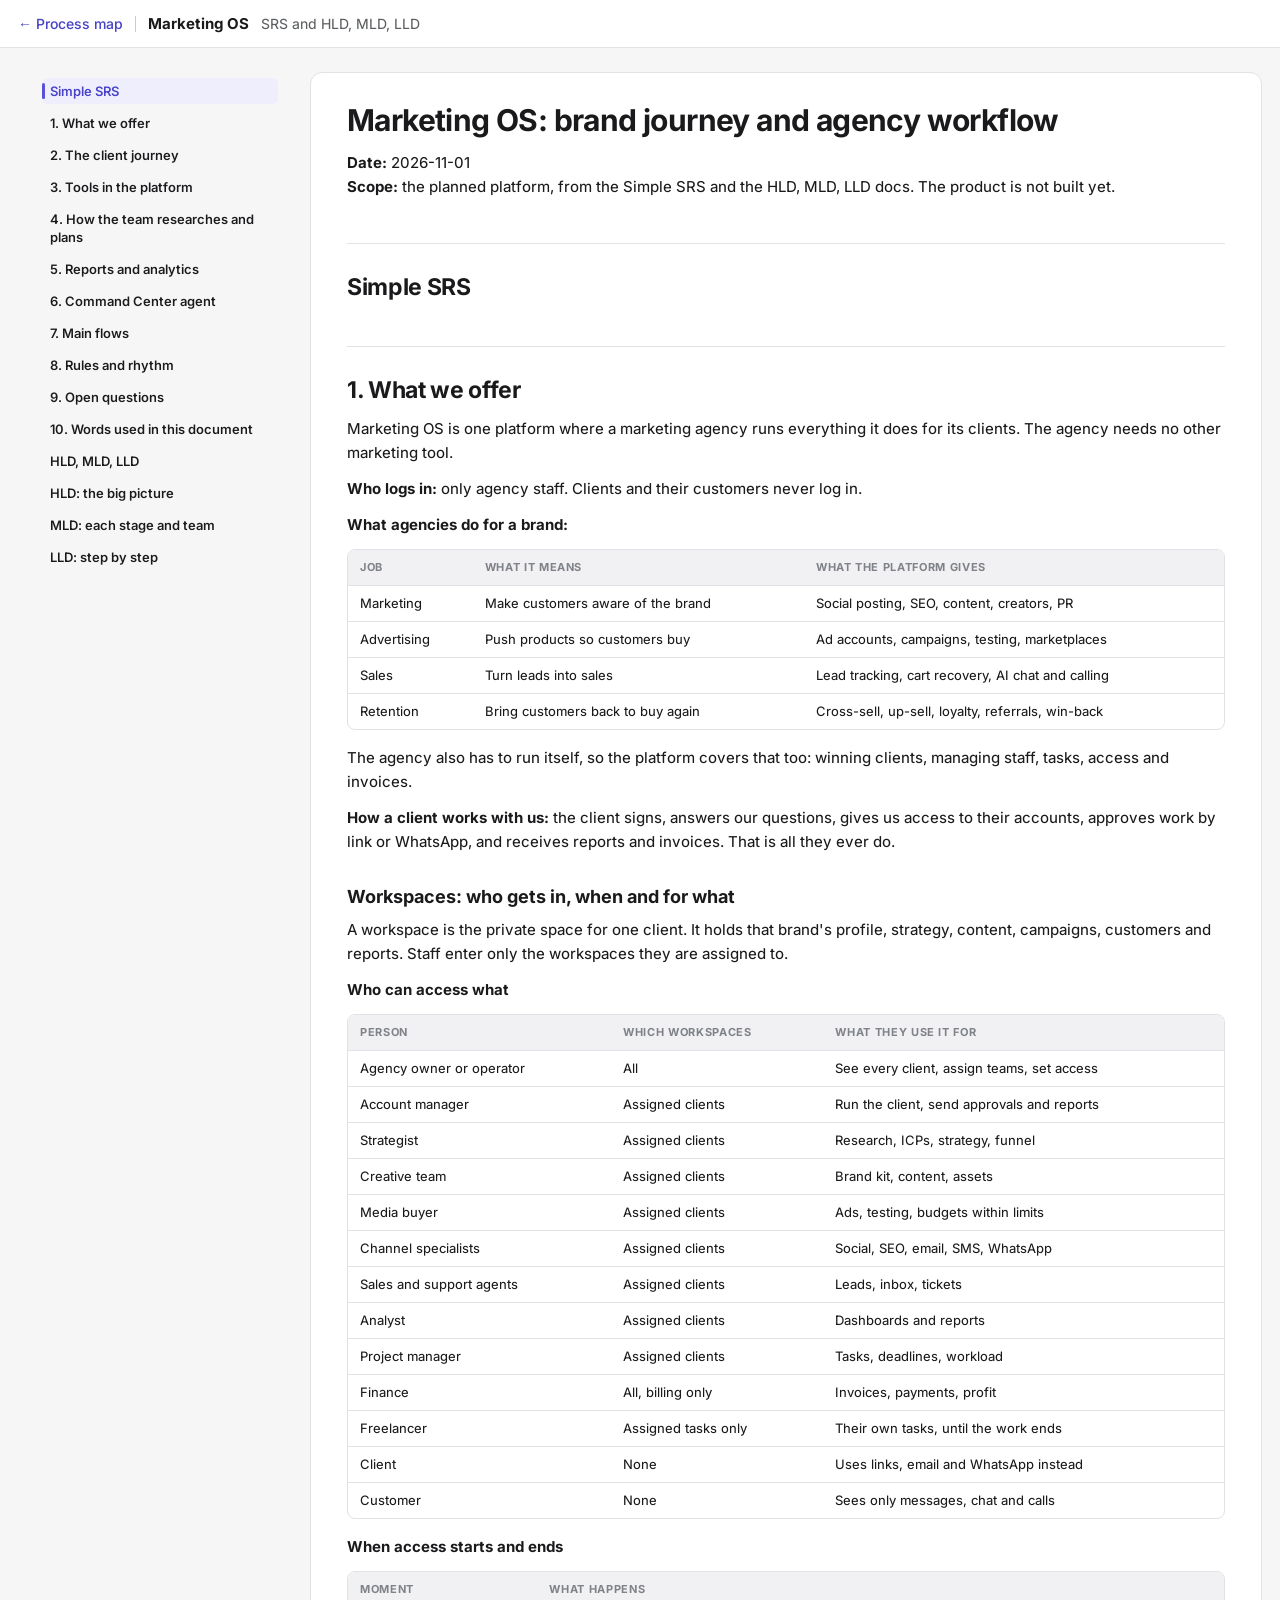
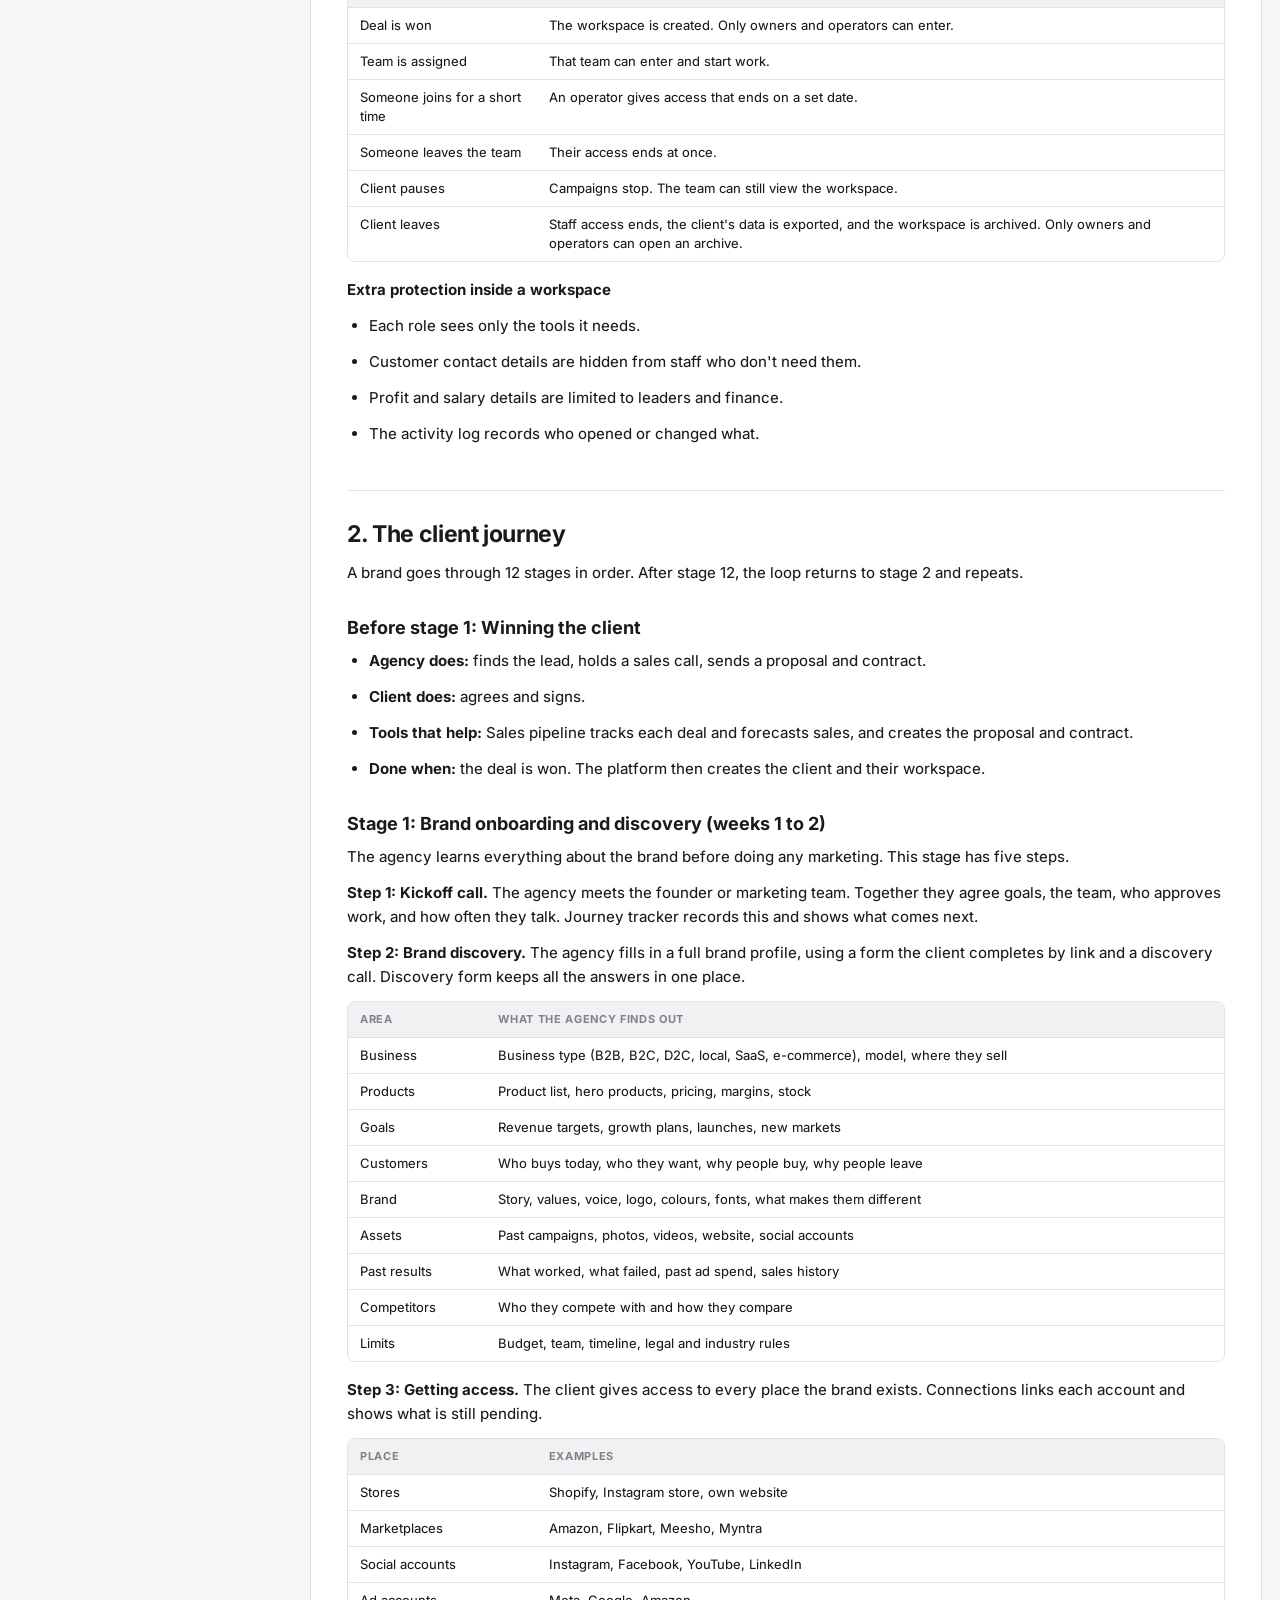
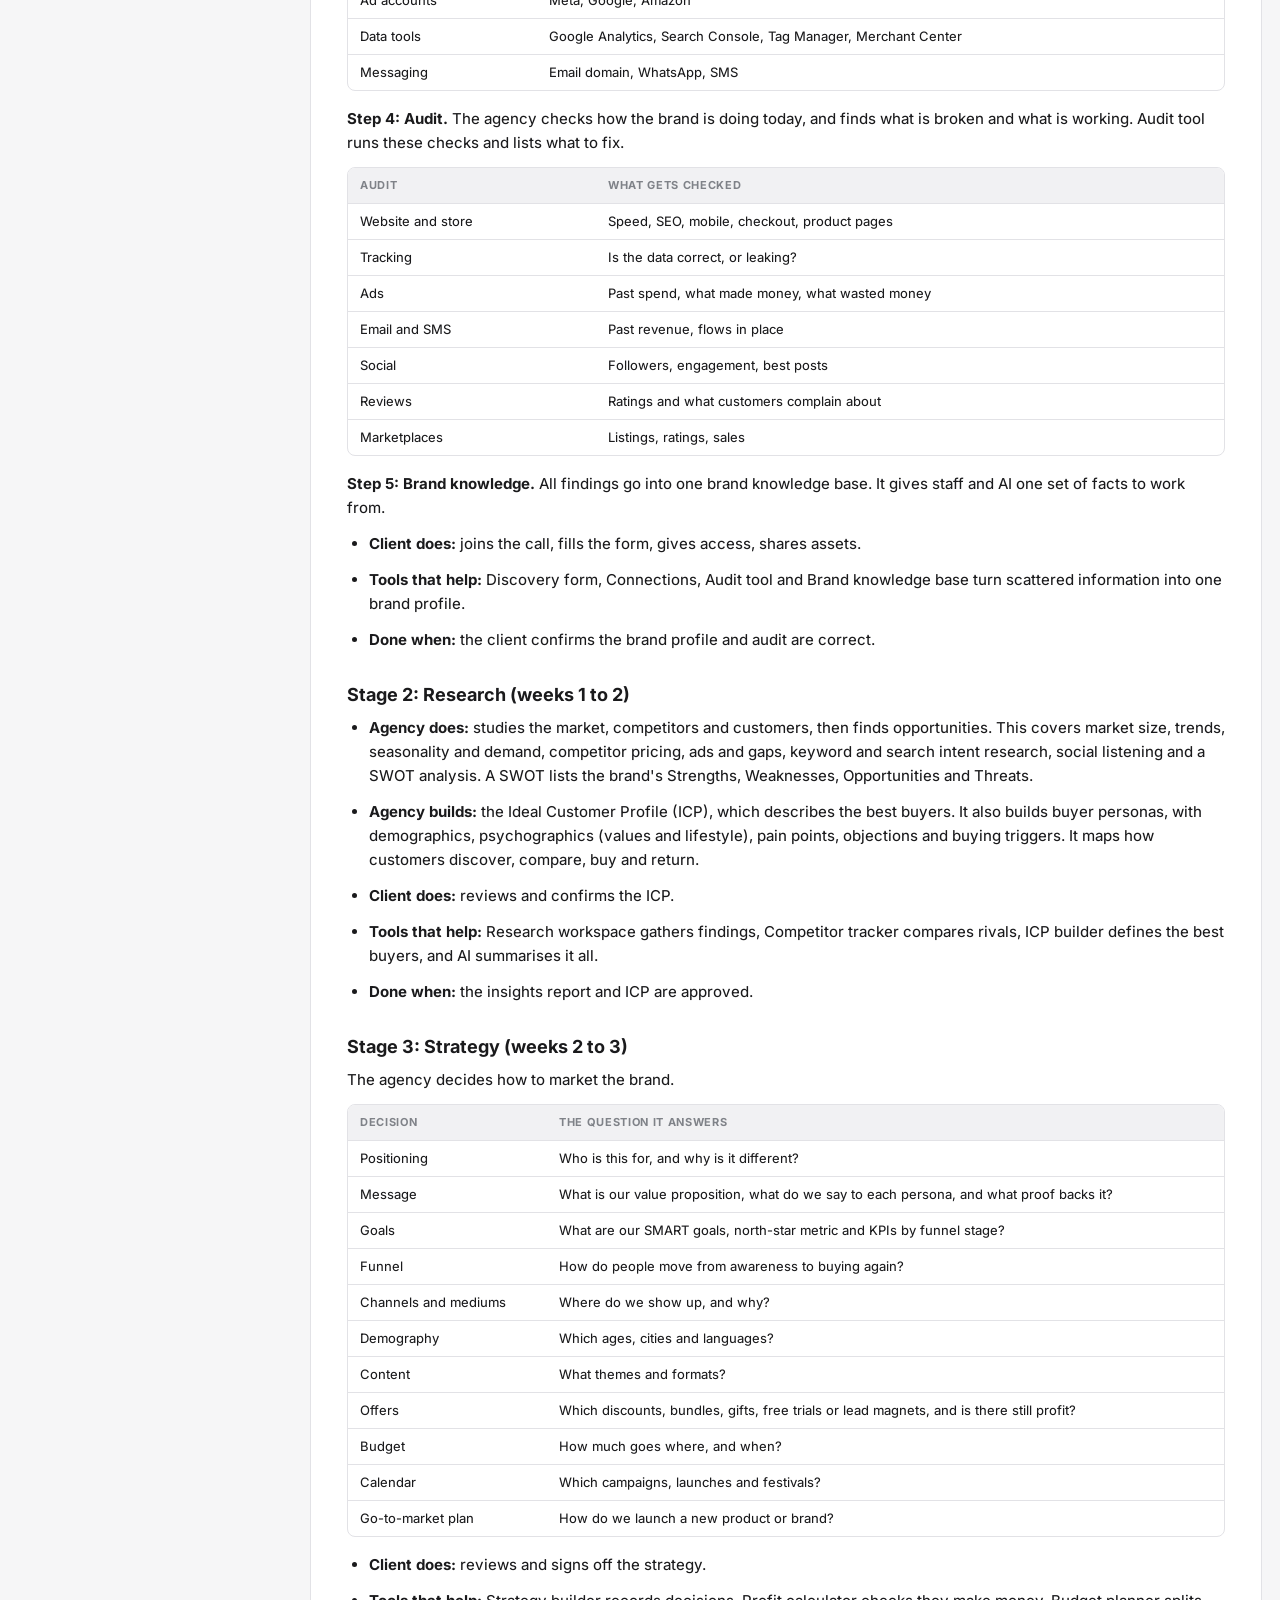
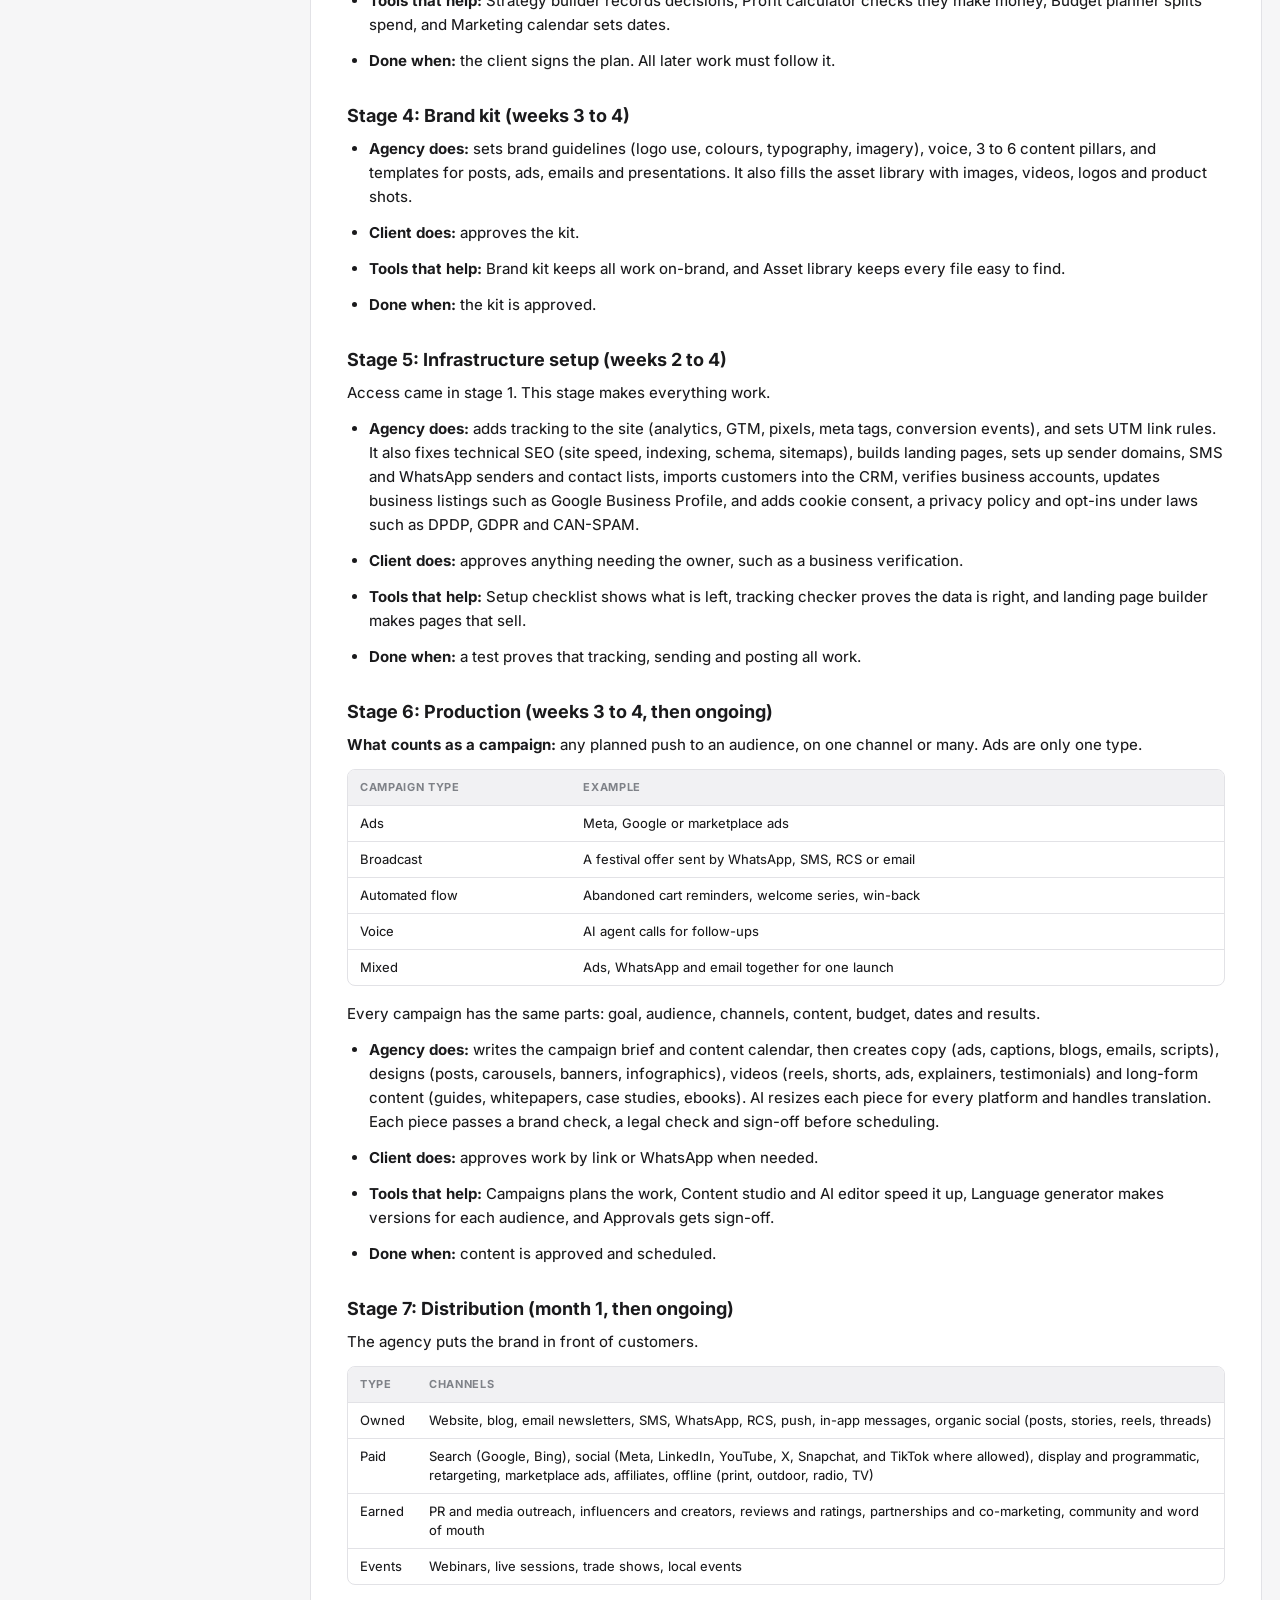
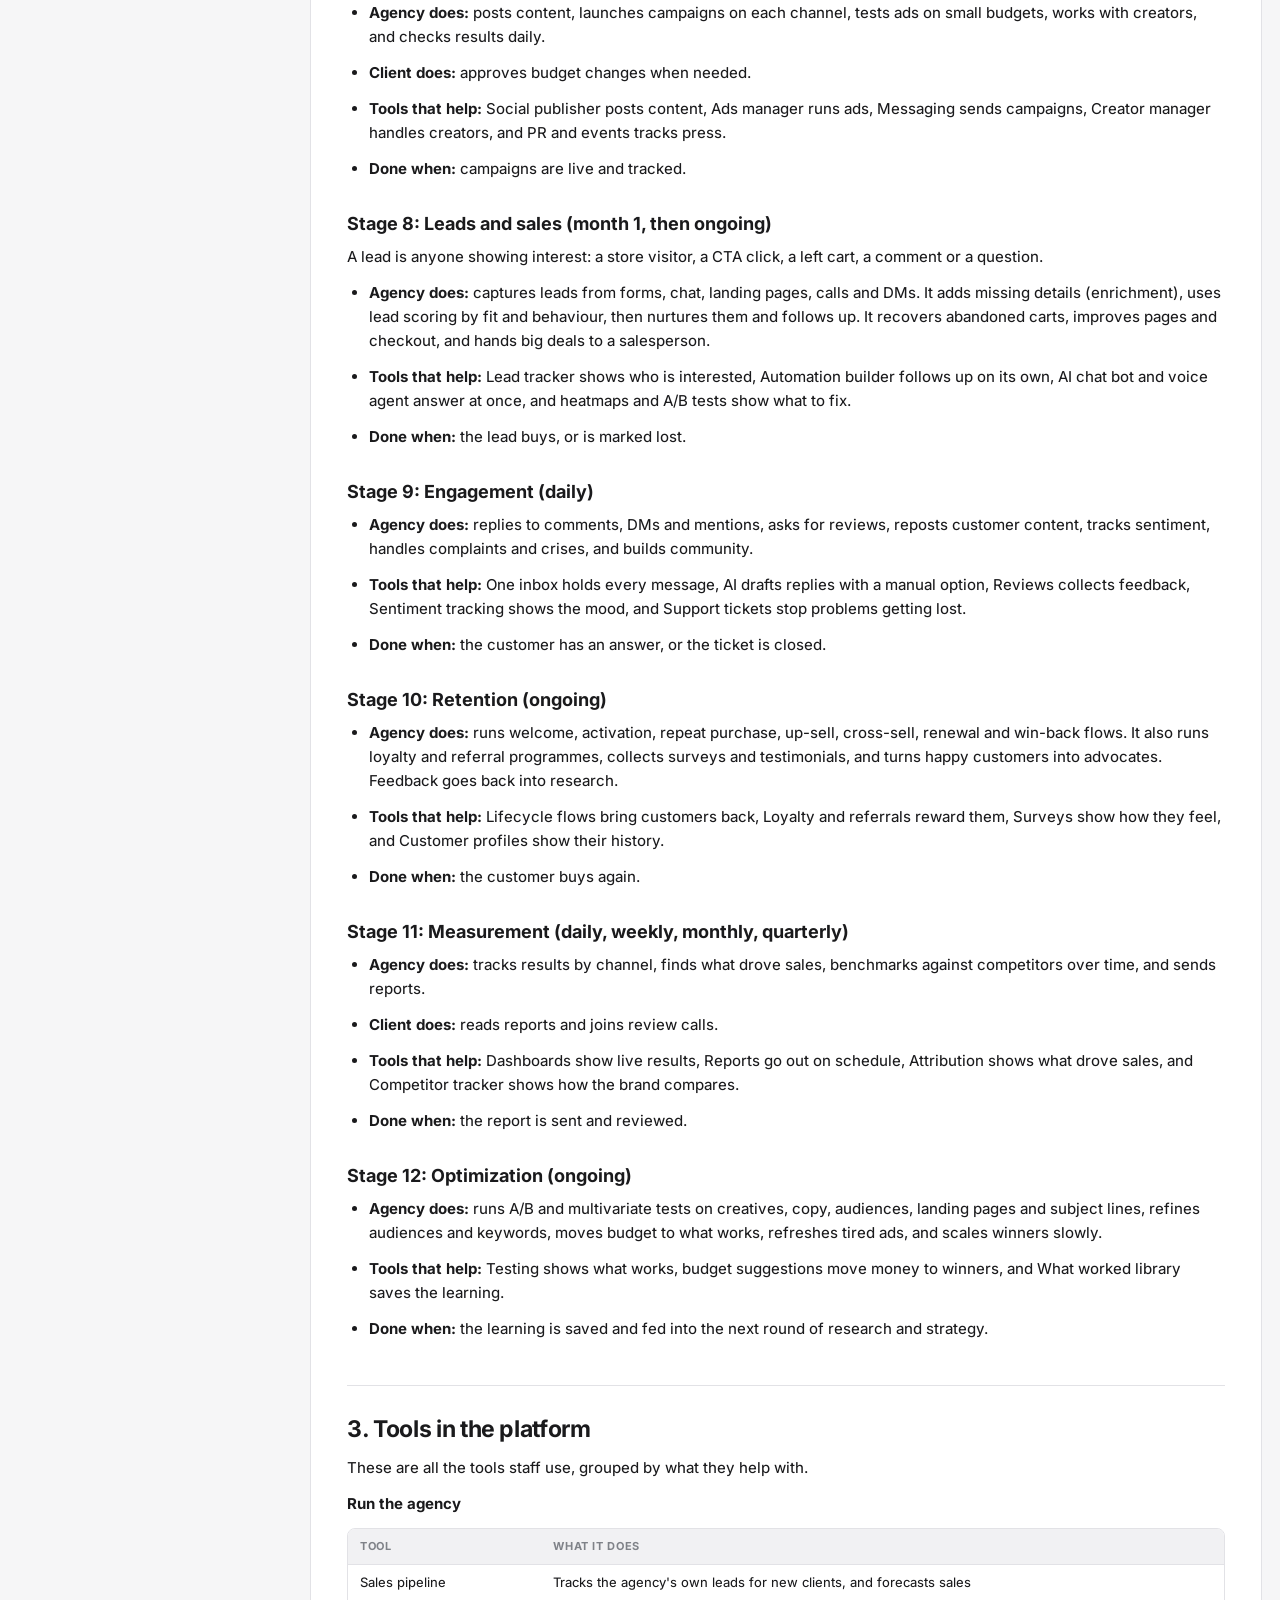
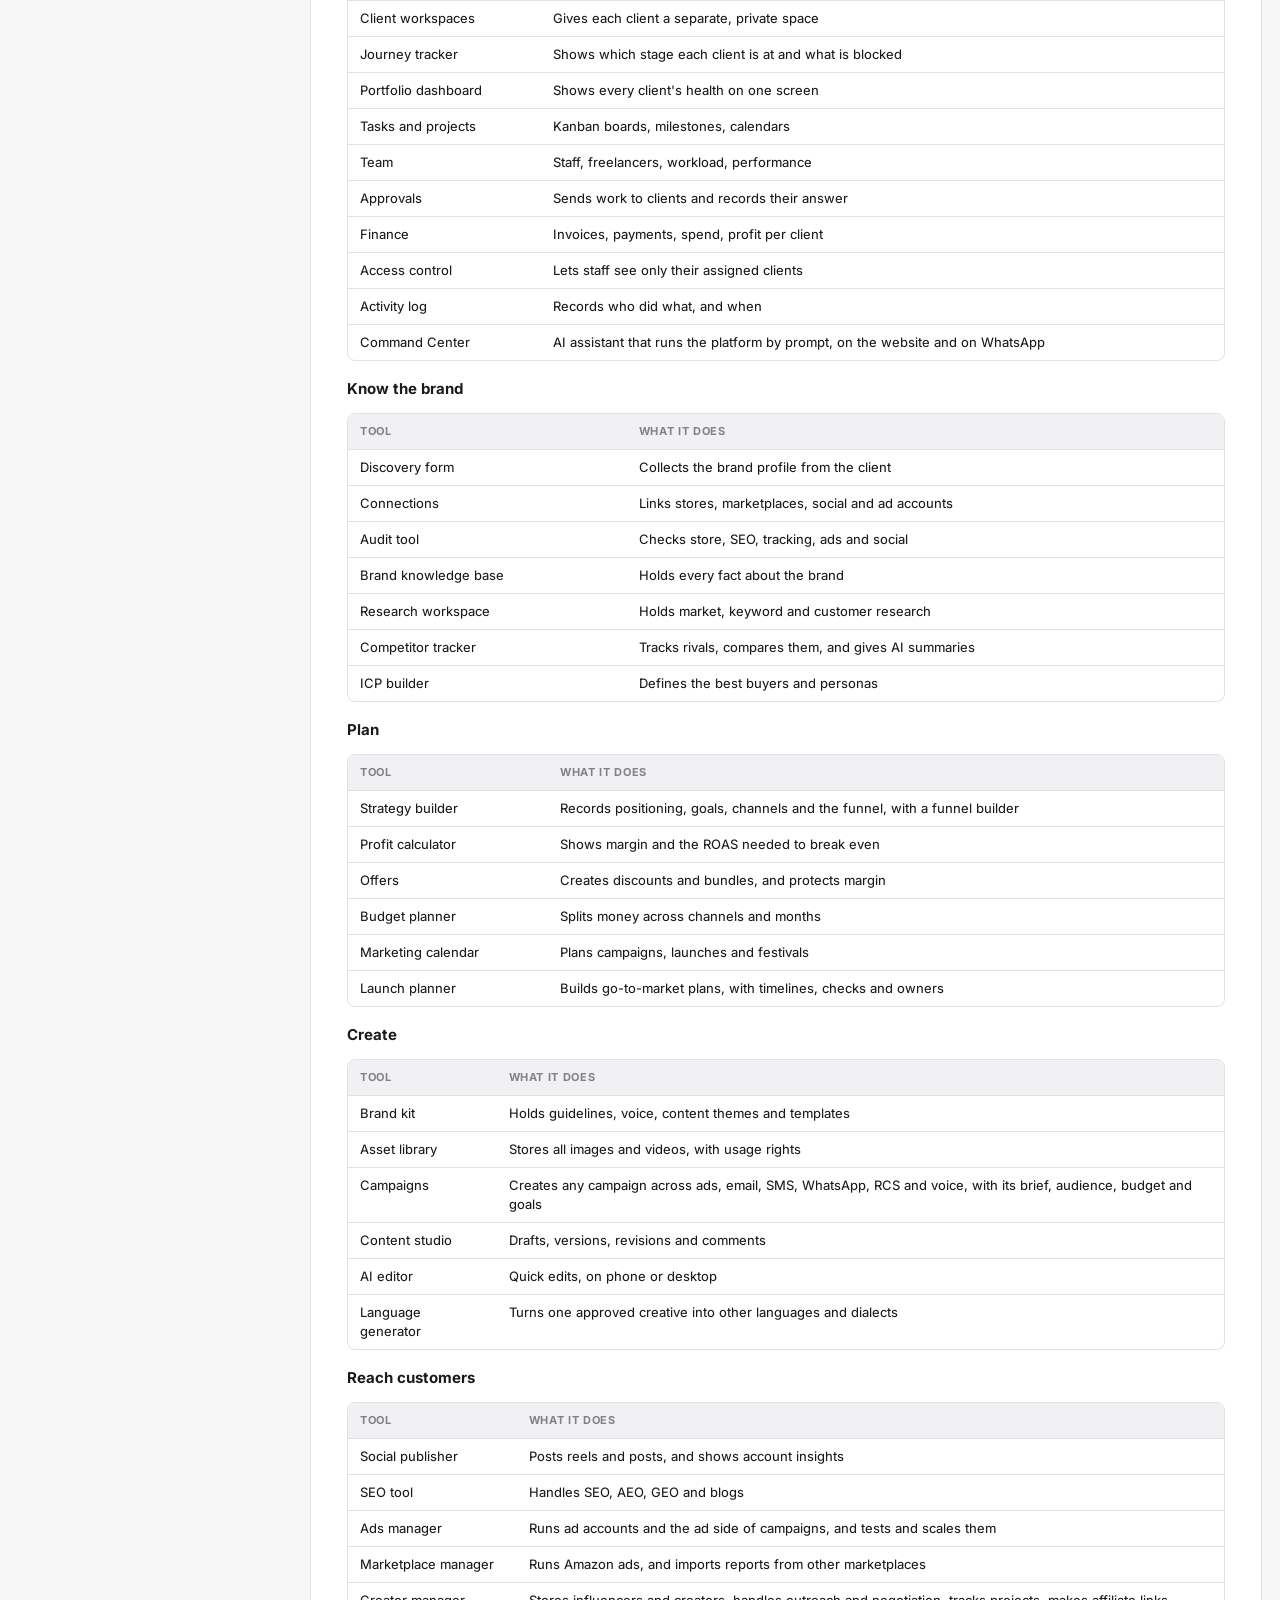
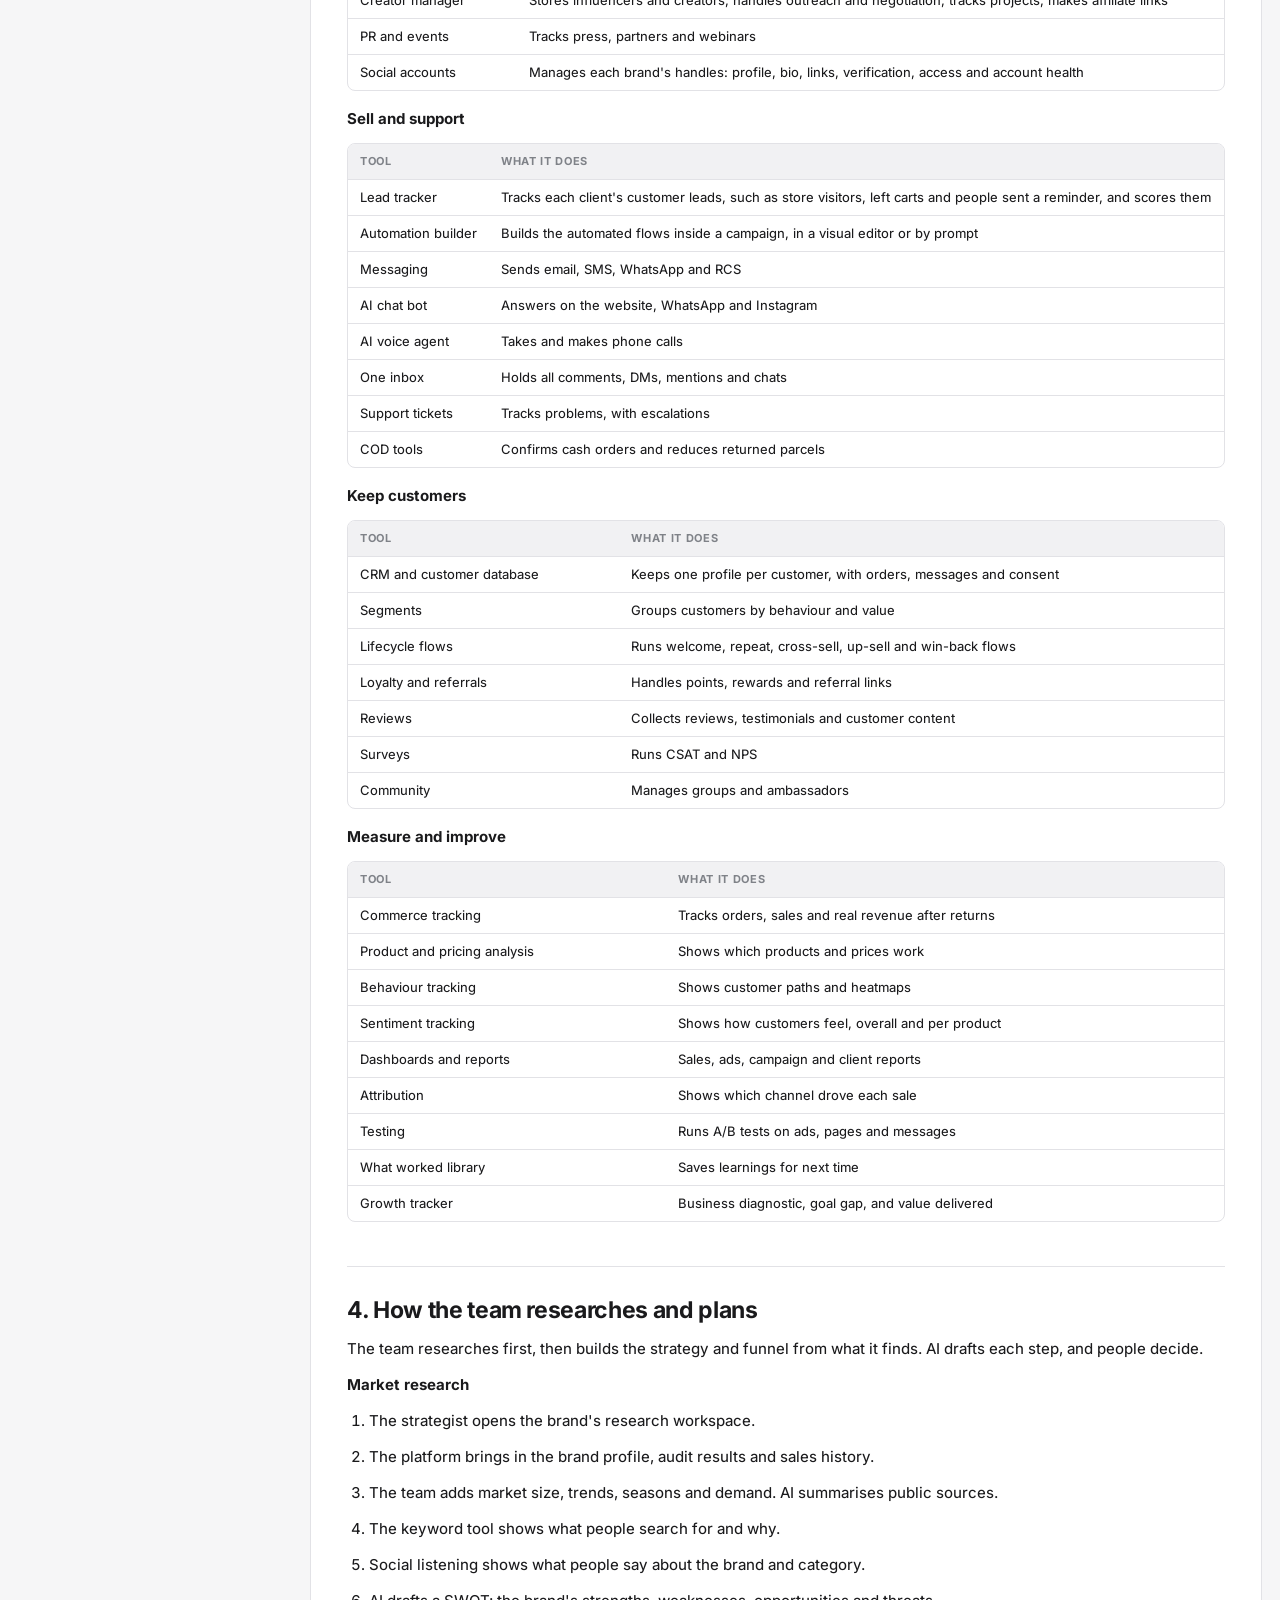
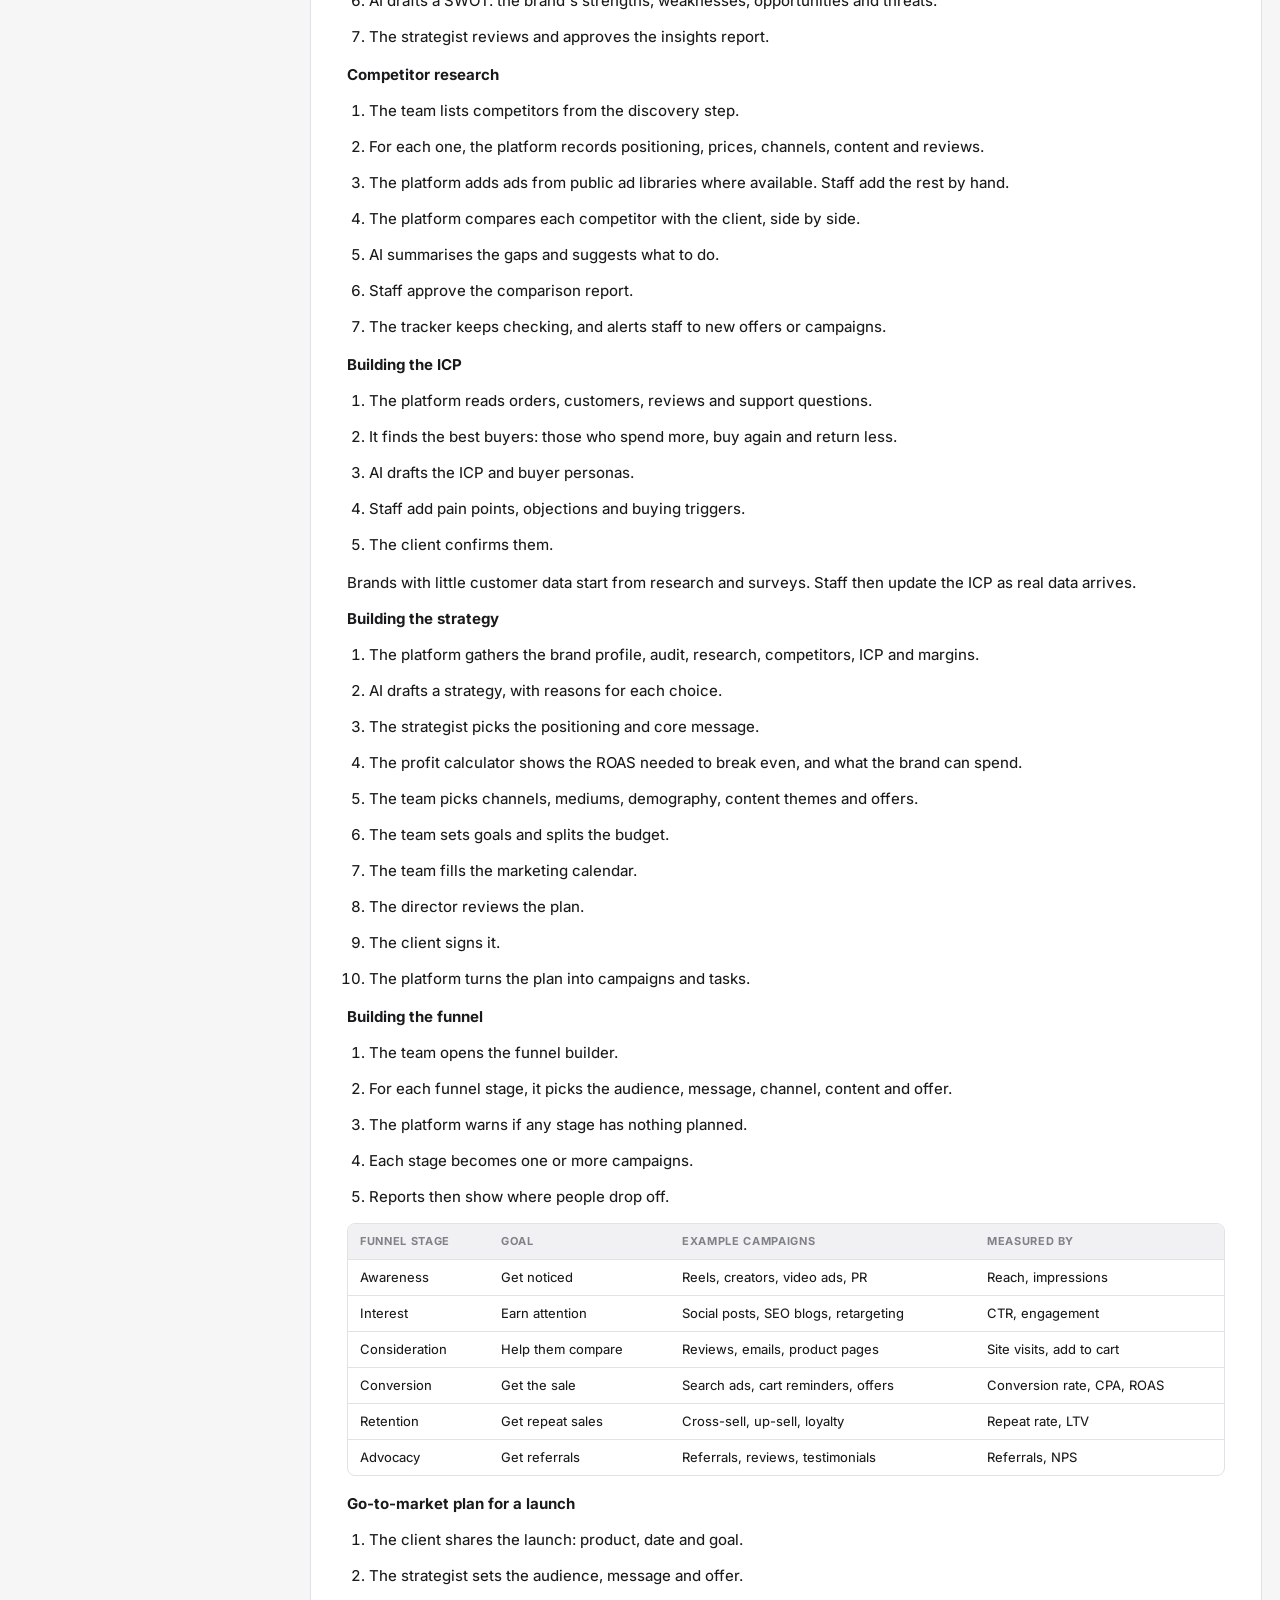
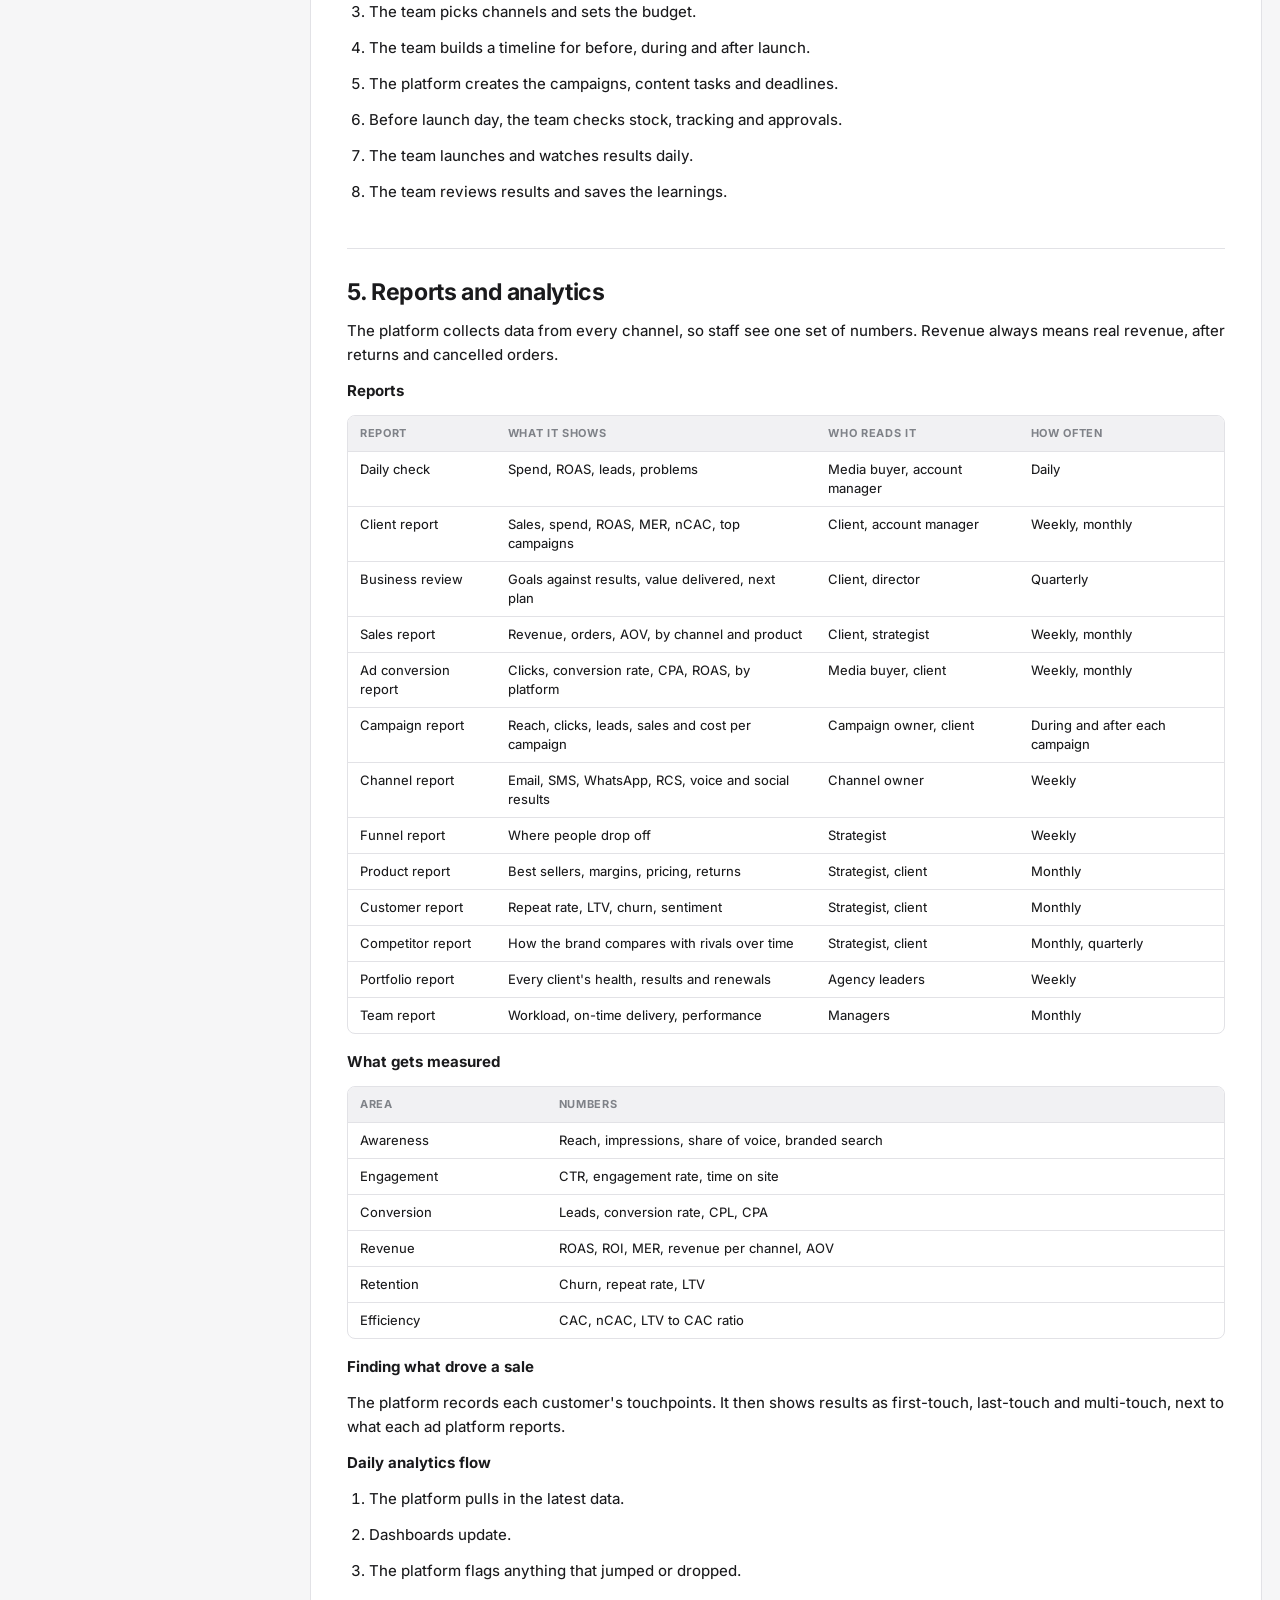
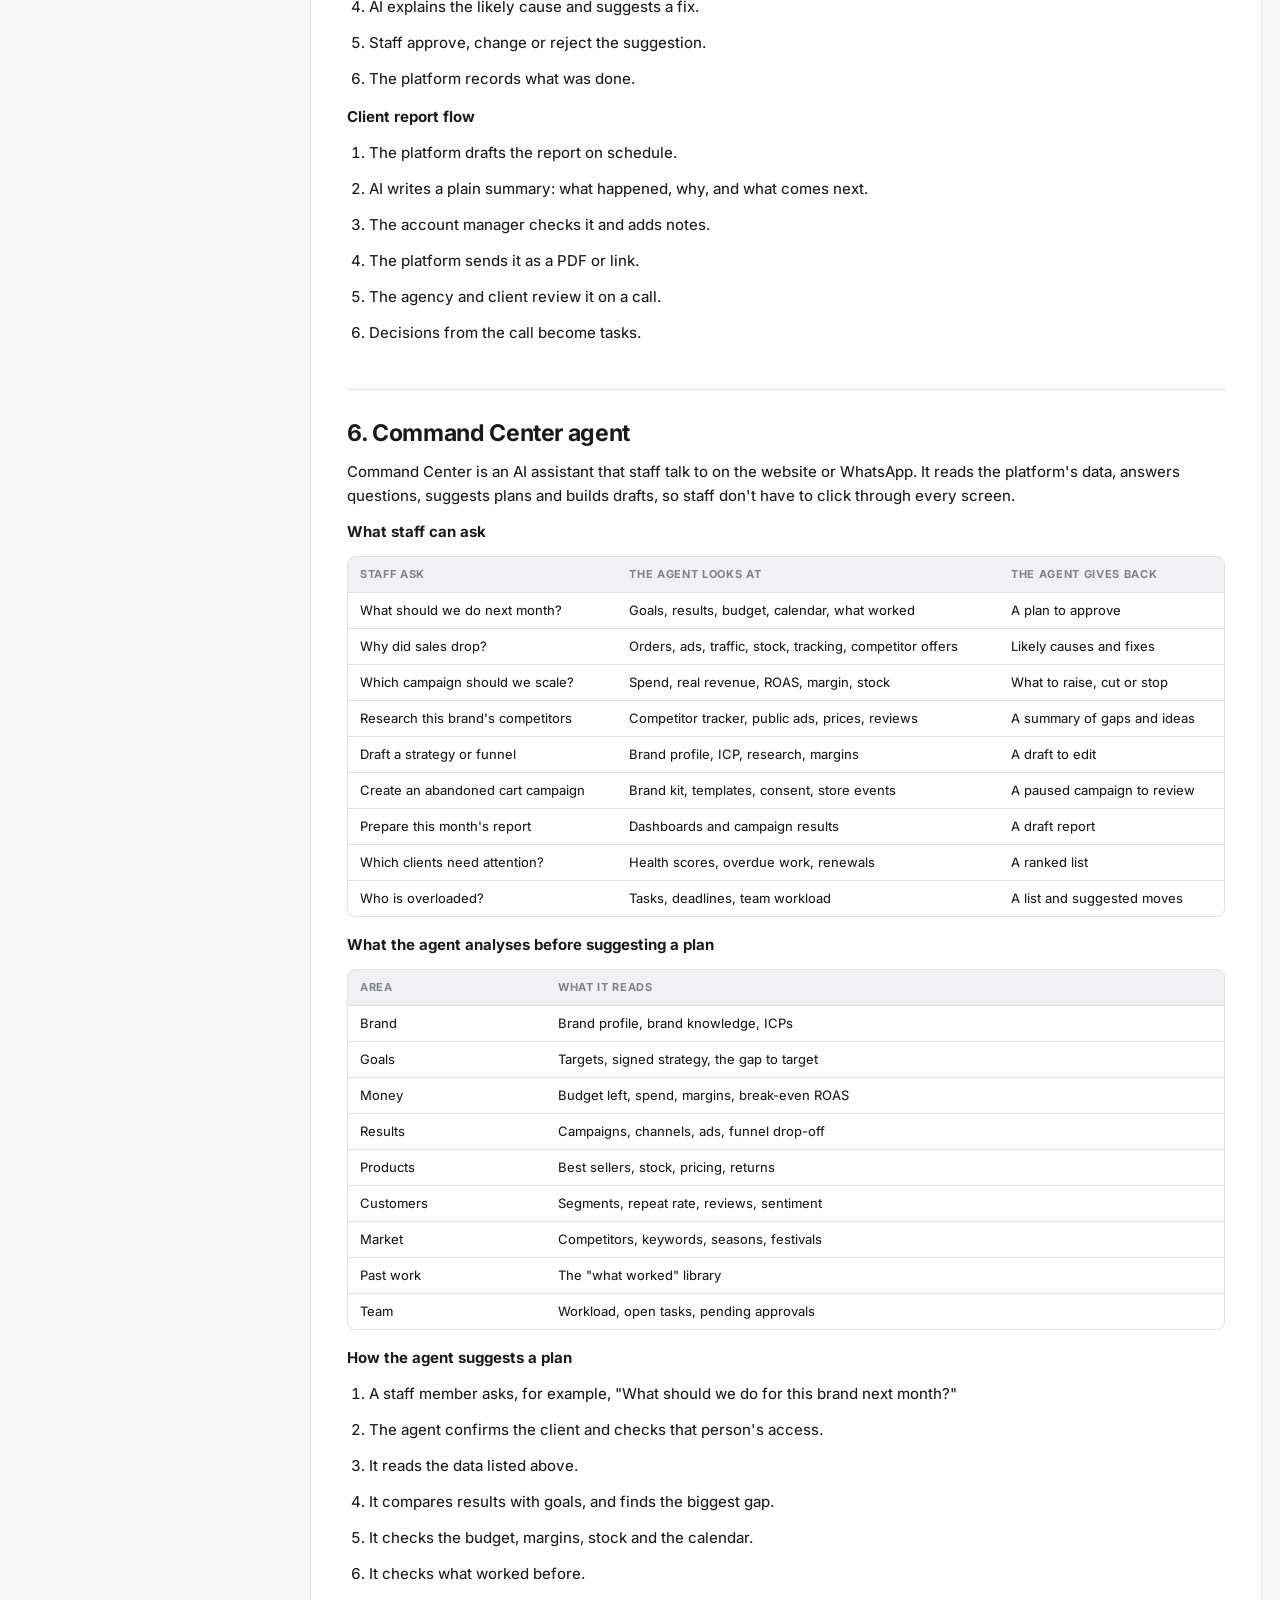
==== doc.html @ 23673f19 "Marketing OS process map: brand journey and agency workflow Interactive map of the planned agency wo" ====
<!doctype html>
<html lang="en"><head><meta charset="utf-8"><meta name="viewport" content="width=device-width, initial-scale=1">
<meta name="robots" content="noindex,nofollow">
<title>Marketing OS: SRS and HLD, MLD, LLD · Marketing OS</title>
<link rel="icon" href="data:image/svg+xml,%3Csvg xmlns='http://www.w3.org/2000/svg' viewBox='0 0 32 32'%3E%3Crect width='32' height='32' rx='8' fill='%235852d8'/%3E%3Ctext x='16' y='21' font-size='13' font-family='sans-serif' font-weight='700' text-anchor='middle' fill='white'%3EMO%3C/text%3E%3C/svg%3E">
<link rel="stylesheet" href="doc.css">
</head><body>
<header><a class="back" href="index.html">← Process map</a><span class="sep"></span><b>Marketing OS</b><span class="sub">SRS and HLD, MLD, LLD</span></header>
<div class="wrap">
<nav><div class="grp"><div class="gh"><span class="tg"></span><a class="l2" href="#srs">Simple SRS</a></div></div><div class="grp"><div class="gh"><span class="tg"></span><a class="l2" href="#srs-1-what-we-offer">1. What we offer</a></div></div><div class="grp"><div class="gh"><span class="tg"></span><a class="l2" href="#srs-2-the-client-journey">2. The client journey</a></div></div><div class="grp"><div class="gh"><span class="tg"></span><a class="l2" href="#srs-3-tools-in-the-platform">3. Tools in the platform</a></div></div><div class="grp"><div class="gh"><span class="tg"></span><a class="l2" href="#srs-4-how-the-team-researches-and-plans">4. How the team researches and plans</a></div></div><div class="grp"><div class="gh"><span class="tg"></span><a class="l2" href="#srs-5-reports-and-analytics">5. Reports and analytics</a></div></div><div class="grp"><div class="gh"><span class="tg"></span><a class="l2" href="#srs-6-command-center-agent">6. Command Center agent</a></div></div><div class="grp"><div class="gh"><span class="tg"></span><a class="l2" href="#srs-7-main-flows">7. Main flows</a></div></div><div class="grp"><div class="gh"><span class="tg"></span><a class="l2" href="#srs-8-rules-and-rhythm">8. Rules and rhythm</a></div></div><div class="grp"><div class="gh"><span class="tg"></span><a class="l2" href="#srs-9-open-questions">9. Open questions</a></div></div><div class="grp"><div class="gh"><span class="tg"></span><a class="l2" href="#srs-10-words-used-in-this-document">10. Words used in this document</a></div></div><div class="grp"><div class="gh"><span class="tg"></span><a class="l2" href="#hld">HLD, MLD, LLD</a></div></div><div class="grp"><div class="gh"><span class="tg"></span><a class="l2" href="#hld-hld-the-big-picture">HLD: the big picture</a></div></div><div class="grp"><div class="gh"><span class="tg"></span><a class="l2" href="#hld-mld-each-stage-and-team">MLD: each stage and team</a></div></div><div class="grp"><div class="gh"><span class="tg"></span><a class="l2" href="#hld-lld-step-by-step">LLD: step by step</a></div></div></nav>
<main>
<h1>Marketing OS: brand journey and agency workflow</h1>
<p><strong>Date:</strong> 2026-11-01<br><strong>Scope:</strong> the planned platform, from the Simple SRS and the HLD, MLD, LLD docs. The product is not built yet.</p>
<h2 id="srs">Simple SRS</h2>

<h2 id="srs-1-what-we-offer">1. What we offer</h2>
<p>Marketing OS is one platform where a marketing agency runs everything it does for its clients. The agency needs no other marketing tool.</p>
<p><strong>Who logs in:</strong> only agency staff. Clients and their customers never log in.</p>
<p><strong>What agencies do for a brand:</strong></p>
<div class="tw"><table><thead><tr><th>Job</th><th>What it means</th><th>What the platform gives</th></tr></thead><tbody><tr><td>Marketing</td><td>Make customers aware of the brand</td><td>Social posting, SEO, content, creators, PR</td></tr><tr><td>Advertising</td><td>Push products so customers buy</td><td>Ad accounts, campaigns, testing, marketplaces</td></tr><tr><td>Sales</td><td>Turn leads into sales</td><td>Lead tracking, cart recovery, AI chat and calling</td></tr><tr><td>Retention</td><td>Bring customers back to buy again</td><td>Cross-sell, up-sell, loyalty, referrals, win-back</td></tr></tbody></table></div>
<p>The agency also has to run itself, so the platform covers that too: winning clients, managing staff, tasks, access and invoices.</p>
<p><strong>How a client works with us:</strong> the client signs, answers our questions, gives us access to their accounts, approves work by link or WhatsApp, and receives reports and invoices. That is all they ever do.</p>
<h3 id="srs-workspaces-who-gets-in-when-and-for-what">Workspaces: who gets in, when and for what</h3>
<p>A workspace is the private space for one client. It holds that brand&#39;s profile, strategy, content, campaigns, customers and reports. Staff enter only the workspaces they are assigned to.</p>
<p><strong>Who can access what</strong></p>
<div class="tw"><table><thead><tr><th>Person</th><th>Which workspaces</th><th>What they use it for</th></tr></thead><tbody><tr><td>Agency owner or operator</td><td>All</td><td>See every client, assign teams, set access</td></tr><tr><td>Account manager</td><td>Assigned clients</td><td>Run the client, send approvals and reports</td></tr><tr><td>Strategist</td><td>Assigned clients</td><td>Research, ICPs, strategy, funnel</td></tr><tr><td>Creative team</td><td>Assigned clients</td><td>Brand kit, content, assets</td></tr><tr><td>Media buyer</td><td>Assigned clients</td><td>Ads, testing, budgets within limits</td></tr><tr><td>Channel specialists</td><td>Assigned clients</td><td>Social, SEO, email, SMS, WhatsApp</td></tr><tr><td>Sales and support agents</td><td>Assigned clients</td><td>Leads, inbox, tickets</td></tr><tr><td>Analyst</td><td>Assigned clients</td><td>Dashboards and reports</td></tr><tr><td>Project manager</td><td>Assigned clients</td><td>Tasks, deadlines, workload</td></tr><tr><td>Finance</td><td>All, billing only</td><td>Invoices, payments, profit</td></tr><tr><td>Freelancer</td><td>Assigned tasks only</td><td>Their own tasks, until the work ends</td></tr><tr><td>Client</td><td>None</td><td>Uses links, email and WhatsApp instead</td></tr><tr><td>Customer</td><td>None</td><td>Sees only messages, chat and calls</td></tr></tbody></table></div>
<p><strong>When access starts and ends</strong></p>
<div class="tw"><table><thead><tr><th>Moment</th><th>What happens</th></tr></thead><tbody><tr><td>Deal is won</td><td>The workspace is created. Only owners and operators can enter.</td></tr><tr><td>Team is assigned</td><td>That team can enter and start work.</td></tr><tr><td>Someone joins for a short time</td><td>An operator gives access that ends on a set date.</td></tr><tr><td>Someone leaves the team</td><td>Their access ends at once.</td></tr><tr><td>Client pauses</td><td>Campaigns stop. The team can still view the workspace.</td></tr><tr><td>Client leaves</td><td>Staff access ends, the client&#39;s data is exported, and the workspace is archived. Only owners and operators can open an archive.</td></tr></tbody></table></div>
<p><strong>Extra protection inside a workspace</strong></p>
<ul><li><p>Each role sees only the tools it needs.</p></li><li><p>Customer contact details are hidden from staff who don&#39;t need them.</p></li><li><p>Profit and salary details are limited to leaders and finance.</p></li><li><p>The activity log records who opened or changed what.</p></li></ul>
<h2 id="srs-2-the-client-journey">2. The client journey</h2>
<p>A brand goes through 12 stages in order. After stage 12, the loop returns to stage 2 and repeats.</p>
<h3 id="srs-before-stage-1-winning-the-client">Before stage 1: Winning the client</h3>
<ul><li><p><strong>Agency does:</strong> finds the lead, holds a sales call, sends a proposal and contract.</p></li><li><p><strong>Client does:</strong> agrees and signs.</p></li><li><p><strong>Tools that help:</strong> Sales pipeline tracks each deal and forecasts sales, and creates the proposal and contract.</p></li><li><p><strong>Done when:</strong> the deal is won. The platform then creates the client and their workspace.</p></li></ul>
<h3 id="srs-stage-1-brand-onboarding-and-discovery-weeks-1-to-2">Stage 1: Brand onboarding and discovery (weeks 1 to 2)</h3>
<p>The agency learns everything about the brand before doing any marketing. This stage has five steps.</p>
<p><strong>Step 1: Kickoff call.</strong> The agency meets the founder or marketing team. Together they agree goals, the team, who approves work, and how often they talk. Journey tracker records this and shows what comes next.</p>
<p><strong>Step 2: Brand discovery.</strong> The agency fills in a full brand profile, using a form the client completes by link and a discovery call. Discovery form keeps all the answers in one place.</p>
<div class="tw"><table><thead><tr><th>Area</th><th>What the agency finds out</th></tr></thead><tbody><tr><td>Business</td><td>Business type (B2B, B2C, D2C, local, SaaS, e-commerce), model, where they sell</td></tr><tr><td>Products</td><td>Product list, hero products, pricing, margins, stock</td></tr><tr><td>Goals</td><td>Revenue targets, growth plans, launches, new markets</td></tr><tr><td>Customers</td><td>Who buys today, who they want, why people buy, why people leave</td></tr><tr><td>Brand</td><td>Story, values, voice, logo, colours, fonts, what makes them different</td></tr><tr><td>Assets</td><td>Past campaigns, photos, videos, website, social accounts</td></tr><tr><td>Past results</td><td>What worked, what failed, past ad spend, sales history</td></tr><tr><td>Competitors</td><td>Who they compete with and how they compare</td></tr><tr><td>Limits</td><td>Budget, team, timeline, legal and industry rules</td></tr></tbody></table></div>
<p><strong>Step 3: Getting access.</strong> The client gives access to every place the brand exists. Connections links each account and shows what is still pending.</p>
<div class="tw"><table><thead><tr><th>Place</th><th>Examples</th></tr></thead><tbody><tr><td>Stores</td><td>Shopify, Instagram store, own website</td></tr><tr><td>Marketplaces</td><td>Amazon, Flipkart, Meesho, Myntra</td></tr><tr><td>Social accounts</td><td>Instagram, Facebook, YouTube, LinkedIn</td></tr><tr><td>Ad accounts</td><td>Meta, Google, Amazon</td></tr><tr><td>Data tools</td><td>Google Analytics, Search Console, Tag Manager, Merchant Center</td></tr><tr><td>Messaging</td><td>Email domain, WhatsApp, SMS</td></tr></tbody></table></div>
<p><strong>Step 4: Audit.</strong> The agency checks how the brand is doing today, and finds what is broken and what is working. Audit tool runs these checks and lists what to fix.</p>
<div class="tw"><table><thead><tr><th>Audit</th><th>What gets checked</th></tr></thead><tbody><tr><td>Website and store</td><td>Speed, SEO, mobile, checkout, product pages</td></tr><tr><td>Tracking</td><td>Is the data correct, or leaking?</td></tr><tr><td>Ads</td><td>Past spend, what made money, what wasted money</td></tr><tr><td>Email and SMS</td><td>Past revenue, flows in place</td></tr><tr><td>Social</td><td>Followers, engagement, best posts</td></tr><tr><td>Reviews</td><td>Ratings and what customers complain about</td></tr><tr><td>Marketplaces</td><td>Listings, ratings, sales</td></tr></tbody></table></div>
<p><strong>Step 5: Brand knowledge.</strong> All findings go into one brand knowledge base. It gives staff and AI one set of facts to work from.</p>
<ul><li><p><strong>Client does:</strong> joins the call, fills the form, gives access, shares assets.</p></li><li><p><strong>Tools that help:</strong> Discovery form, Connections, Audit tool and Brand knowledge base turn scattered information into one brand profile.</p></li><li><p><strong>Done when:</strong> the client confirms the brand profile and audit are correct.</p></li></ul>
<h3 id="srs-stage-2-research-weeks-1-to-2">Stage 2: Research (weeks 1 to 2)</h3>
<ul><li><p><strong>Agency does:</strong> studies the market, competitors and customers, then finds opportunities. This covers market size, trends, seasonality and demand, competitor pricing, ads and gaps, keyword and search intent research, social listening and a SWOT analysis. A SWOT lists the brand&#39;s Strengths, Weaknesses, Opportunities and Threats.</p></li><li><p><strong>Agency builds:</strong> the Ideal Customer Profile (ICP), which describes the best buyers. It also builds buyer personas, with demographics, psychographics (values and lifestyle), pain points, objections and buying triggers. It maps how customers discover, compare, buy and return.</p></li><li><p><strong>Client does:</strong> reviews and confirms the ICP.</p></li><li><p><strong>Tools that help:</strong> Research workspace gathers findings, Competitor tracker compares rivals, ICP builder defines the best buyers, and AI summarises it all.</p></li><li><p><strong>Done when:</strong> the insights report and ICP are approved.</p></li></ul>
<h3 id="srs-stage-3-strategy-weeks-2-to-3">Stage 3: Strategy (weeks 2 to 3)</h3>
<p>The agency decides how to market the brand.</p>
<div class="tw"><table><thead><tr><th>Decision</th><th>The question it answers</th></tr></thead><tbody><tr><td>Positioning</td><td>Who is this for, and why is it different?</td></tr><tr><td>Message</td><td>What is our value proposition, what do we say to each persona, and what proof backs it?</td></tr><tr><td>Goals</td><td>What are our SMART goals, north-star metric and KPIs by funnel stage?</td></tr><tr><td>Funnel</td><td>How do people move from awareness to buying again?</td></tr><tr><td>Channels and mediums</td><td>Where do we show up, and why?</td></tr><tr><td>Demography</td><td>Which ages, cities and languages?</td></tr><tr><td>Content</td><td>What themes and formats?</td></tr><tr><td>Offers</td><td>Which discounts, bundles, gifts, free trials or lead magnets, and is there still profit?</td></tr><tr><td>Budget</td><td>How much goes where, and when?</td></tr><tr><td>Calendar</td><td>Which campaigns, launches and festivals?</td></tr><tr><td>Go-to-market plan</td><td>How do we launch a new product or brand?</td></tr></tbody></table></div>
<ul><li><p><strong>Client does:</strong> reviews and signs off the strategy.</p></li><li><p><strong>Tools that help:</strong> Strategy builder records decisions, Profit calculator checks they make money, Budget planner splits spend, and Marketing calendar sets dates.</p></li><li><p><strong>Done when:</strong> the client signs the plan. All later work must follow it.</p></li></ul>
<h3 id="srs-stage-4-brand-kit-weeks-3-to-4">Stage 4: Brand kit (weeks 3 to 4)</h3>
<ul><li><p><strong>Agency does:</strong> sets brand guidelines (logo use, colours, typography, imagery), voice, 3 to 6 content pillars, and templates for posts, ads, emails and presentations. It also fills the asset library with images, videos, logos and product shots.</p></li><li><p><strong>Client does:</strong> approves the kit.</p></li><li><p><strong>Tools that help:</strong> Brand kit keeps all work on-brand, and Asset library keeps every file easy to find.</p></li><li><p><strong>Done when:</strong> the kit is approved.</p></li></ul>
<h3 id="srs-stage-5-infrastructure-setup-weeks-2-to-4">Stage 5: Infrastructure setup (weeks 2 to 4)</h3>
<p>Access came in stage 1. This stage makes everything work.</p>
<ul><li><p><strong>Agency does:</strong> adds tracking to the site (analytics, GTM, pixels, meta tags, conversion events), and sets UTM link rules. It also fixes technical SEO (site speed, indexing, schema, sitemaps), builds landing pages, sets up sender domains, SMS and WhatsApp senders and contact lists, imports customers into the CRM, verifies business accounts, updates business listings such as Google Business Profile, and adds cookie consent, a privacy policy and opt-ins under laws such as DPDP, GDPR and CAN-SPAM.</p></li><li><p><strong>Client does:</strong> approves anything needing the owner, such as a business verification.</p></li><li><p><strong>Tools that help:</strong> Setup checklist shows what is left, tracking checker proves the data is right, and landing page builder makes pages that sell.</p></li><li><p><strong>Done when:</strong> a test proves that tracking, sending and posting all work.</p></li></ul>
<h3 id="srs-stage-6-production-weeks-3-to-4-then-ongoing">Stage 6: Production (weeks 3 to 4, then ongoing)</h3>
<p><strong>What counts as a campaign:</strong> any planned push to an audience, on one channel or many. Ads are only one type.</p>
<div class="tw"><table><thead><tr><th>Campaign type</th><th>Example</th></tr></thead><tbody><tr><td>Ads</td><td>Meta, Google or marketplace ads</td></tr><tr><td>Broadcast</td><td>A festival offer sent by WhatsApp, SMS, RCS or email</td></tr><tr><td>Automated flow</td><td>Abandoned cart reminders, welcome series, win-back</td></tr><tr><td>Voice</td><td>AI agent calls for follow-ups</td></tr><tr><td>Mixed</td><td>Ads, WhatsApp and email together for one launch</td></tr></tbody></table></div>
<p>Every campaign has the same parts: goal, audience, channels, content, budget, dates and results.</p>
<ul><li><p><strong>Agency does:</strong> writes the campaign brief and content calendar, then creates copy (ads, captions, blogs, emails, scripts), designs (posts, carousels, banners, infographics), videos (reels, shorts, ads, explainers, testimonials) and long-form content (guides, whitepapers, case studies, ebooks). AI resizes each piece for every platform and handles translation. Each piece passes a brand check, a legal check and sign-off before scheduling.</p></li><li><p><strong>Client does:</strong> approves work by link or WhatsApp when needed.</p></li><li><p><strong>Tools that help:</strong> Campaigns plans the work, Content studio and AI editor speed it up, Language generator makes versions for each audience, and Approvals gets sign-off.</p></li><li><p><strong>Done when:</strong> content is approved and scheduled.</p></li></ul>
<h3 id="srs-stage-7-distribution-month-1-then-ongoing">Stage 7: Distribution (month 1, then ongoing)</h3>
<p>The agency puts the brand in front of customers.</p>
<div class="tw"><table><thead><tr><th>Type</th><th>Channels</th></tr></thead><tbody><tr><td>Owned</td><td>Website, blog, email newsletters, SMS, WhatsApp, RCS, push, in-app messages, organic social (posts, stories, reels, threads)</td></tr><tr><td>Paid</td><td>Search (Google, Bing), social (Meta, LinkedIn, YouTube, X, Snapchat, and TikTok where allowed), display and programmatic, retargeting, marketplace ads, affiliates, offline (print, outdoor, radio, TV)</td></tr><tr><td>Earned</td><td>PR and media outreach, influencers and creators, reviews and ratings, partnerships and co-marketing, community and word of mouth</td></tr><tr><td>Events</td><td>Webinars, live sessions, trade shows, local events</td></tr></tbody></table></div>
<ul><li><p><strong>Agency does:</strong> posts content, launches campaigns on each channel, tests ads on small budgets, works with creators, and checks results daily.</p></li><li><p><strong>Client does:</strong> approves budget changes when needed.</p></li><li><p><strong>Tools that help:</strong> Social publisher posts content, Ads manager runs ads, Messaging sends campaigns, Creator manager handles creators, and PR and events tracks press.</p></li><li><p><strong>Done when:</strong> campaigns are live and tracked.</p></li></ul>
<h3 id="srs-stage-8-leads-and-sales-month-1-then-ongoing">Stage 8: Leads and sales (month 1, then ongoing)</h3>
<p>A lead is anyone showing interest: a store visitor, a CTA click, a left cart, a comment or a question.</p>
<ul><li><p><strong>Agency does:</strong> captures leads from forms, chat, landing pages, calls and DMs. It adds missing details (enrichment), uses lead scoring by fit and behaviour, then nurtures them and follows up. It recovers abandoned carts, improves pages and checkout, and hands big deals to a salesperson.</p></li><li><p><strong>Tools that help:</strong> Lead tracker shows who is interested, Automation builder follows up on its own, AI chat bot and voice agent answer at once, and heatmaps and A/B tests show what to fix.</p></li><li><p><strong>Done when:</strong> the lead buys, or is marked lost.</p></li></ul>
<h3 id="srs-stage-9-engagement-daily">Stage 9: Engagement (daily)</h3>
<ul><li><p><strong>Agency does:</strong> replies to comments, DMs and mentions, asks for reviews, reposts customer content, tracks sentiment, handles complaints and crises, and builds community.</p></li><li><p><strong>Tools that help:</strong> One inbox holds every message, AI drafts replies with a manual option, Reviews collects feedback, Sentiment tracking shows the mood, and Support tickets stop problems getting lost.</p></li><li><p><strong>Done when:</strong> the customer has an answer, or the ticket is closed.</p></li></ul>
<h3 id="srs-stage-10-retention-ongoing">Stage 10: Retention (ongoing)</h3>
<ul><li><p><strong>Agency does:</strong> runs welcome, activation, repeat purchase, up-sell, cross-sell, renewal and win-back flows. It also runs loyalty and referral programmes, collects surveys and testimonials, and turns happy customers into advocates. Feedback goes back into research.</p></li><li><p><strong>Tools that help:</strong> Lifecycle flows bring customers back, Loyalty and referrals reward them, Surveys show how they feel, and Customer profiles show their history.</p></li><li><p><strong>Done when:</strong> the customer buys again.</p></li></ul>
<h3 id="srs-stage-11-measurement-daily-weekly-monthly-quarterly">Stage 11: Measurement (daily, weekly, monthly, quarterly)</h3>
<ul><li><p><strong>Agency does:</strong> tracks results by channel, finds what drove sales, benchmarks against competitors over time, and sends reports.</p></li><li><p><strong>Client does:</strong> reads reports and joins review calls.</p></li><li><p><strong>Tools that help:</strong> Dashboards show live results, Reports go out on schedule, Attribution shows what drove sales, and Competitor tracker shows how the brand compares.</p></li><li><p><strong>Done when:</strong> the report is sent and reviewed.</p></li></ul>
<h3 id="srs-stage-12-optimization-ongoing">Stage 12: Optimization (ongoing)</h3>
<ul><li><p><strong>Agency does:</strong> runs A/B and multivariate tests on creatives, copy, audiences, landing pages and subject lines, refines audiences and keywords, moves budget to what works, refreshes tired ads, and scales winners slowly.</p></li><li><p><strong>Tools that help:</strong> Testing shows what works, budget suggestions move money to winners, and What worked library saves the learning.</p></li><li><p><strong>Done when:</strong> the learning is saved and fed into the next round of research and strategy.</p></li></ul>
<h2 id="srs-3-tools-in-the-platform">3. Tools in the platform</h2>
<p>These are all the tools staff use, grouped by what they help with.</p>
<p><strong>Run the agency</strong></p>
<div class="tw"><table><thead><tr><th>Tool</th><th>What it does</th></tr></thead><tbody><tr><td>Sales pipeline</td><td>Tracks the agency&#39;s own leads for new clients, and forecasts sales</td></tr><tr><td>Client workspaces</td><td>Gives each client a separate, private space</td></tr><tr><td>Journey tracker</td><td>Shows which stage each client is at and what is blocked</td></tr><tr><td>Portfolio dashboard</td><td>Shows every client&#39;s health on one screen</td></tr><tr><td>Tasks and projects</td><td>Kanban boards, milestones, calendars</td></tr><tr><td>Team</td><td>Staff, freelancers, workload, performance</td></tr><tr><td>Approvals</td><td>Sends work to clients and records their answer</td></tr><tr><td>Finance</td><td>Invoices, payments, spend, profit per client</td></tr><tr><td>Access control</td><td>Lets staff see only their assigned clients</td></tr><tr><td>Activity log</td><td>Records who did what, and when</td></tr><tr><td>Command Center</td><td>AI assistant that runs the platform by prompt, on the website and on WhatsApp</td></tr></tbody></table></div>
<p><strong>Know the brand</strong></p>
<div class="tw"><table><thead><tr><th>Tool</th><th>What it does</th></tr></thead><tbody><tr><td>Discovery form</td><td>Collects the brand profile from the client</td></tr><tr><td>Connections</td><td>Links stores, marketplaces, social and ad accounts</td></tr><tr><td>Audit tool</td><td>Checks store, SEO, tracking, ads and social</td></tr><tr><td>Brand knowledge base</td><td>Holds every fact about the brand</td></tr><tr><td>Research workspace</td><td>Holds market, keyword and customer research</td></tr><tr><td>Competitor tracker</td><td>Tracks rivals, compares them, and gives AI summaries</td></tr><tr><td>ICP builder</td><td>Defines the best buyers and personas</td></tr></tbody></table></div>
<p><strong>Plan</strong></p>
<div class="tw"><table><thead><tr><th>Tool</th><th>What it does</th></tr></thead><tbody><tr><td>Strategy builder</td><td>Records positioning, goals, channels and the funnel, with a funnel builder</td></tr><tr><td>Profit calculator</td><td>Shows margin and the ROAS needed to break even</td></tr><tr><td>Offers</td><td>Creates discounts and bundles, and protects margin</td></tr><tr><td>Budget planner</td><td>Splits money across channels and months</td></tr><tr><td>Marketing calendar</td><td>Plans campaigns, launches and festivals</td></tr><tr><td>Launch planner</td><td>Builds go-to-market plans, with timelines, checks and owners</td></tr></tbody></table></div>
<p><strong>Create</strong></p>
<div class="tw"><table><thead><tr><th>Tool</th><th>What it does</th></tr></thead><tbody><tr><td>Brand kit</td><td>Holds guidelines, voice, content themes and templates</td></tr><tr><td>Asset library</td><td>Stores all images and videos, with usage rights</td></tr><tr><td>Campaigns</td><td>Creates any campaign across ads, email, SMS, WhatsApp, RCS and voice, with its brief, audience, budget and goals</td></tr><tr><td>Content studio</td><td>Drafts, versions, revisions and comments</td></tr><tr><td>AI editor</td><td>Quick edits, on phone or desktop</td></tr><tr><td>Language generator</td><td>Turns one approved creative into other languages and dialects</td></tr></tbody></table></div>
<p><strong>Reach customers</strong></p>
<div class="tw"><table><thead><tr><th>Tool</th><th>What it does</th></tr></thead><tbody><tr><td>Social publisher</td><td>Posts reels and posts, and shows account insights</td></tr><tr><td>SEO tool</td><td>Handles SEO, AEO, GEO and blogs</td></tr><tr><td>Ads manager</td><td>Runs ad accounts and the ad side of campaigns, and tests and scales them</td></tr><tr><td>Marketplace manager</td><td>Runs Amazon ads, and imports reports from other marketplaces</td></tr><tr><td>Creator manager</td><td>Stores influencers and creators, handles outreach and negotiation, tracks projects, makes affiliate links</td></tr><tr><td>PR and events</td><td>Tracks press, partners and webinars</td></tr><tr><td>Social accounts</td><td>Manages each brand&#39;s handles: profile, bio, links, verification, access and account health</td></tr></tbody></table></div>
<p><strong>Sell and support</strong></p>
<div class="tw"><table><thead><tr><th>Tool</th><th>What it does</th></tr></thead><tbody><tr><td>Lead tracker</td><td>Tracks each client&#39;s customer leads, such as store visitors, left carts and people sent a reminder, and scores them</td></tr><tr><td>Automation builder</td><td>Builds the automated flows inside a campaign, in a visual editor or by prompt</td></tr><tr><td>Messaging</td><td>Sends email, SMS, WhatsApp and RCS</td></tr><tr><td>AI chat bot</td><td>Answers on the website, WhatsApp and Instagram</td></tr><tr><td>AI voice agent</td><td>Takes and makes phone calls</td></tr><tr><td>One inbox</td><td>Holds all comments, DMs, mentions and chats</td></tr><tr><td>Support tickets</td><td>Tracks problems, with escalations</td></tr><tr><td>COD tools</td><td>Confirms cash orders and reduces returned parcels</td></tr></tbody></table></div>
<p><strong>Keep customers</strong></p>
<div class="tw"><table><thead><tr><th>Tool</th><th>What it does</th></tr></thead><tbody><tr><td>CRM and customer database</td><td>Keeps one profile per customer, with orders, messages and consent</td></tr><tr><td>Segments</td><td>Groups customers by behaviour and value</td></tr><tr><td>Lifecycle flows</td><td>Runs welcome, repeat, cross-sell, up-sell and win-back flows</td></tr><tr><td>Loyalty and referrals</td><td>Handles points, rewards and referral links</td></tr><tr><td>Reviews</td><td>Collects reviews, testimonials and customer content</td></tr><tr><td>Surveys</td><td>Runs CSAT and NPS</td></tr><tr><td>Community</td><td>Manages groups and ambassadors</td></tr></tbody></table></div>
<p><strong>Measure and improve</strong></p>
<div class="tw"><table><thead><tr><th>Tool</th><th>What it does</th></tr></thead><tbody><tr><td>Commerce tracking</td><td>Tracks orders, sales and real revenue after returns</td></tr><tr><td>Product and pricing analysis</td><td>Shows which products and prices work</td></tr><tr><td>Behaviour tracking</td><td>Shows customer paths and heatmaps</td></tr><tr><td>Sentiment tracking</td><td>Shows how customers feel, overall and per product</td></tr><tr><td>Dashboards and reports</td><td>Sales, ads, campaign and client reports</td></tr><tr><td>Attribution</td><td>Shows which channel drove each sale</td></tr><tr><td>Testing</td><td>Runs A/B tests on ads, pages and messages</td></tr><tr><td>What worked library</td><td>Saves learnings for next time</td></tr><tr><td>Growth tracker</td><td>Business diagnostic, goal gap, and value delivered</td></tr></tbody></table></div>
<h2 id="srs-4-how-the-team-researches-and-plans">4. How the team researches and plans</h2>
<p>The team researches first, then builds the strategy and funnel from what it finds. AI drafts each step, and people decide.</p>
<p><strong>Market research</strong></p>
<ol><li><p>The strategist opens the brand&#39;s research workspace.</p></li><li><p>The platform brings in the brand profile, audit results and sales history.</p></li><li><p>The team adds market size, trends, seasons and demand. AI summarises public sources.</p></li><li><p>The keyword tool shows what people search for and why.</p></li><li><p>Social listening shows what people say about the brand and category.</p></li><li><p>AI drafts a SWOT: the brand&#39;s strengths, weaknesses, opportunities and threats.</p></li><li><p>The strategist reviews and approves the insights report.</p></li></ol>
<p><strong>Competitor research</strong></p>
<ol><li><p>The team lists competitors from the discovery step.</p></li><li><p>For each one, the platform records positioning, prices, channels, content and reviews.</p></li><li><p>The platform adds ads from public ad libraries where available. Staff add the rest by hand.</p></li><li><p>The platform compares each competitor with the client, side by side.</p></li><li><p>AI summarises the gaps and suggests what to do.</p></li><li><p>Staff approve the comparison report.</p></li><li><p>The tracker keeps checking, and alerts staff to new offers or campaigns.</p></li></ol>
<p><strong>Building the ICP</strong></p>
<ol><li><p>The platform reads orders, customers, reviews and support questions.</p></li><li><p>It finds the best buyers: those who spend more, buy again and return less.</p></li><li><p>AI drafts the ICP and buyer personas.</p></li><li><p>Staff add pain points, objections and buying triggers.</p></li><li><p>The client confirms them.</p></li></ol>
<p>Brands with little customer data start from research and surveys. Staff then update the ICP as real data arrives.</p>
<p><strong>Building the strategy</strong></p>
<ol><li><p>The platform gathers the brand profile, audit, research, competitors, ICP and margins.</p></li><li><p>AI drafts a strategy, with reasons for each choice.</p></li><li><p>The strategist picks the positioning and core message.</p></li><li><p>The profit calculator shows the ROAS needed to break even, and what the brand can spend.</p></li><li><p>The team picks channels, mediums, demography, content themes and offers.</p></li><li><p>The team sets goals and splits the budget.</p></li><li><p>The team fills the marketing calendar.</p></li><li><p>The director reviews the plan.</p></li><li><p>The client signs it.</p></li><li><p>The platform turns the plan into campaigns and tasks.</p></li></ol>
<p><strong>Building the funnel</strong></p>
<ol><li><p>The team opens the funnel builder.</p></li><li><p>For each funnel stage, it picks the audience, message, channel, content and offer.</p></li><li><p>The platform warns if any stage has nothing planned.</p></li><li><p>Each stage becomes one or more campaigns.</p></li><li><p>Reports then show where people drop off.</p></li></ol>
<div class="tw"><table><thead><tr><th>Funnel stage</th><th>Goal</th><th>Example campaigns</th><th>Measured by</th></tr></thead><tbody><tr><td>Awareness</td><td>Get noticed</td><td>Reels, creators, video ads, PR</td><td>Reach, impressions</td></tr><tr><td>Interest</td><td>Earn attention</td><td>Social posts, SEO blogs, retargeting</td><td>CTR, engagement</td></tr><tr><td>Consideration</td><td>Help them compare</td><td>Reviews, emails, product pages</td><td>Site visits, add to cart</td></tr><tr><td>Conversion</td><td>Get the sale</td><td>Search ads, cart reminders, offers</td><td>Conversion rate, CPA, ROAS</td></tr><tr><td>Retention</td><td>Get repeat sales</td><td>Cross-sell, up-sell, loyalty</td><td>Repeat rate, LTV</td></tr><tr><td>Advocacy</td><td>Get referrals</td><td>Referrals, reviews, testimonials</td><td>Referrals, NPS</td></tr></tbody></table></div>
<p><strong>Go-to-market plan for a launch</strong></p>
<ol><li><p>The client shares the launch: product, date and goal.</p></li><li><p>The strategist sets the audience, message and offer.</p></li><li><p>The team picks channels and sets the budget.</p></li><li><p>The team builds a timeline for before, during and after launch.</p></li><li><p>The platform creates the campaigns, content tasks and deadlines.</p></li><li><p>Before launch day, the team checks stock, tracking and approvals.</p></li><li><p>The team launches and watches results daily.</p></li><li><p>The team reviews results and saves the learnings.</p></li></ol>
<h2 id="srs-5-reports-and-analytics">5. Reports and analytics</h2>
<p>The platform collects data from every channel, so staff see one set of numbers. Revenue always means real revenue, after returns and cancelled orders.</p>
<p><strong>Reports</strong></p>
<div class="tw"><table><thead><tr><th>Report</th><th>What it shows</th><th>Who reads it</th><th>How often</th></tr></thead><tbody><tr><td>Daily check</td><td>Spend, ROAS, leads, problems</td><td>Media buyer, account manager</td><td>Daily</td></tr><tr><td>Client report</td><td>Sales, spend, ROAS, MER, nCAC, top campaigns</td><td>Client, account manager</td><td>Weekly, monthly</td></tr><tr><td>Business review</td><td>Goals against results, value delivered, next plan</td><td>Client, director</td><td>Quarterly</td></tr><tr><td>Sales report</td><td>Revenue, orders, AOV, by channel and product</td><td>Client, strategist</td><td>Weekly, monthly</td></tr><tr><td>Ad conversion report</td><td>Clicks, conversion rate, CPA, ROAS, by platform</td><td>Media buyer, client</td><td>Weekly, monthly</td></tr><tr><td>Campaign report</td><td>Reach, clicks, leads, sales and cost per campaign</td><td>Campaign owner, client</td><td>During and after each campaign</td></tr><tr><td>Channel report</td><td>Email, SMS, WhatsApp, RCS, voice and social results</td><td>Channel owner</td><td>Weekly</td></tr><tr><td>Funnel report</td><td>Where people drop off</td><td>Strategist</td><td>Weekly</td></tr><tr><td>Product report</td><td>Best sellers, margins, pricing, returns</td><td>Strategist, client</td><td>Monthly</td></tr><tr><td>Customer report</td><td>Repeat rate, LTV, churn, sentiment</td><td>Strategist, client</td><td>Monthly</td></tr><tr><td>Competitor report</td><td>How the brand compares with rivals over time</td><td>Strategist, client</td><td>Monthly, quarterly</td></tr><tr><td>Portfolio report</td><td>Every client&#39;s health, results and renewals</td><td>Agency leaders</td><td>Weekly</td></tr><tr><td>Team report</td><td>Workload, on-time delivery, performance</td><td>Managers</td><td>Monthly</td></tr></tbody></table></div>
<p><strong>What gets measured</strong></p>
<div class="tw"><table><thead><tr><th>Area</th><th>Numbers</th></tr></thead><tbody><tr><td>Awareness</td><td>Reach, impressions, share of voice, branded search</td></tr><tr><td>Engagement</td><td>CTR, engagement rate, time on site</td></tr><tr><td>Conversion</td><td>Leads, conversion rate, CPL, CPA</td></tr><tr><td>Revenue</td><td>ROAS, ROI, MER, revenue per channel, AOV</td></tr><tr><td>Retention</td><td>Churn, repeat rate, LTV</td></tr><tr><td>Efficiency</td><td>CAC, nCAC, LTV to CAC ratio</td></tr></tbody></table></div>
<p><strong>Finding what drove a sale</strong></p>
<p>The platform records each customer&#39;s touchpoints. It then shows results as first-touch, last-touch and multi-touch, next to what each ad platform reports.</p>
<p><strong>Daily analytics flow</strong></p>
<ol><li><p>The platform pulls in the latest data.</p></li><li><p>Dashboards update.</p></li><li><p>The platform flags anything that jumped or dropped.</p></li><li><p>AI explains the likely cause and suggests a fix.</p></li><li><p>Staff approve, change or reject the suggestion.</p></li><li><p>The platform records what was done.</p></li></ol>
<p><strong>Client report flow</strong></p>
<ol><li><p>The platform drafts the report on schedule.</p></li><li><p>AI writes a plain summary: what happened, why, and what comes next.</p></li><li><p>The account manager checks it and adds notes.</p></li><li><p>The platform sends it as a PDF or link.</p></li><li><p>The agency and client review it on a call.</p></li><li><p>Decisions from the call become tasks.</p></li></ol>
<h2 id="srs-6-command-center-agent">6. Command Center agent</h2>
<p>Command Center is an AI assistant that staff talk to on the website or WhatsApp. It reads the platform&#39;s data, answers questions, suggests plans and builds drafts, so staff don&#39;t have to click through every screen.</p>
<p><strong>What staff can ask</strong></p>
<div class="tw"><table><thead><tr><th>Staff ask</th><th>The agent looks at</th><th>The agent gives back</th></tr></thead><tbody><tr><td>What should we do next month?</td><td>Goals, results, budget, calendar, what worked</td><td>A plan to approve</td></tr><tr><td>Why did sales drop?</td><td>Orders, ads, traffic, stock, tracking, competitor offers</td><td>Likely causes and fixes</td></tr><tr><td>Which campaign should we scale?</td><td>Spend, real revenue, ROAS, margin, stock</td><td>What to raise, cut or stop</td></tr><tr><td>Research this brand&#39;s competitors</td><td>Competitor tracker, public ads, prices, reviews</td><td>A summary of gaps and ideas</td></tr><tr><td>Draft a strategy or funnel</td><td>Brand profile, ICP, research, margins</td><td>A draft to edit</td></tr><tr><td>Create an abandoned cart campaign</td><td>Brand kit, templates, consent, store events</td><td>A paused campaign to review</td></tr><tr><td>Prepare this month&#39;s report</td><td>Dashboards and campaign results</td><td>A draft report</td></tr><tr><td>Which clients need attention?</td><td>Health scores, overdue work, renewals</td><td>A ranked list</td></tr><tr><td>Who is overloaded?</td><td>Tasks, deadlines, team workload</td><td>A list and suggested moves</td></tr></tbody></table></div>
<p><strong>What the agent analyses before suggesting a plan</strong></p>
<div class="tw"><table><thead><tr><th>Area</th><th>What it reads</th></tr></thead><tbody><tr><td>Brand</td><td>Brand profile, brand knowledge, ICPs</td></tr><tr><td>Goals</td><td>Targets, signed strategy, the gap to target</td></tr><tr><td>Money</td><td>Budget left, spend, margins, break-even ROAS</td></tr><tr><td>Results</td><td>Campaigns, channels, ads, funnel drop-off</td></tr><tr><td>Products</td><td>Best sellers, stock, pricing, returns</td></tr><tr><td>Customers</td><td>Segments, repeat rate, reviews, sentiment</td></tr><tr><td>Market</td><td>Competitors, keywords, seasons, festivals</td></tr><tr><td>Past work</td><td>The &quot;what worked&quot; library</td></tr><tr><td>Team</td><td>Workload, open tasks, pending approvals</td></tr></tbody></table></div>
<p><strong>How the agent suggests a plan</strong></p>
<ol><li><p>A staff member asks, for example, &quot;What should we do for this brand next month?&quot;</p></li><li><p>The agent confirms the client and checks that person&#39;s access.</p></li><li><p>It reads the data listed above.</p></li><li><p>It compares results with goals, and finds the biggest gap.</p></li><li><p>It checks the budget, margins, stock and the calendar.</p></li><li><p>It checks what worked before.</p></li><li><p>It suggests a plan, with reasons, numbers and the expected result.</p></li><li><p>Staff edit, approve or reject it.</p></li><li><p>Once approved, the platform creates draft campaigns and tasks.</p></li><li><p>Results later show if the plan worked, and the learning is saved.</p></li></ol>
<p><strong>Rules for the agent</strong></p>
<ul><li><p>It shows the data behind every suggestion.</p></li><li><p>It says so when data is missing, and never guesses.</p></li><li><p>It sees only what the person asking can see.</p></li><li><p>It never mixes one client&#39;s data with another&#39;s.</p></li><li><p>Staff must confirm anything that sends, spends, publishes, deletes or bills.</p></li></ul>
<h2 id="srs-7-main-flows">7. Main flows</h2>
<p>These are the flows staff repeat most, step by step. Abandoned cart, ad launch and win-back all run as campaigns.</p>
<p><strong>New client</strong></p>
<ol><li><p>A deal is won.</p></li><li><p>The platform creates the client and workspace.</p></li><li><p>An operator assigns a team.</p></li><li><p>The team sends the discovery form and access list.</p></li><li><p>The client answers and gives access.</p></li><li><p>The team runs audits and builds brand knowledge.</p></li><li><p>The client confirms, and research starts.</p></li></ol>
<p><strong>Content approval</strong></p>
<ol><li><p>A staff member creates a draft.</p></li><li><p>The creative head or director reviews it.</p></li><li><p>If the client must approve, the platform sends a link or WhatsApp message.</p></li><li><p>The client approves or asks for changes.</p></li><li><p>Changes go back to the maker.</p></li><li><p>Approved content gets scheduled.</p></li></ol>
<p><strong>Language versions</strong></p>
<ol><li><p>The team finishes the English creative.</p></li><li><p>Staff pick languages and dialects.</p></li><li><p>AI creates each version.</p></li><li><p>A person checks each one.</p></li><li><p>Each version goes to the right audience.</p></li></ol>
<p><strong>Abandoned cart</strong></p>
<ol><li><p>A shopper leaves a cart.</p></li><li><p>The platform waits.</p></li><li><p>It checks that the shopper gave consent and has not already bought.</p></li><li><p>It sends a WhatsApp, email or SMS reminder.</p></li><li><p>If needed, it sends another reminder or an offer.</p></li><li><p>If the shopper buys, the flow stops.</p></li></ol>
<p><strong>Ad launch and scaling</strong></p>
<ol><li><p>The media buyer sets up a campaign.</p></li><li><p>The client approves the budget if needed.</p></li><li><p>Ads go live with a small test budget.</p></li><li><p>The team checks results daily.</p></li><li><p>The platform suggests changes.</p></li><li><p>The media buyer approves them.</p></li><li><p>Winners get more budget, in steps. Losers stop.</p></li></ol>
<p><strong>Comment to sale</strong></p>
<ol><li><p>A customer comments on a post.</p></li><li><p>AI reads the comment.</p></li><li><p>A keyword comment gets an automatic private reply.</p></li><li><p>A question gets a drafted reply for staff to approve.</p></li><li><p>A complaint becomes a support ticket.</p></li><li><p>An interested customer gets a product link or goes to sales.</p></li></ol>
<p><strong>Social account management</strong></p>
<ol><li><p>Staff connect each handle in Connections.</p></li><li><p>The team updates the profile, bio, links and verification.</p></li><li><p>An operator sets which staff can use each account.</p></li><li><p>Social publisher posts the content calendar.</p></li><li><p>One inbox handles comments, mentions and DMs.</p></li><li><p>The team reviews account insights each month.</p></li><li><p>The platform alerts staff if an account disconnects or has a problem.</p></li></ol>
<p><strong>Support ticket</strong></p>
<ol><li><p>A customer asks for help on any channel.</p></li><li><p>The AI chat bot or voice agent answers.</p></li><li><p>If it can&#39;t help, it hands over to a support agent.</p></li><li><p>Hard cases go to a senior agent, then the client.</p></li><li><p>The ticket closes when solved.</p></li><li><p>The customer gets a CSAT survey.</p></li></ol>
<p><strong>COD order</strong></p>
<ol><li><p>A cash-on-delivery order arrives.</p></li><li><p>The platform scores the risk.</p></li><li><p>The customer confirms by WhatsApp or call.</p></li><li><p>Risky orders are checked or blocked.</p></li><li><p>The platform tracks delivery and returned parcels.</p></li></ol>
<p><strong>Win-back</strong></p>
<ol><li><p>A customer stops buying.</p></li><li><p>The platform marks them as at risk.</p></li><li><p>It sends reminders and offers.</p></li><li><p>If they buy, they return to normal flows.</p></li><li><p>If not, messages stop.</p></li></ol>
<p><strong>Monthly report</strong></p>
<ol><li><p>The platform collects results from every channel.</p></li><li><p>It drafts the report.</p></li><li><p>The account manager checks and adds notes.</p></li><li><p>The platform sends the report to the client.</p></li><li><p>The agency and client review it on a call.</p></li></ol>
<p><strong>Command Center</strong></p>
<ol><li><p>A staff member types a prompt on the website or WhatsApp.</p></li><li><p>The platform checks what that person may access.</p></li><li><p>The assistant answers, or builds a draft. For example, it can build an abandoned cart automation.</p></li><li><p>If the action sends, spends, publishes, deletes or bills, staff must confirm first.</p></li><li><p>The platform records the action in the activity log.</p></li></ol>
<p><strong>Giving staff access</strong></p>
<ol><li><p>An operator assigns a client to a team.</p></li><li><p>The team sees only that client&#39;s workspace.</p></li><li><p>Roles decide what each person can do.</p></li><li><p>Removing someone from the team ends their access at once.</p></li></ol>
<h2 id="srs-8-rules-and-rhythm">8. Rules and rhythm</h2>
<p><strong>Rules the platform must follow</strong></p>
<ul><li><p>Each client&#39;s data stays private from every other client.</p></li><li><p>AI drafts, and people decide. AI can&#39;t spend, publish or bill alone.</p></li><li><p>No message goes out without customer consent.</p></li><li><p>A customer can opt out at any time.</p></li><li><p>Work follows the signed strategy. The platform flags anything that doesn&#39;t.</p></li><li><p>Revenue means real revenue, after returns and cancelled orders.</p></li><li><p>We build our own marketing tools, so clients need no other subscriptions.</p></li><li><p>We connect standard tools such as GTM and ad pixels, rather than rebuild them.</p></li></ul>
<p><strong>Things the platform can&#39;t do</strong></p>
<ul><li><p>It can&#39;t see who liked a post. Staff use comment replies instead.</p></li><li><p>It can&#39;t run Flipkart, Meesho or Myntra ads directly. Staff import reports and apply changes by hand.</p></li><li><p>It can&#39;t add trending music to reels. Staff post those by hand.</p></li><li><p>It can&#39;t message strangers on Instagram. A customer must message first.</p></li></ul>
<p><strong>Always-on work</strong></p>
<p>These run through every stage.</p>
<div class="tw"><table><thead><tr><th>Area</th><th>What it covers</th><th>Tool</th></tr></thead><tbody><tr><td>Workflow and projects</td><td>Tasks, owners, deadlines, approvals</td><td>Tasks and projects, Approvals</td></tr><tr><td>Collaboration</td><td>Internal team, freelancers, influencers, sales, product and support</td><td>Team, Creator manager</td></tr><tr><td>Budget and finance</td><td>Spend against plan, invoices, payments to creators and vendors</td><td>Budget planner, Finance</td></tr><tr><td>Brand consistency</td><td>Every output checked against the brand kit</td><td>Brand kit</td></tr><tr><td>Compliance and legal</td><td>Ad policies, disclosures, data privacy, claims</td><td>Approvals, consent checks</td></tr><tr><td>Asset management</td><td>One central library for all creatives and versions</td><td>Asset library</td></tr><tr><td>Customer data</td><td>One profile per customer that every stage reads and updates</td><td>CRM and customer database</td></tr></tbody></table></div>
<p><strong>Rhythm: how often work happens</strong></p>
<div class="tw"><table><thead><tr><th>How often</th><th>Work</th></tr></thead><tbody><tr><td>Once or yearly</td><td>Onboarding, research, positioning, brand kit, setup</td></tr><tr><td>Quarterly</td><td>Strategy review, campaign planning, budget</td></tr><tr><td>Monthly or weekly</td><td>Content calendar, campaign launches, reports</td></tr><tr><td>Daily</td><td>Posting, replies, ad checks, lead follow-up</td></tr><tr><td>Always on</td><td>Automations, tracking, listening, optimization</td></tr></tbody></table></div>
<p><strong>How the platform must behave</strong></p>
<ul><li><p>It must be secure, with two-step login for staff.</p></li><li><p>It must work on phones and desktops.</p></li><li><p>It must be fast, with dashboards loading in about 3 seconds.</p></li><li><p>It must stay up, with a 99.9% target.</p></li><li><p>It must support Indian languages.</p></li><li><p>It must follow privacy and messaging laws, such as DPDP and TRAI rules.</p></li></ul>
<h2 id="srs-9-open-questions">9. Open questions</h2>
<ul><li data-checked="false"><p><input type="checkbox" disabled> Is this for one agency, or sold to many?</p></li><li data-checked="false"><p><input type="checkbox" disabled> Is India the first market?</p></li><li data-checked="false"><p><input type="checkbox" disabled> Which languages come first?</p></li><li data-checked="false"><p><input type="checkbox" disabled> Which product categories are allowed? Health products have WhatsApp limits.</p></li><li data-checked="false"><p><input type="checkbox" disabled> Do clients or the agency pay the ad platforms?</p></li><li data-checked="false"><p><input type="checkbox" disabled> Does the agency or the brand handle sales calls?</p></li></ul>
<h2 id="srs-10-words-used-in-this-document">10. Words used in this document</h2>
<div class="tw"><table><thead><tr><th>Word</th><th>Meaning</th></tr></thead><tbody><tr><td>A/B test</td><td>Trying two versions to see which works better</td></tr><tr><td>AEO</td><td>Getting a brand into answers from search and assistants</td></tr><tr><td>AOV</td><td>Average money spent per order</td></tr><tr><td>CAC</td><td>Cost to win one customer</td></tr><tr><td>nCAC</td><td>Cost to win one brand-new customer</td></tr><tr><td>COD</td><td>Cash on delivery</td></tr><tr><td>CPA</td><td>Ad cost per sale or action</td></tr><tr><td>CPL</td><td>Cost per lead</td></tr><tr><td>CSAT</td><td>A survey asking if a customer was happy with the help they got</td></tr><tr><td>CTA</td><td>A button or link asking someone to act, such as Buy Now</td></tr><tr><td>CTR</td><td>Share of people who click after seeing something</td></tr><tr><td>DM</td><td>A private message on social media</td></tr><tr><td>DPDP</td><td>India&#39;s data privacy law</td></tr><tr><td>GEO</td><td>Getting a brand mentioned by AI tools</td></tr><tr><td>GTM</td><td>Google Tag Manager, which adds tracking to a site</td></tr><tr><td>ICP</td><td>Ideal Customer Profile: a description of the best buyers</td></tr><tr><td>KPI</td><td>A number used to measure success</td></tr><tr><td>LTV</td><td>Total money a customer spends over time</td></tr><tr><td>MER</td><td>Total revenue divided by total marketing spend</td></tr><tr><td>NPS</td><td>A survey asking if a customer would recommend the brand</td></tr><tr><td>Pixel</td><td>A small code on a site that tracks visits and sales for ads</td></tr><tr><td>RCS</td><td>Richer text messages, with images and buttons</td></tr><tr><td>ROAS</td><td>Sales earned for each rupee spent on ads</td></tr><tr><td>ROI</td><td>Profit earned against the money spent</td></tr><tr><td>SEO</td><td>Getting a site to rank higher in search</td></tr><tr><td>SWOT</td><td>A list of a brand&#39;s Strengths, Weaknesses, Opportunities and Threats</td></tr><tr><td>TRAI</td><td>India&#39;s telecom regulator, which sets SMS and call rules</td></tr><tr><td>UGC</td><td>Content made by customers</td></tr></tbody></table></div>

<hr>
<h2 id="hld">HLD, MLD, LLD</h2>

<p>Nov 1, 2026</p>
<p>Marketing OS helps a marketing agency run its clients&#x27; marketing from one place. Only agency staff log in. This document shows the brand&#x27;s journey and the agency&#x27;s work, from the big picture down to each step.</p>
<h2 id="hld-hld-the-big-picture">HLD: the big picture</h2>
<p>This is the brand&#x27;s journey. A brand joins, the agency markets it, and results feed the next round.</p>
<p><img src="figs/map-1.png" alt="Diagram 1" style="max-width:100%"></p>
<p>HLD · the whole product on one page</p>
<div class="tw"><table><tr><th>When</th><th>What happens to the brand</th><th>Stages</th></tr><tr><td>Weeks 1 to 2</td><td>The agency learns the brand, gets access, audits it and researches the market</td><td>1, 2</td></tr><tr><td>Weeks 2 to 3</td><td>The agency decides the strategy and sets up the marketing stack</td><td>3, 5</td></tr><tr><td>Weeks 3 to 4</td><td>The agency makes the brand kit, content and campaigns</td><td>4, 6</td></tr><tr><td>Month 1</td><td>Campaigns go live, tests run and leads come in</td><td>7, 8</td></tr><tr><td>Month 2 onward</td><td>The agency engages customers, brings them back, measures and improves</td><td>9 to 12</td></tr></table></div>
<p>This is the agency&#x27;s workflow. Each step shows who leads it.</p>
<p><img src="figs/map-2.png" alt="Diagram 2" style="max-width:100%"></p>
<p>agency workflow · who does what, in order</p>
<h2 id="hld-mld-each-stage-and-team">MLD: each stage and team</h2>
<p>Each stage has a clear job for the agency, a small job for the client, and one result that feeds the next stage.</p>
<div class="tw"><table><tr><th>#</th><th>Stage</th><th>Agency does</th><th>Client does</th><th>Result</th></tr><tr><td>0</td><td>Winning the client</td><td>Finds the lead, pitches, sends the proposal</td><td>Signs</td><td>Deal won, workspace created</td></tr><tr><td>1</td><td>Brand onboarding and discovery</td><td>Holds kickoff, profiles the brand, gets access, audits, builds brand knowledge</td><td>Fills the form, gives access, shares assets</td><td>Confirmed brand profile and audit</td></tr><tr><td>2</td><td>Research</td><td>Studies market, competitors and customers, builds ICPs</td><td>Confirms the ICP</td><td>Insights report, ICPs, personas</td></tr><tr><td>3</td><td>Strategy</td><td>Decides positioning, message, funnel, channels, offers, budget, calendar</td><td>Signs the plan</td><td>Signed strategy and plan</td></tr><tr><td>4</td><td>Brand kit</td><td>Sets guidelines, voice, content pillars, templates, asset library</td><td>Approves the kit</td><td>Brand kit</td></tr><tr><td>5</td><td>Infrastructure setup</td><td>Adds tracking, fixes SEO, builds pages, sets up senders, CRM, listings, consent</td><td>Approves owner-only steps</td><td>A working, trackable stack</td></tr><tr><td>6</td><td>Production</td><td>Writes briefs, creates content and campaigns, adapts and translates</td><td>Approves work</td><td>Approved, scheduled campaigns</td></tr><tr><td>7</td><td>Distribution</td><td>Posts, sends, runs ads, works with creators and PR</td><td>Approves budget changes</td><td>Live campaigns</td></tr><tr><td>8</td><td>Leads and sales</td><td>Captures, scores and nurtures leads, recovers carts, hands off big deals</td><td>Nothing</td><td>Qualified leads and sales</td></tr><tr><td>9</td><td>Engagement</td><td>Replies, handles reviews, tickets and crises, builds community</td><td>Helps with hard cases</td><td>Happy, heard customers</td></tr><tr><td>10</td><td>Retention</td><td>Runs repeat, up-sell, cross-sell, win-back, loyalty and referrals</td><td>Approves offers</td><td>Repeat sales and advocates</td></tr><tr><td>11</td><td>Measurement</td><td>Tracks results, finds what drove sales, sends reports</td><td>Joins review calls</td><td>Reports and decisions</td></tr><tr><td>12</td><td>Optimization</td><td>Tests, moves budget, refreshes creatives, saves learnings</td><td>Approves big changes</td><td>A better next round</td></tr></table></div>
<p>Each agency team has one main job, then hands work to the next team.</p>
<div class="tw"><table><tr><th>Team</th><th>Main job</th><th>Hands over to</th></tr><tr><td>Sales</td><td>Wins new clients</td><td>Operator, account manager</td></tr><tr><td>Operator</td><td>Assigns the team and access</td><td>Account manager</td></tr><tr><td>Account manager</td><td>Runs the client, approvals and reports</td><td>Every team</td></tr><tr><td>Strategist</td><td>Research, ICPs, strategy, funnel</td><td>Creative team, media buyer</td></tr><tr><td>Creative team</td><td>Content, designs, videos, languages</td><td>Account manager, channel team</td></tr><tr><td>Media buyer</td><td>Ads, tests, budgets</td><td>Analyst</td></tr><tr><td>Channel specialists</td><td>Social, SEO, email, SMS, WhatsApp</td><td>Analyst, support team</td></tr><tr><td>Sales and support agents</td><td>Leads, replies, tickets</td><td>Account manager, analyst</td></tr><tr><td>Analyst</td><td>Numbers and reports</td><td>Strategist, account manager</td></tr><tr><td>Project manager</td><td>Tasks, deadlines, workload</td><td>Every team</td></tr><tr><td>Finance</td><td>Invoices, payments, profit</td><td>Agency leaders</td></tr></table></div>
<h2 id="hld-lld-step-by-step">LLD: step by step</h2>
<p>Each stage lists its steps in order, the tools that help, and when it is done.</p>
<div class="tw"><table><tr><th>#</th><th>Stage</th><th>Steps in order</th><th>Tools that help</th><th>Done when</th></tr><tr><td>0</td><td>Winning the client</td><td>Find lead, sales call, proposal, contract, signature</td><td>Sales pipeline</td><td>Deal won</td></tr><tr><td>1</td><td>Brand onboarding and discovery</td><td>Kickoff call, brand discovery form and call, get access to every account, audit, build brand knowledge</td><td>Journey tracker, Discovery form, Connections, Audit tool, Brand knowledge base</td><td>Client confirms profile and audit</td></tr><tr><td>2</td><td>Research</td><td>Market research, competitor research, keywords, social listening, SWOT, ICPs and personas, customer journey map</td><td>Research workspace, Competitor tracker, ICP builder</td><td>Insights and ICP approved</td></tr><tr><td>3</td><td>Strategy</td><td>Positioning, message, goals, funnel, channels, demography, content, offers, profit check, budget, calendar, launch plans, sign-off</td><td>Strategy builder, Profit calculator, Offers, Budget planner, Marketing calendar, Launch planner</td><td>Client signs the plan</td></tr><tr><td>4</td><td>Brand kit</td><td>Guidelines, voice, content pillars, templates, fill asset library, approval</td><td>Brand kit, Asset library</td><td>Kit approved</td></tr><tr><td>5</td><td>Infrastructure setup</td><td>Add tracking, set UTM rules, fix technical SEO, build landing pages, set up senders, import customers, verify accounts, update listings, add consent, test everything</td><td>Setup checklist, Connections, CRM and customer database</td><td>Tests pass</td></tr><tr><td>6</td><td>Production</td><td>Brief, audience, content calendar, create, resize, translate, brand and legal check, approval, schedule</td><td>Campaigns, Content studio, AI editor, Language generator, Approvals</td><td>Approved and scheduled</td></tr><tr><td>7</td><td>Distribution</td><td>Post, send messages, launch ads on small budgets, work with creators, run PR and events, check daily</td><td>Social accounts, Social publisher, SEO tool, Messaging, Ads manager, Marketplace manager, Creator manager, PR and events</td><td>Live and tracked</td></tr><tr><td>8</td><td>Leads and sales</td><td>Capture, enrich, score, nurture, recover carts, answer with AI, hand off, improve pages</td><td>Lead tracker, Automation builder, AI chat bot, AI voice agent, COD tools, Testing</td><td>Lead buys or is lost</td></tr><tr><td>9</td><td>Engagement</td><td>Reply, collect reviews, track sentiment, repost customer content, solve tickets, handle crises, build community</td><td>One inbox, Reviews, Sentiment tracking, Support tickets, Community</td><td>Customer answered</td></tr><tr><td>10</td><td>Retention</td><td>Welcome, activation, repeat purchase, up-sell, cross-sell, renewal, loyalty, referrals, surveys, win-back</td><td>Lifecycle flows, Loyalty and referrals, Surveys, CRM and customer database</td><td>Customer buys again</td></tr><tr><td>11</td><td>Measurement</td><td>Collect data, update dashboards, find what drove sales, compare with rivals, draft report, send it, review call</td><td>Dashboards and reports, Attribution, Behaviour tracking, Growth tracker</td><td>Report reviewed</td></tr><tr><td>12</td><td>Optimization</td><td>Test, move budget, refresh creatives, refine audiences and keywords, save learning, feed it into research and strategy</td><td>Testing, Ads manager, What worked library</td><td>Learning fed back</td></tr></table></div>
<div class="tw"><table><tr><th>Always-on work</th><th>What the agency does</th><th>Tools that help</th></tr><tr><td>Workflow and projects</td><td>Assigns tasks, owners, deadlines, approvals</td><td>Tasks and projects, Approvals</td></tr><tr><td>Collaboration</td><td>Works with staff, freelancers, influencers, sales and support</td><td>Team, Creator manager</td></tr><tr><td>Budget and finance</td><td>Tracks spend, sends invoices, pays creators and vendors</td><td>Budget planner, Finance</td></tr><tr><td>Brand consistency</td><td>Checks every output against the brand kit</td><td>Brand kit</td></tr><tr><td>Compliance and legal</td><td>Checks ad policies, disclosures, privacy and claims</td><td>Approvals, consent checks</td></tr><tr><td>Asset management</td><td>Keeps all creatives and versions in one place</td><td>Asset library</td></tr><tr><td>Customer data</td><td>Keeps one profile per customer</td><td>CRM and customer database</td></tr><tr><td>Help at any stage</td><td>Asks the AI assistant for answers, drafts, reports and plans</td><td>Command Center</td></tr></table></div>
<div class="tw"><table><tr><th>How often</th><th>Agency work</th><th>Who leads it</th></tr><tr><td>Once or yearly</td><td>Onboarding, research, positioning, brand kit, setup</td><td>Account manager, strategist</td></tr><tr><td>Quarterly</td><td>Strategy review, campaign planning, budget, business review</td><td>Strategist, director</td></tr><tr><td>Monthly or weekly</td><td>Content calendar, campaign launches, reports</td><td>Account manager, creative team</td></tr><tr><td>Daily</td><td>Posting, replies, ad checks, lead follow-up</td><td>Channel team, media buyer, support</td></tr><tr><td>Always on</td><td>Automations, tracking, listening, optimization</td><td>Whole team, with AI</td></tr></table></div>
</main></div>
<script src="doc.js"></script>
</body></html>
---- doc.css ----
:root {
  --app: 246 246 247; --surface: 255 255 255; --sunken: 241 241 243; --line: 226 226 230; --line-strong: 201 201 208;
  --fg: 26 26 28; --fg-muted: 92 95 98; --fg-subtle: 127 130 136; --accent: 88 82 216; --accent-fg: 72 66 200; --accent-soft: 238 238 253; --accent-border: 199 198 246;
}
@media (prefers-color-scheme: dark) {
  :root { --app: 9 9 11; --surface: 17 17 20; --sunken: 13 13 16; --line: 38 38 45; --line-strong: 55 55 64; --fg: 244 244 246; --fg-muted: 158 158 170; --fg-subtle: 122 122 134; --accent: 111 105 245; --accent-fg: 165 161 251; --accent-soft: 32 30 62; --accent-border: 62 58 112; }
}
@font-face { font-family: 'Inter Variable'; font-weight: 100 900; src: url(fonts/inter-latin-wght-normal.woff2) format('woff2-variations'); }
* { box-sizing: border-box; }
html { scroll-behavior: smooth; scroll-padding-top: 64px; }
body { margin: 0; background: rgb(var(--app)); color: rgb(var(--fg)); font: 440 15px/24px 'Inter Variable', Inter, 'Segoe UI', sans-serif; -webkit-font-smoothing: antialiased; }
header { position: sticky; top: 0; z-index: 5; height: 48px; display: flex; align-items: center; gap: 12px; padding: 0 18px; background: rgb(var(--surface)); border-bottom: 1px solid rgb(var(--line)); }
header .back { color: rgb(var(--accent-fg)); text-decoration: none; font-weight: 510; font-size: 14px; }
header .back:hover { text-decoration: underline; }
.sep { width: 1px; height: 16px; background: rgb(var(--line-strong)); }
.sub { color: rgb(var(--fg-muted)); font-size: 14px; }
.wrap { display: flex; gap: 32px; max-width: 1280px; margin: 0 auto; padding: 24px 18px 80px; }
nav { flex: none; width: 260px; position: sticky; top: 72px; align-self: flex-start; max-height: calc(100vh - 90px); overflow: auto; font-size: 13px; line-height: 18px; }
nav a { display: block; color: rgb(var(--fg-muted)); text-decoration: none; padding: 4px 8px; border-radius: 6px; }
nav a:hover { background: rgb(var(--sunken)); color: rgb(var(--fg)); }
nav a.l2 { font-weight: 570; color: rgb(var(--fg)); margin-top: 8px; }
nav a.l3 { padding-left: 18px; }
main { flex: 1; min-width: 0; background: rgb(var(--surface)); border: 1px solid rgb(var(--line)); border-radius: 12px; padding: 28px 36px 40px; }
h1 { font-size: 30px; line-height: 38px; letter-spacing: -.02em; margin: 0 0 12px; }
h2 { font-size: 23px; line-height: 30px; letter-spacing: -.015em; margin: 44px 0 12px; padding-top: 28px; border-top: 1px solid rgb(var(--line)); }
h3 { font-size: 18px; line-height: 26px; margin: 30px 0 8px; }
h4 { font-size: 15.5px; line-height: 22px; margin: 22px 0 6px; padding: 6px 10px; background: rgb(var(--accent-soft)); border-radius: 8px; box-shadow: inset 0 0 0 1px rgb(var(--accent-border)); }
p { margin: 0 0 12px; } ul, ol { margin: 0 0 14px; padding-left: 22px; } li { margin-bottom: 5px; }
li ul { margin-top: 5px; margin-bottom: 0; }
a { color: rgb(var(--accent-fg)); }
code { font-family: ui-monospace, SFMono-Regular, Menlo, Consolas, monospace; font-size: .88em; background: rgb(var(--sunken)); padding: 1px 5px; border-radius: 4px; overflow-wrap: anywhere; }
pre { background: rgb(var(--sunken)); border: 1px solid rgb(var(--line)); border-radius: 8px; padding: 14px 16px; overflow: auto; font-size: 12.5px; line-height: 19px; }
pre code { background: none; padding: 0; }
hr { border: 0; border-top: 1px solid rgb(var(--line)); margin: 28px 0; }
blockquote { margin: 0 0 14px; padding: 8px 14px; border-left: 3px solid rgb(var(--accent)); background: rgb(var(--accent-soft)); border-radius: 0 8px 8px 0; }
.tw { overflow-x: auto; margin: 0 0 16px; border: 1px solid rgb(var(--line)); border-radius: 8px; }
table { border-collapse: collapse; width: 100%; font-size: 13px; line-height: 19px; }
th { text-align: left; background: rgb(var(--sunken)); font-size: 11px; text-transform: uppercase; letter-spacing: .06em; color: rgb(var(--fg-subtle)); padding: 8px 12px; border-bottom: 1px solid rgb(var(--line)); white-space: nowrap; }
td { padding: 8px 12px; border-bottom: 1px solid rgb(var(--line)); vertical-align: top; }
tr:last-child td { border-bottom: 0; }
@media (max-width: 900px) { nav { display: none; } main { padding: 20px 16px 32px; } .wrap { padding: 12px 10px 60px; } }

/* slim themed scrollbars */
* { scrollbar-width: thin; scrollbar-color: rgb(var(--fg) / .22) transparent; }
*:hover { scrollbar-color: rgb(var(--fg) / .38) transparent; }
::-webkit-scrollbar { width: 8px; height: 8px; }
::-webkit-scrollbar-track, ::-webkit-scrollbar-corner { background: transparent; }
::-webkit-scrollbar-thumb { background: rgb(var(--fg) / .22); border-radius: 999px; border: 2px solid transparent; background-clip: content-box; }
::-webkit-scrollbar-thumb:hover { background: rgb(var(--fg) / .4); background-clip: content-box; }
::-webkit-scrollbar-button { display: none; }

/* scrollspy: active section */
nav a { position: relative; transition: background .12s, color .12s; }
nav a.active { background: rgb(var(--accent-soft)); color: rgb(var(--accent-fg)); font-weight: 570; }
nav a.active::before { content: ''; position: absolute; left: 0; top: 5px; bottom: 5px; width: 3px; border-radius: 2px; background: rgb(var(--accent)); }

/* collapsible groups */
nav .gh { display: flex; align-items: flex-start; gap: 2px; margin-top: 6px; }
nav .tg { flex: none; width: 22px; height: 26px; padding: 0; border: 0; background: none; color: rgb(var(--fg-subtle)); display: flex; align-items: center; justify-content: center; cursor: pointer; border-radius: 6px; }
nav button.tg:hover { background: rgb(var(--sunken)); color: rgb(var(--fg)); }
nav .tg svg { transition: transform .2s; }
nav .grp.open .tg svg { transform: rotate(90deg); }
nav a.l2 { flex: 1; margin-top: 0; }
nav a.l3 { margin-left: 24px; padding-left: 10px; border-left: 1px solid rgb(var(--line)); border-radius: 0 6px 6px 0; }
nav a.l3.active::before { left: -1px; }
nav .subs { display: grid; grid-template-rows: 0fr; transition: grid-template-rows .22s ease; }
nav .subs > div { overflow: hidden; min-height: 0; }
nav .grp.open .subs { grid-template-rows: 1fr; }

main { overflow-wrap: anywhere; }
.tw td, .tw th { overflow-wrap: normal; }

main { overflow-wrap: anywhere; }
.tw td, .tw th { overflow-wrap: normal; }
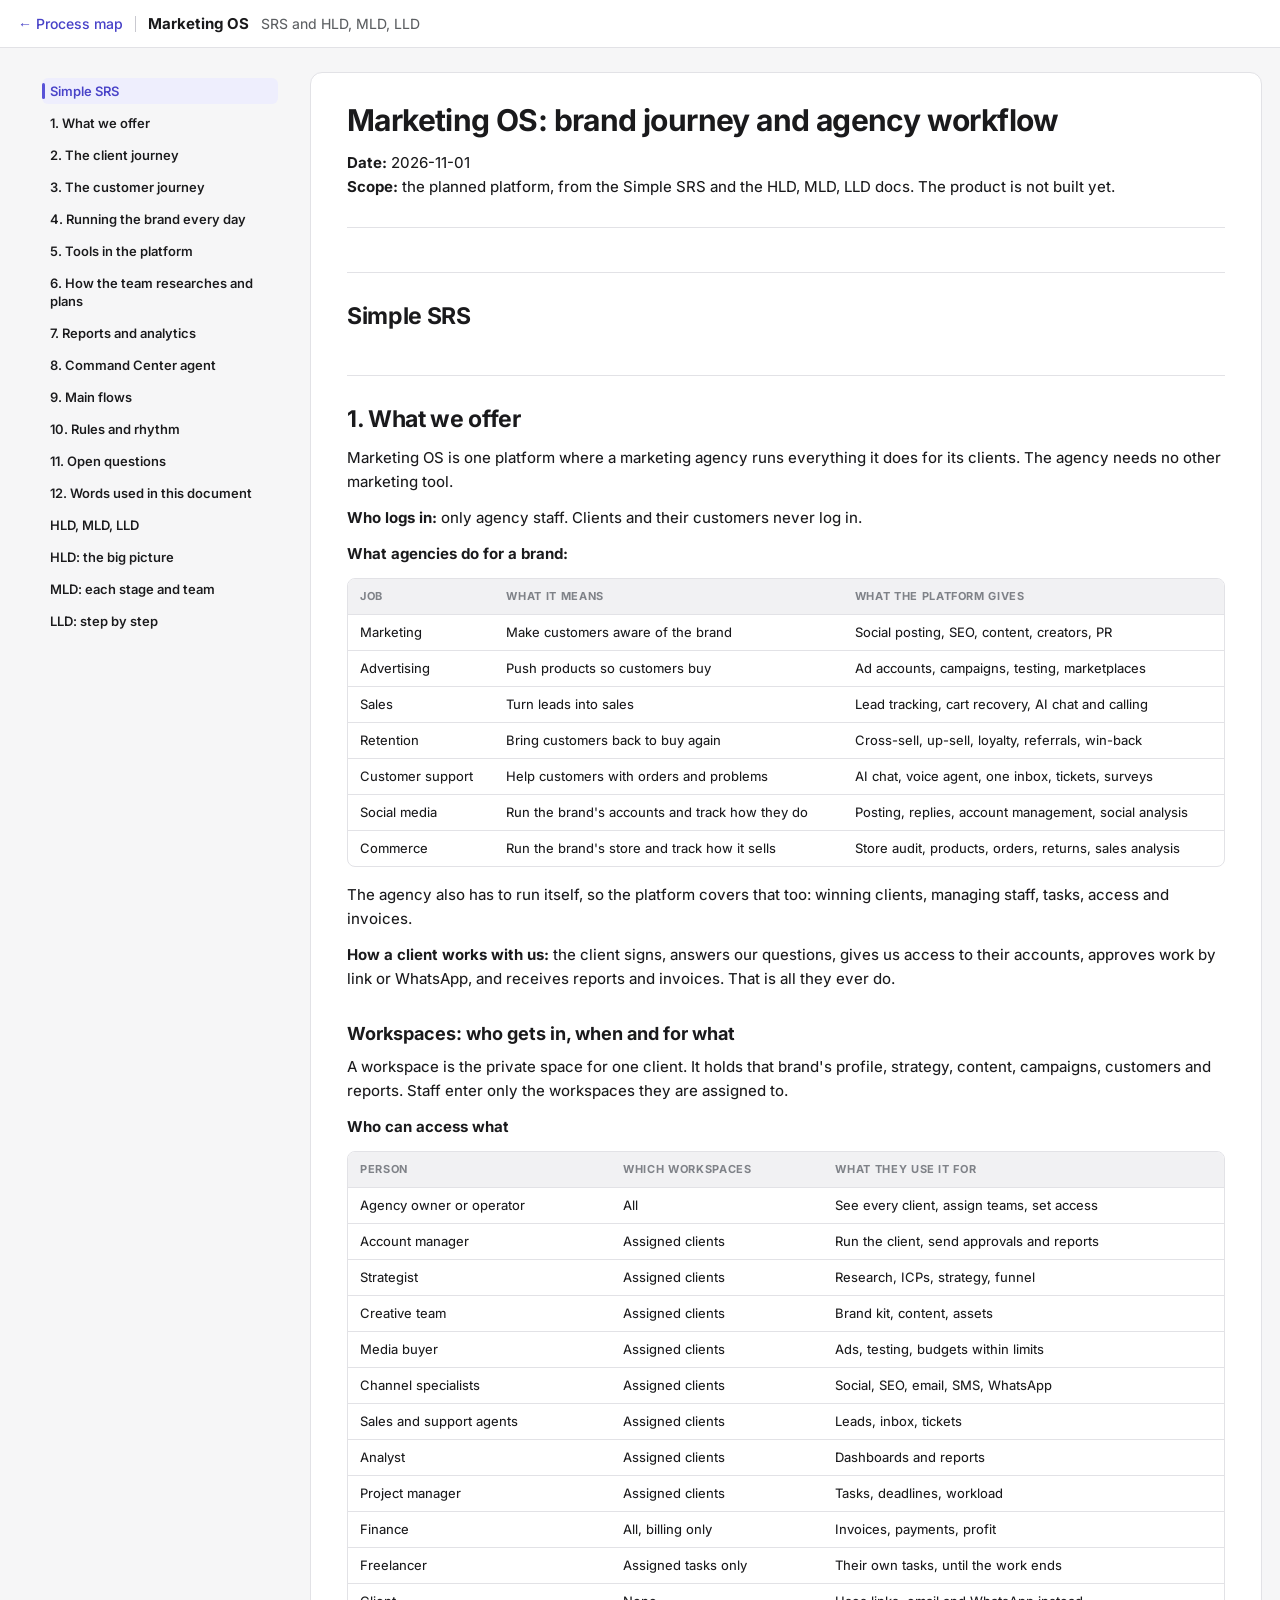
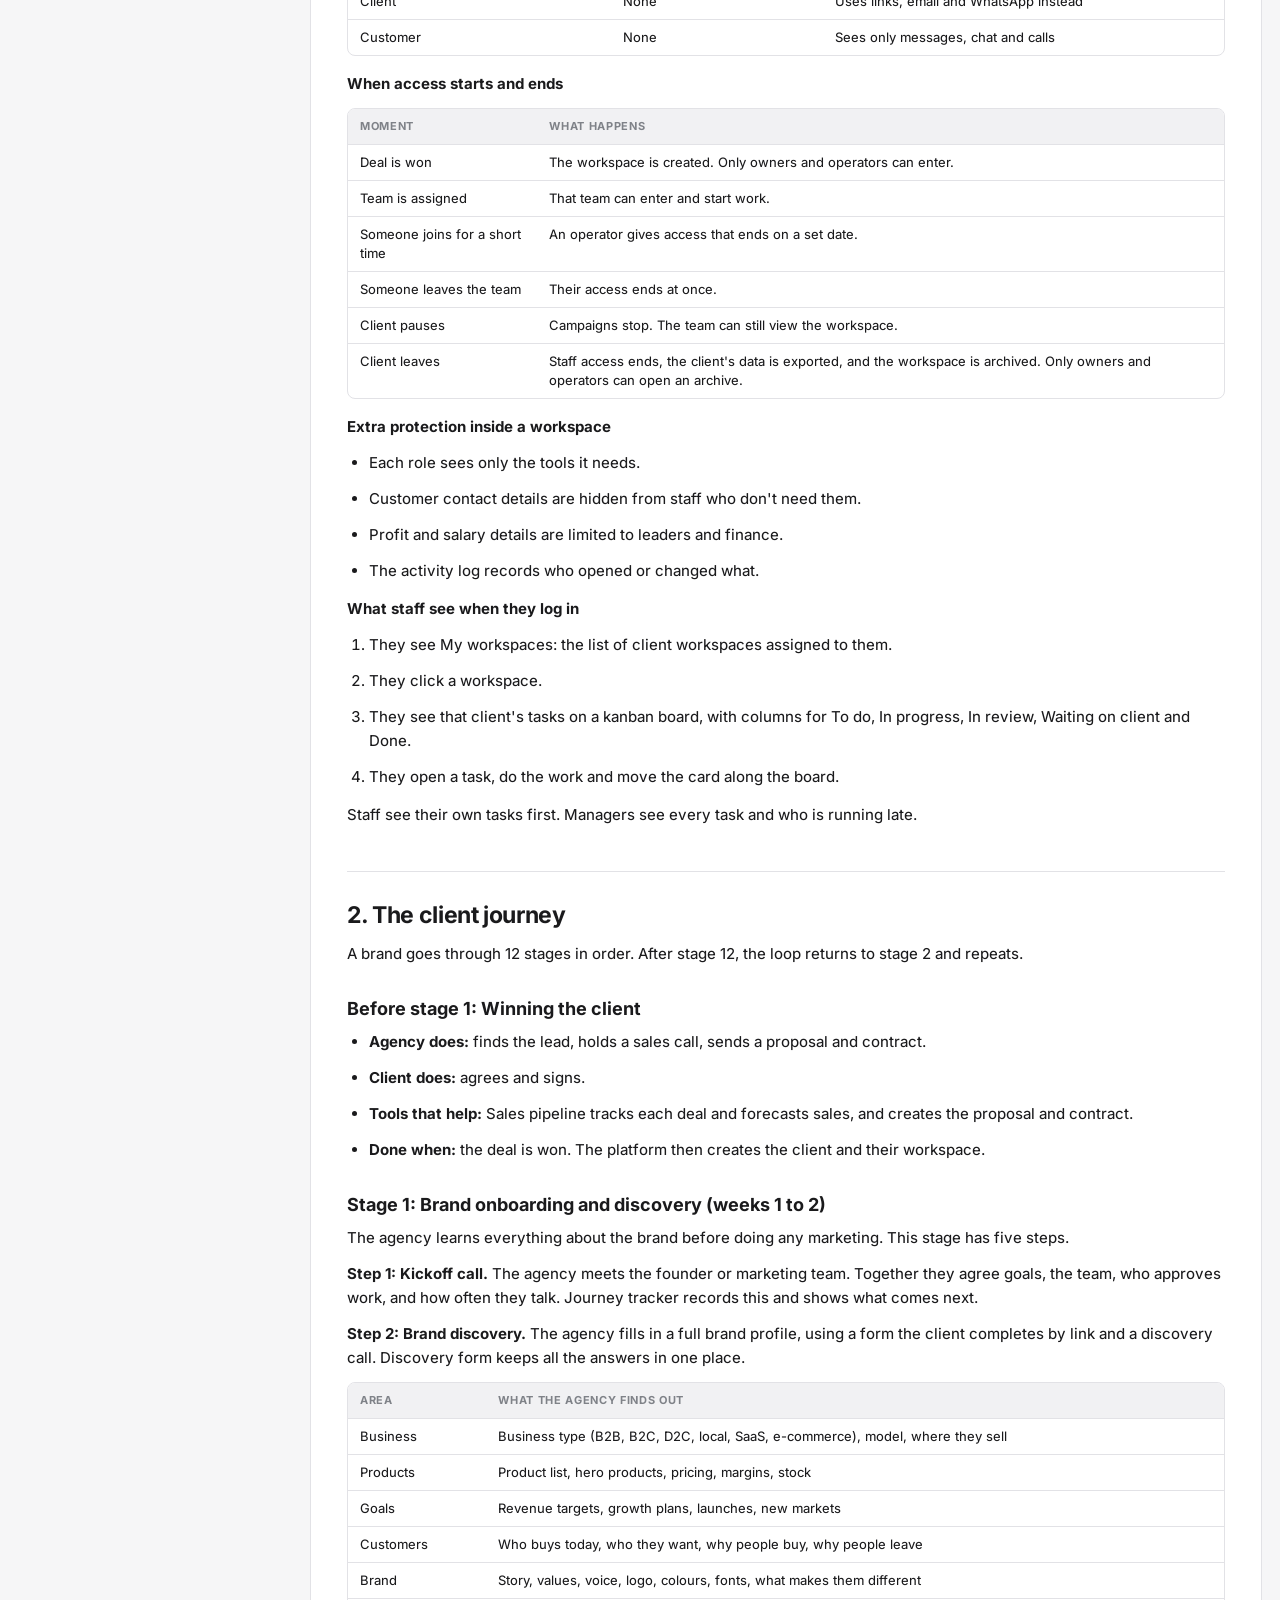
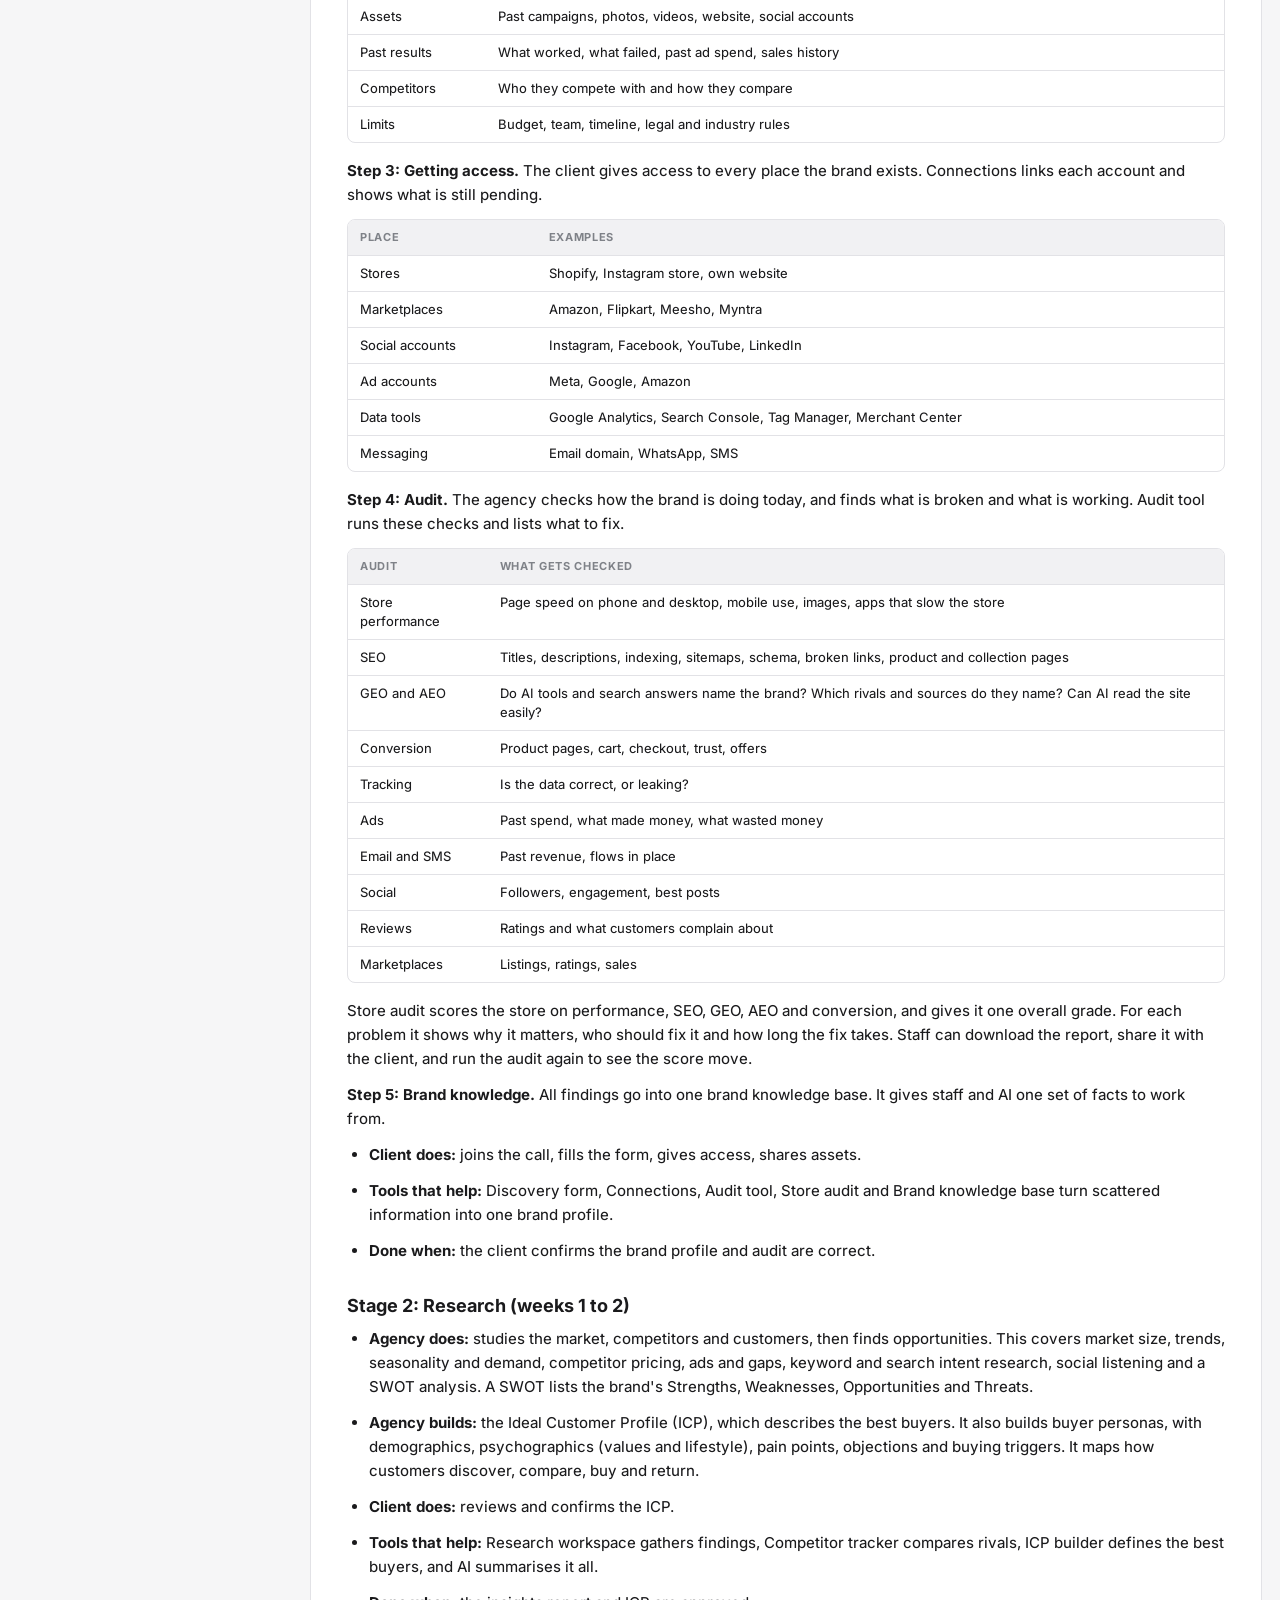
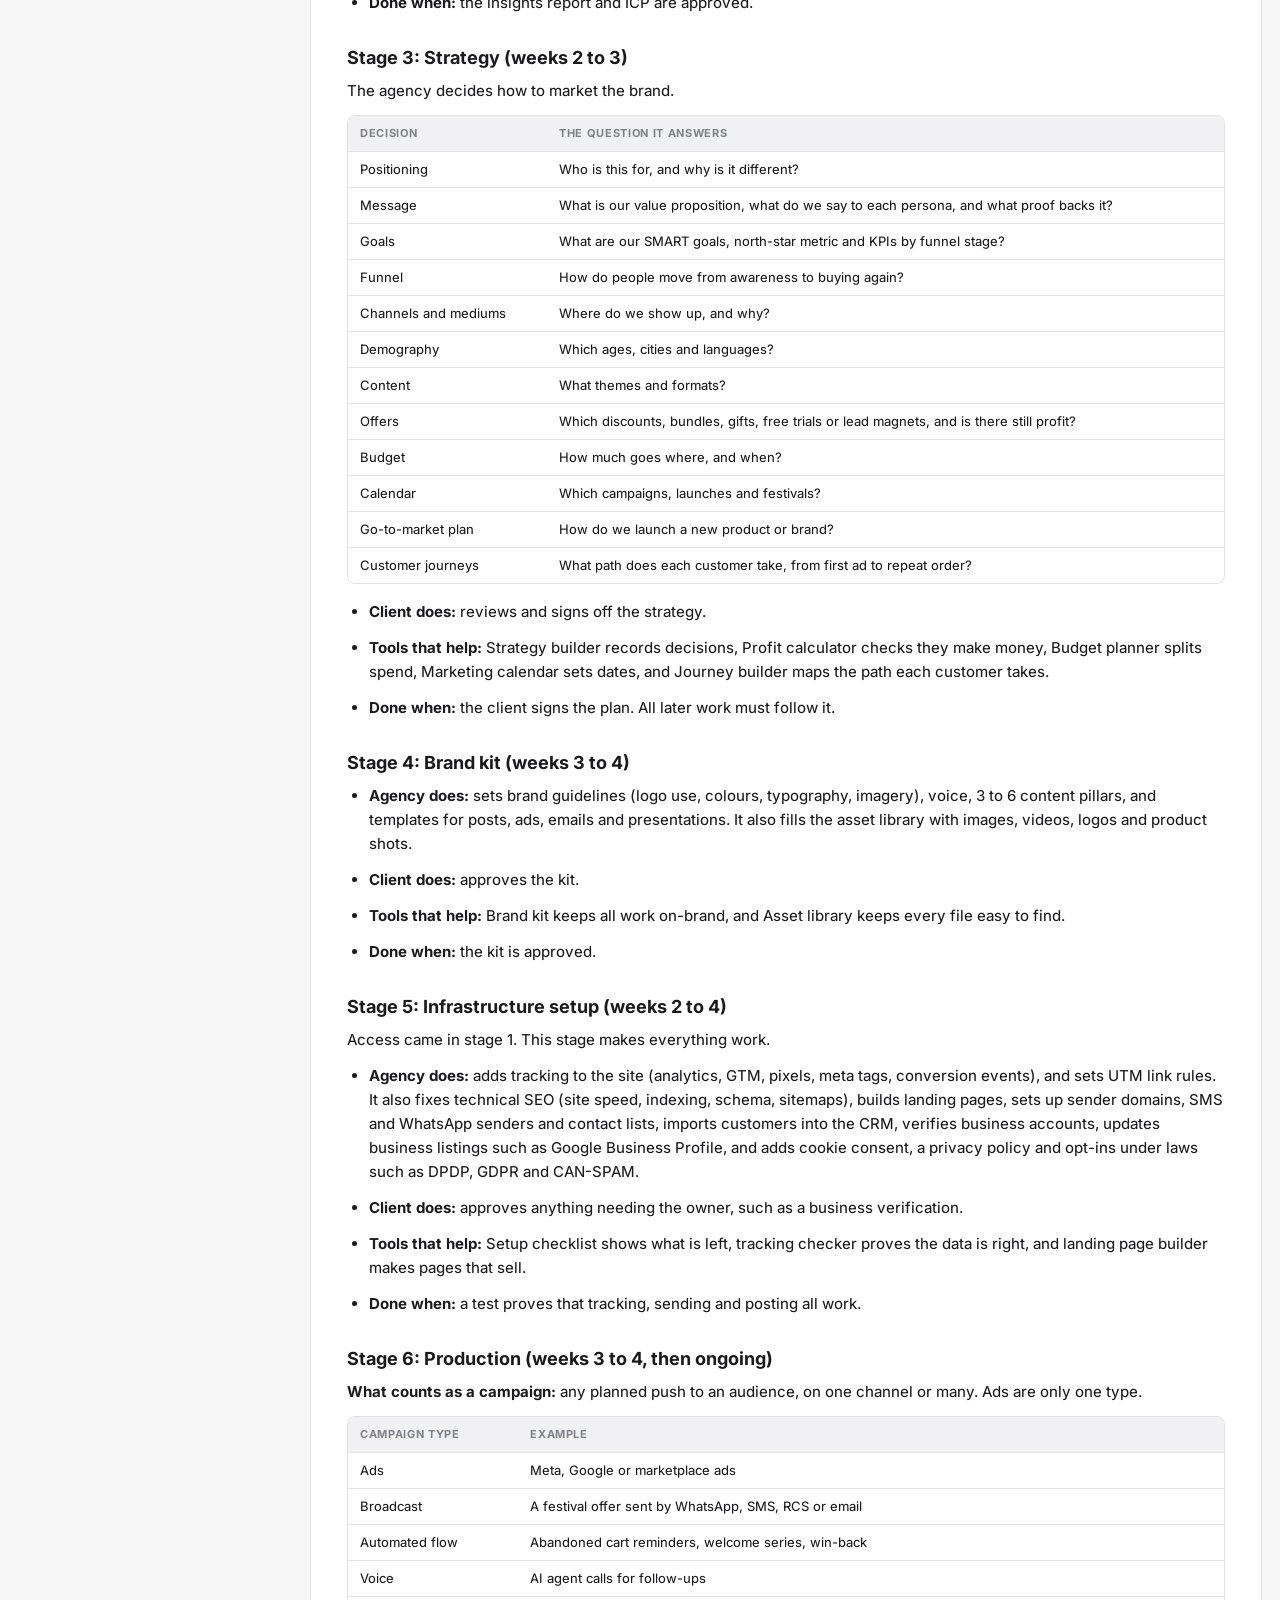
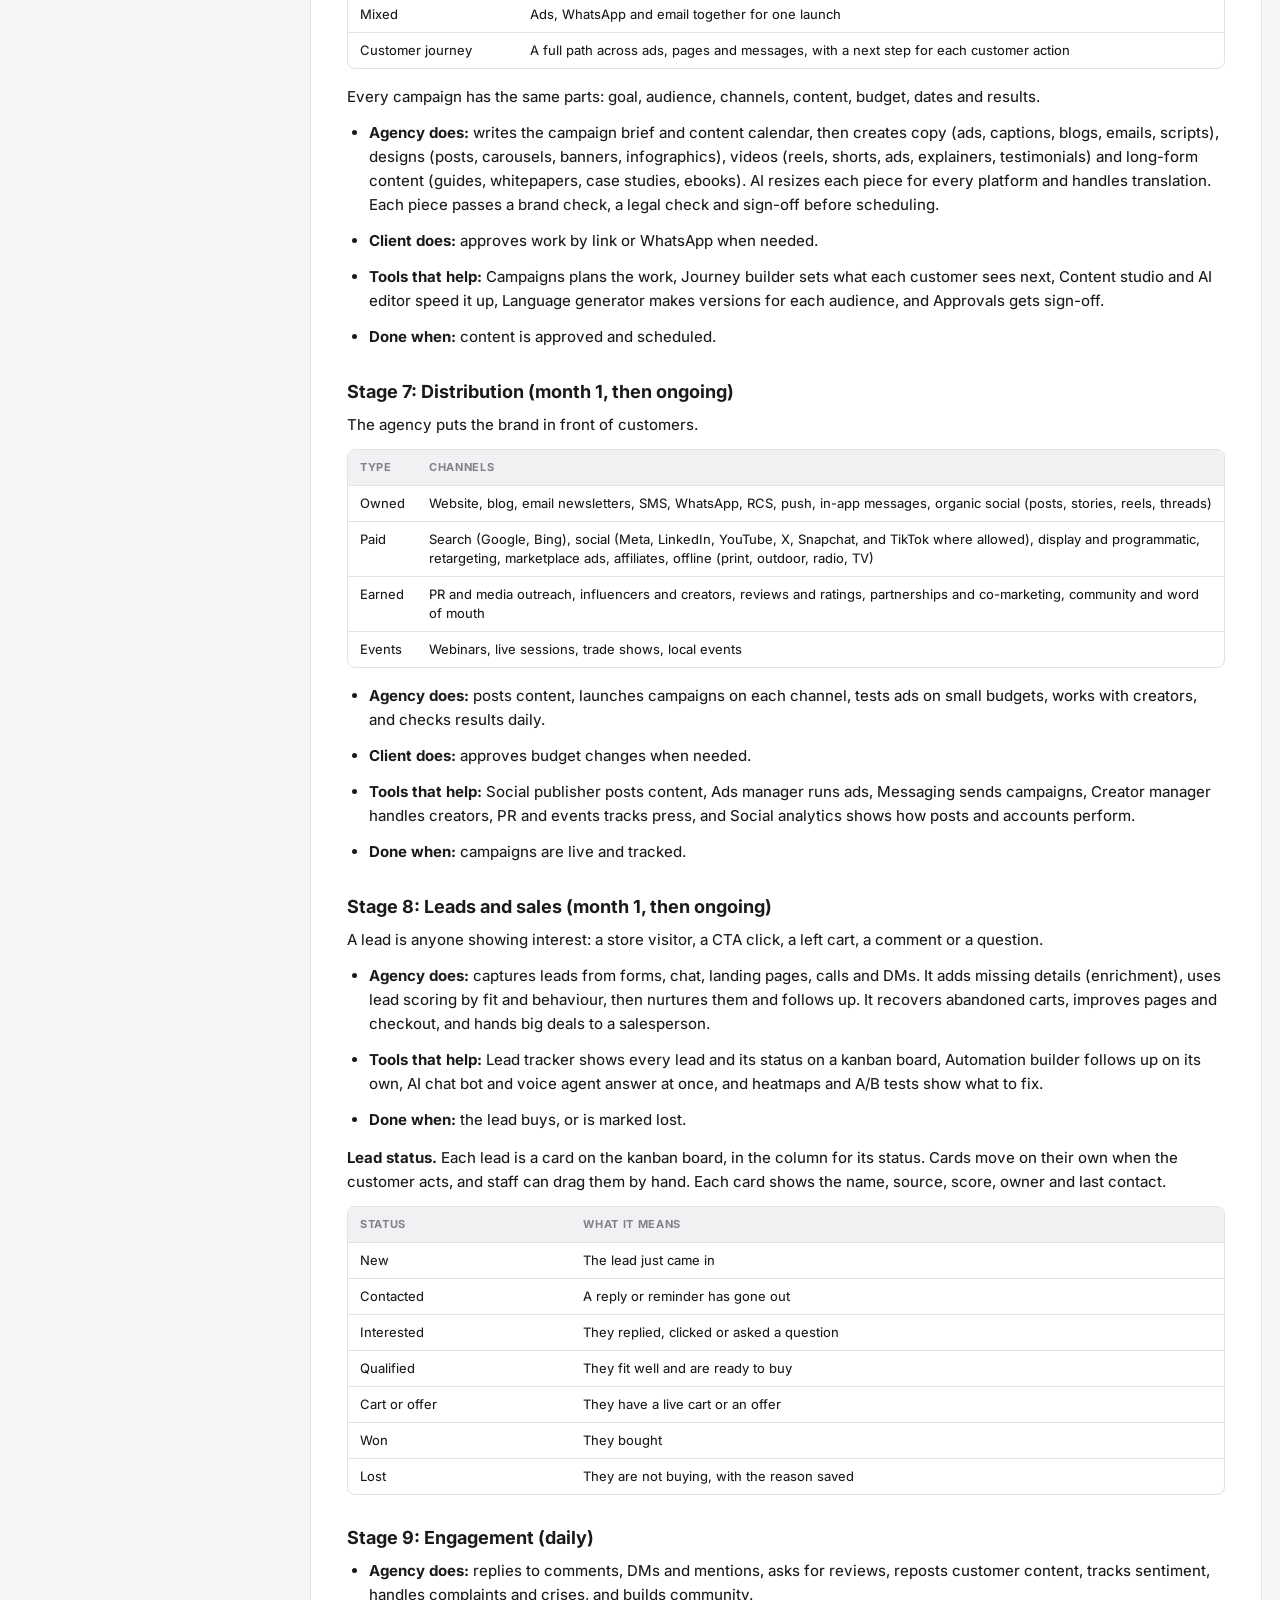
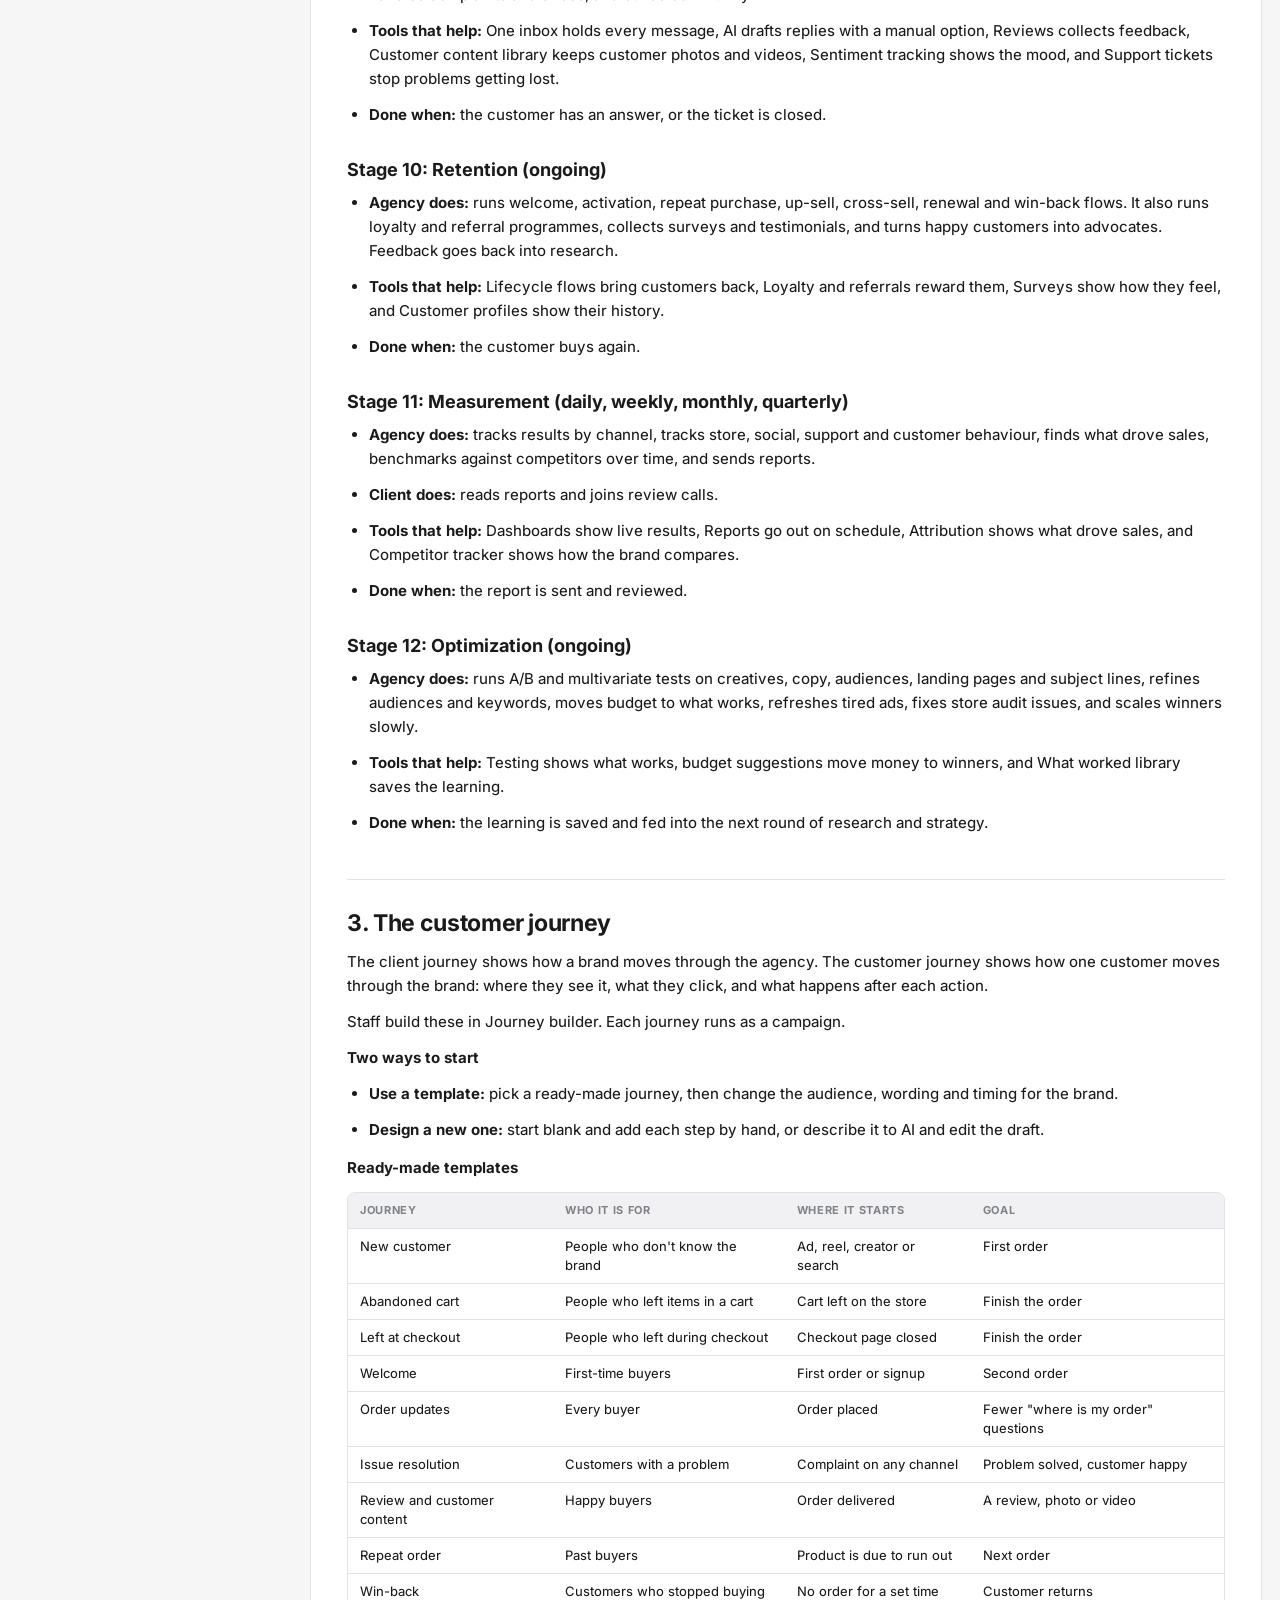
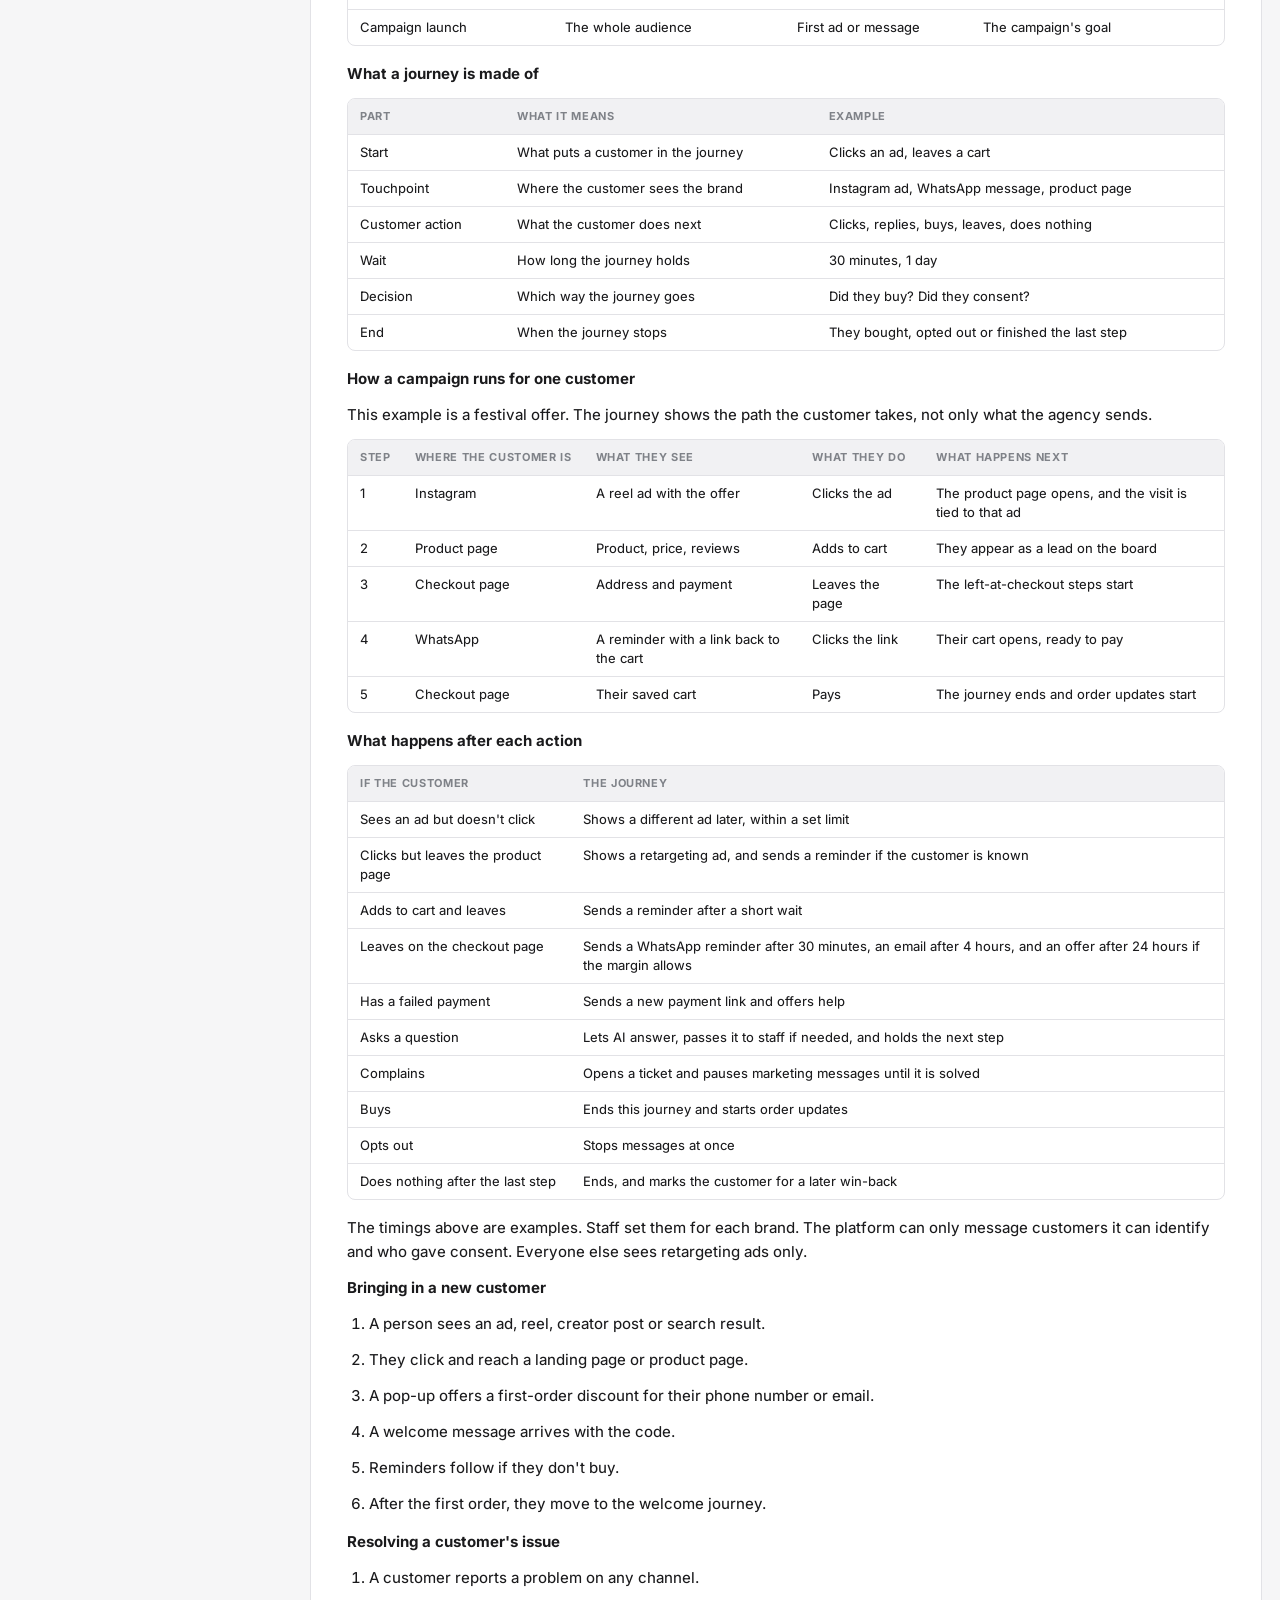
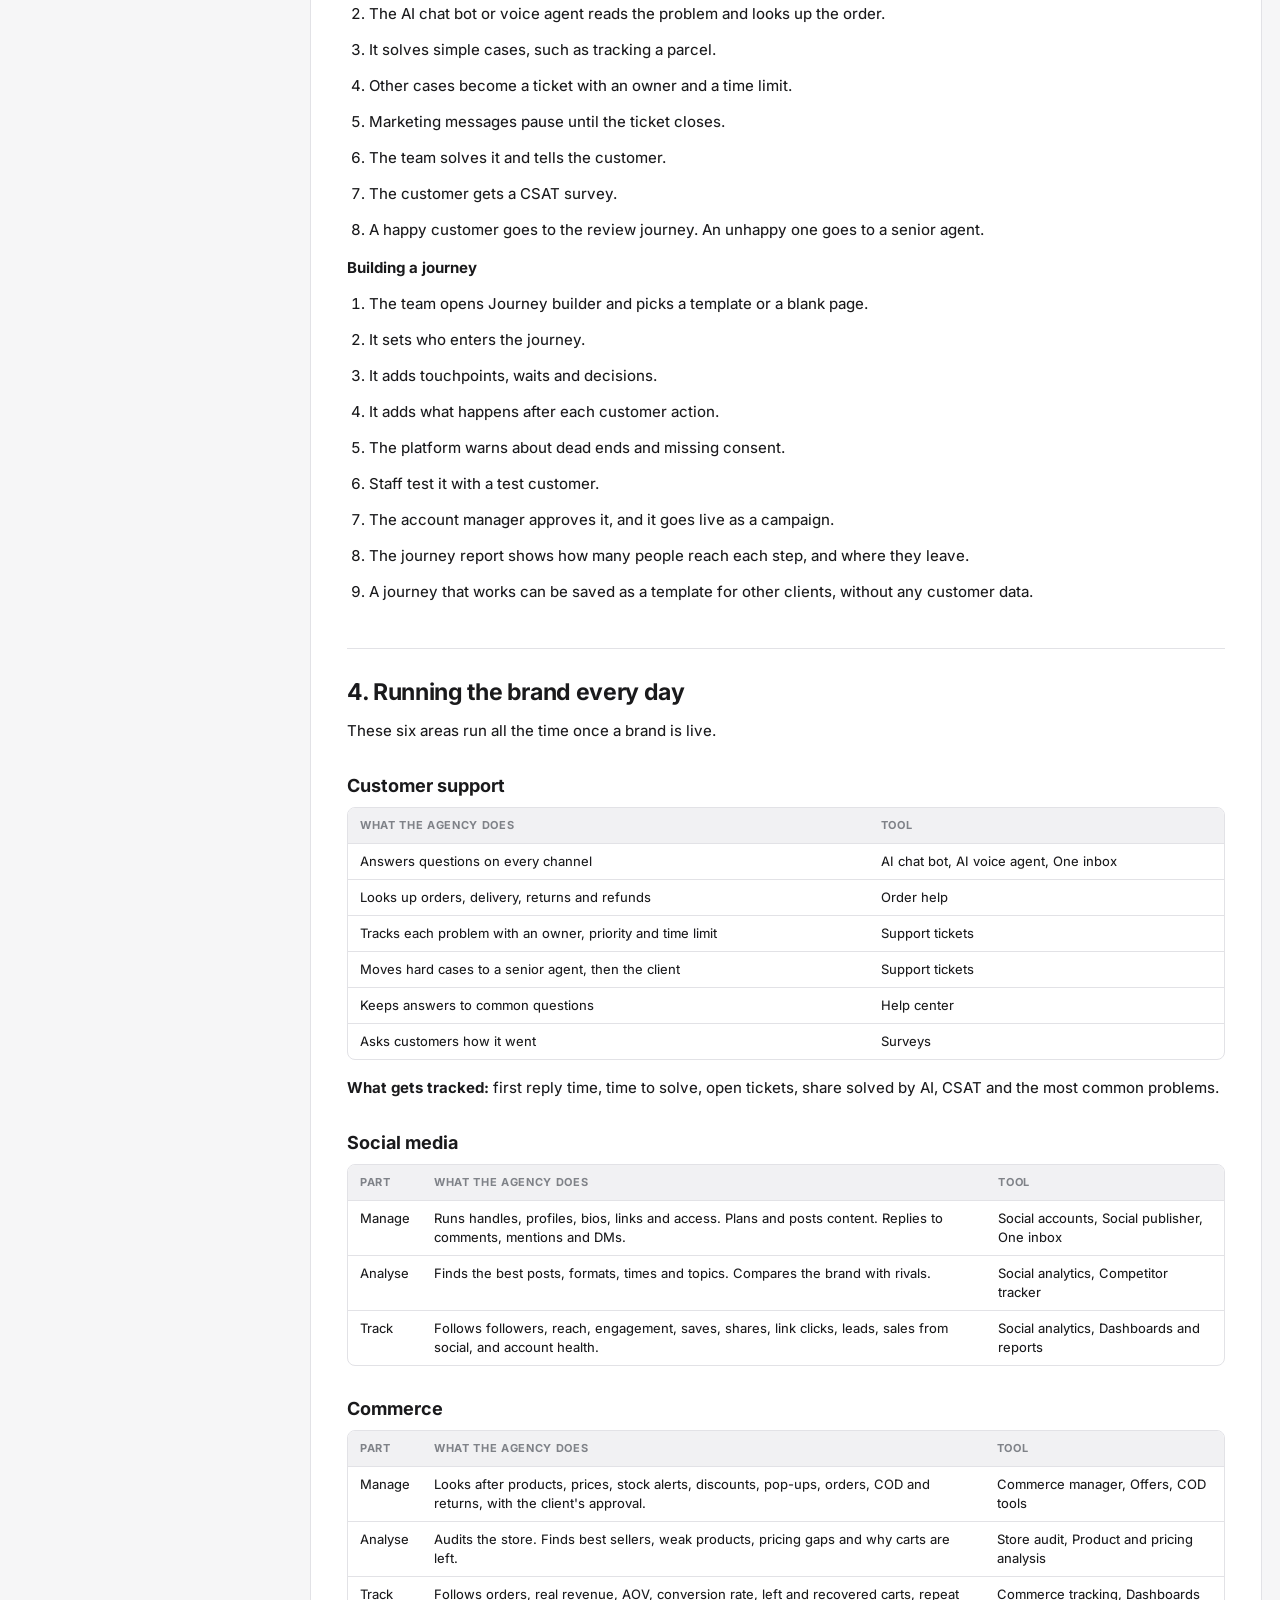
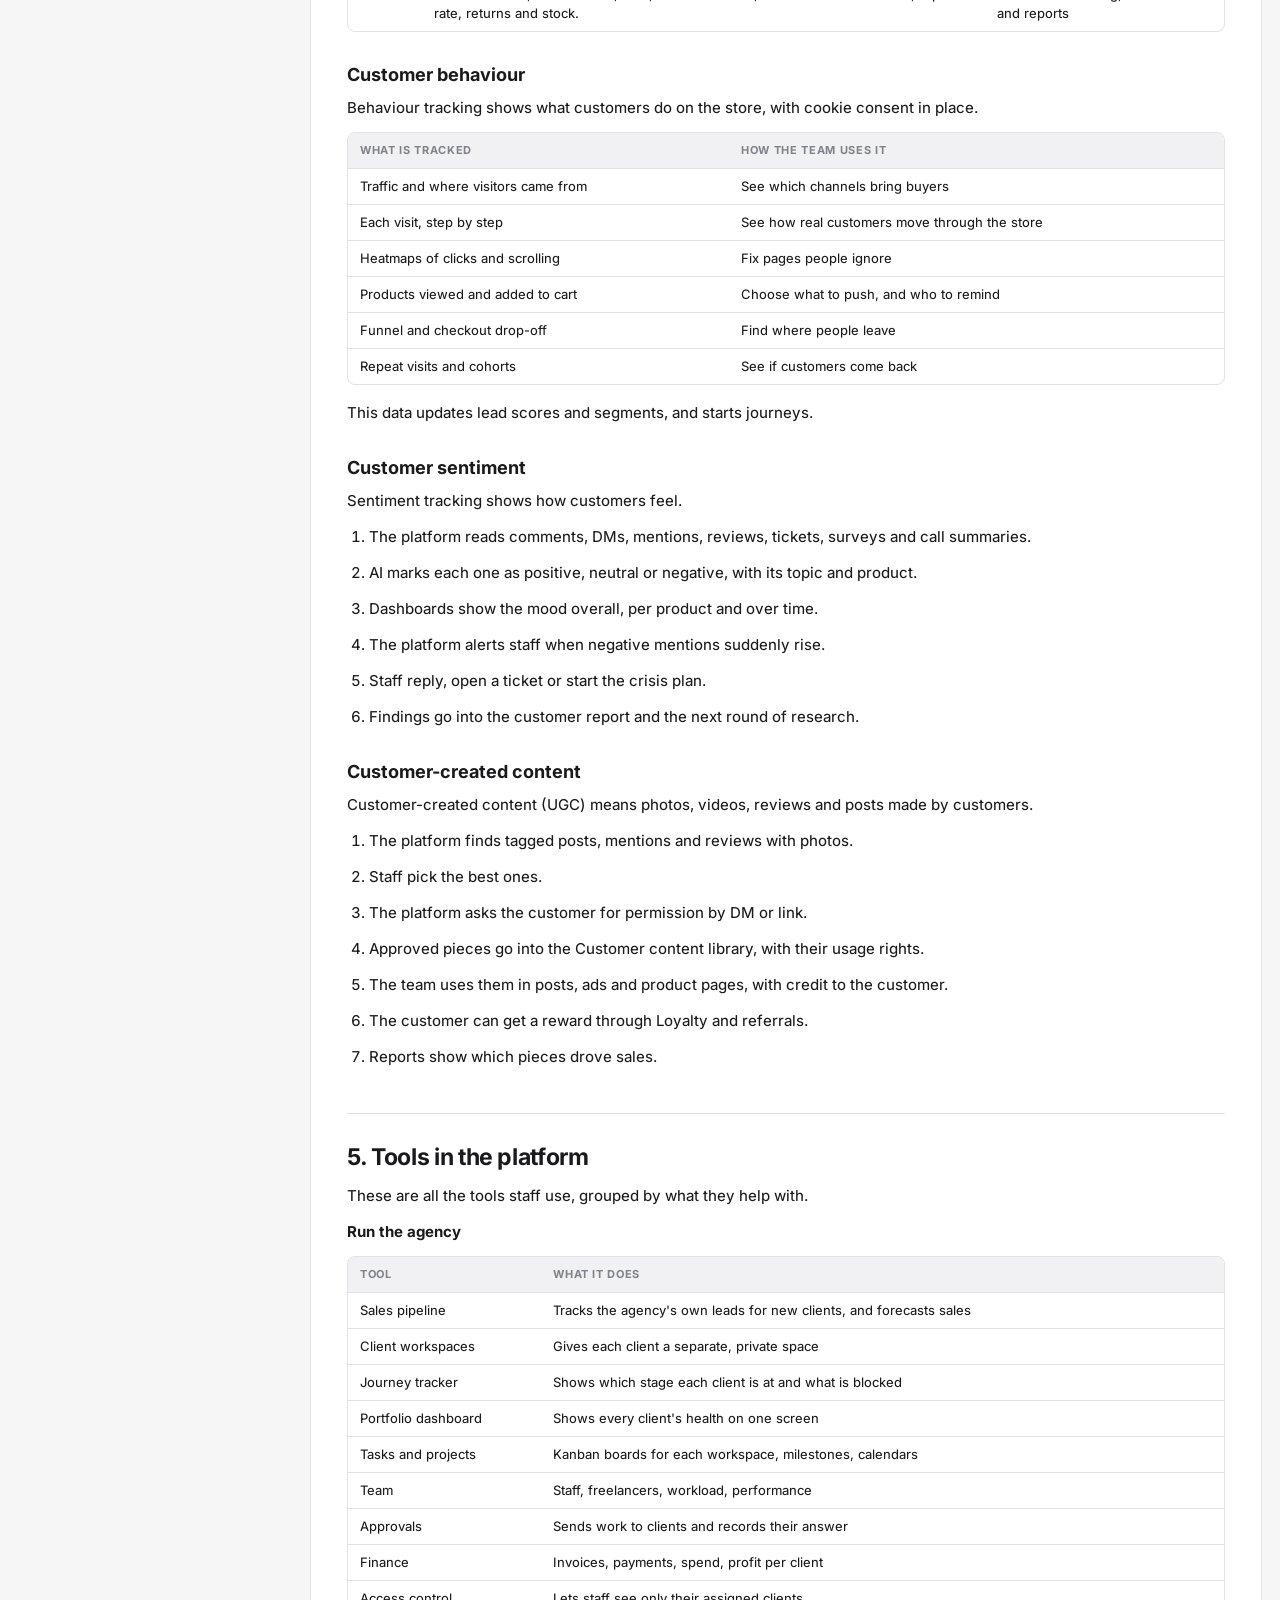
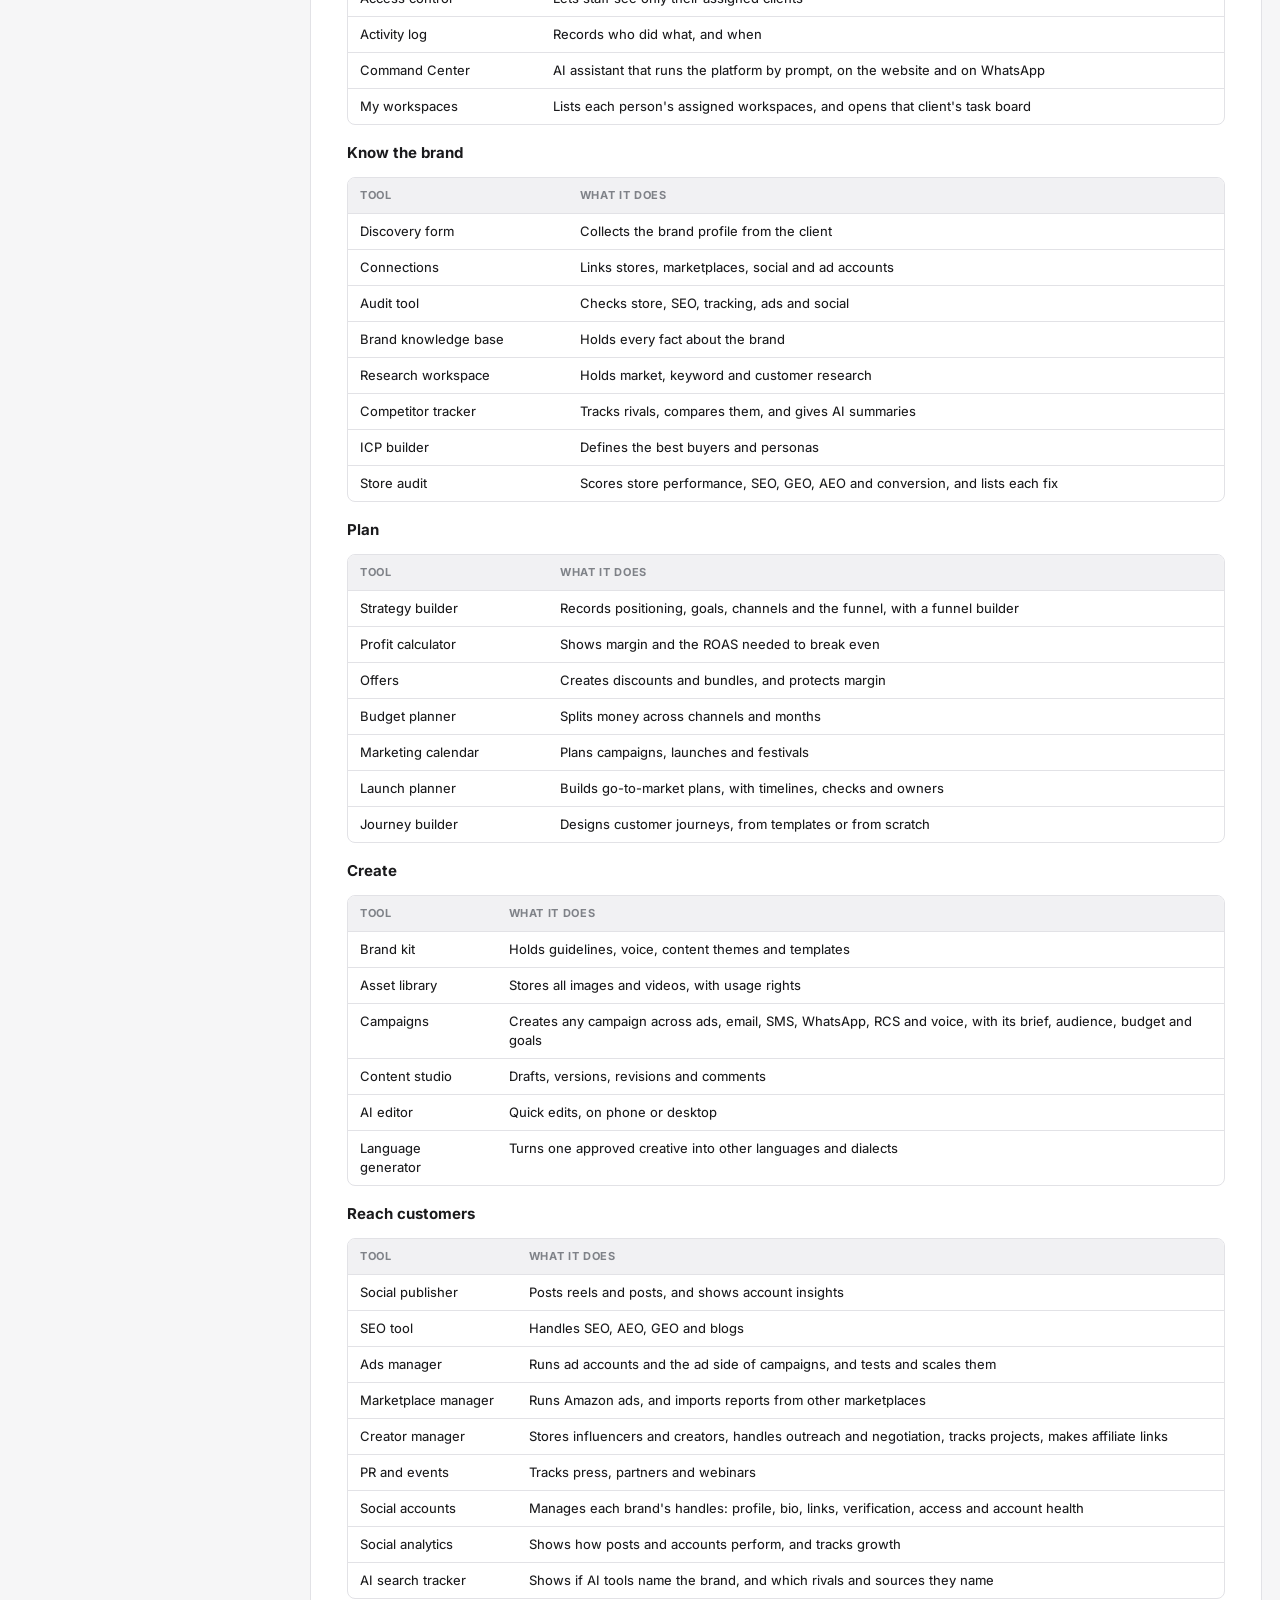
==== commit 09b9f858: "Add customer journeys, daily brand work, store audit and lead board to the map Co-Authored-By: Claud" ====
--- a/doc.html
+++ b/doc.html
@@ -7,17 +7,17 @@
 </head><body>
 <header><a class="back" href="index.html">← Process map</a><span class="sep"></span><b>Marketing OS</b><span class="sub">SRS and HLD, MLD, LLD</span></header>
 <div class="wrap">
-<nav><div class="grp"><div class="gh"><span class="tg"></span><a class="l2" href="#srs">Simple SRS</a></div></div><div class="grp"><div class="gh"><span class="tg"></span><a class="l2" href="#srs-1-what-we-offer">1. What we offer</a></div></div><div class="grp"><div class="gh"><span class="tg"></span><a class="l2" href="#srs-2-the-client-journey">2. The client journey</a></div></div><div class="grp"><div class="gh"><span class="tg"></span><a class="l2" href="#srs-3-tools-in-the-platform">3. Tools in the platform</a></div></div><div class="grp"><div class="gh"><span class="tg"></span><a class="l2" href="#srs-4-how-the-team-researches-and-plans">4. How the team researches and plans</a></div></div><div class="grp"><div class="gh"><span class="tg"></span><a class="l2" href="#srs-5-reports-and-analytics">5. Reports and analytics</a></div></div><div class="grp"><div class="gh"><span class="tg"></span><a class="l2" href="#srs-6-command-center-agent">6. Command Center agent</a></div></div><div class="grp"><div class="gh"><span class="tg"></span><a class="l2" href="#srs-7-main-flows">7. Main flows</a></div></div><div class="grp"><div class="gh"><span class="tg"></span><a class="l2" href="#srs-8-rules-and-rhythm">8. Rules and rhythm</a></div></div><div class="grp"><div class="gh"><span class="tg"></span><a class="l2" href="#srs-9-open-questions">9. Open questions</a></div></div><div class="grp"><div class="gh"><span class="tg"></span><a class="l2" href="#srs-10-words-used-in-this-document">10. Words used in this document</a></div></div><div class="grp"><div class="gh"><span class="tg"></span><a class="l2" href="#hld">HLD, MLD, LLD</a></div></div><div class="grp"><div class="gh"><span class="tg"></span><a class="l2" href="#hld-hld-the-big-picture">HLD: the big picture</a></div></div><div class="grp"><div class="gh"><span class="tg"></span><a class="l2" href="#hld-mld-each-stage-and-team">MLD: each stage and team</a></div></div><div class="grp"><div class="gh"><span class="tg"></span><a class="l2" href="#hld-lld-step-by-step">LLD: step by step</a></div></div></nav>
+<nav><div class="grp"><div class="gh"><span class="tg"></span><a class="l2" href="#srs">Simple SRS</a></div></div><div class="grp"><div class="gh"><span class="tg"></span><a class="l2" href="#srs-1-what-we-offer">1. What we offer</a></div></div><div class="grp"><div class="gh"><span class="tg"></span><a class="l2" href="#srs-2-the-client-journey">2. The client journey</a></div></div><div class="grp"><div class="gh"><span class="tg"></span><a class="l2" href="#srs-3-the-customer-journey">3. The customer journey</a></div></div><div class="grp"><div class="gh"><span class="tg"></span><a class="l2" href="#srs-4-running-the-brand-every-day">4. Running the brand every day</a></div></div><div class="grp"><div class="gh"><span class="tg"></span><a class="l2" href="#srs-5-tools-in-the-platform">5. Tools in the platform</a></div></div><div class="grp"><div class="gh"><span class="tg"></span><a class="l2" href="#srs-6-how-the-team-researches-and-plans">6. How the team researches and plans</a></div></div><div class="grp"><div class="gh"><span class="tg"></span><a class="l2" href="#srs-7-reports-and-analytics">7. Reports and analytics</a></div></div><div class="grp"><div class="gh"><span class="tg"></span><a class="l2" href="#srs-8-command-center-agent">8. Command Center agent</a></div></div><div class="grp"><div class="gh"><span class="tg"></span><a class="l2" href="#srs-9-main-flows">9. Main flows</a></div></div><div class="grp"><div class="gh"><span class="tg"></span><a class="l2" href="#srs-10-rules-and-rhythm">10. Rules and rhythm</a></div></div><div class="grp"><div class="gh"><span class="tg"></span><a class="l2" href="#srs-11-open-questions">11. Open questions</a></div></div><div class="grp"><div class="gh"><span class="tg"></span><a class="l2" href="#srs-12-words-used-in-this-document">12. Words used in this document</a></div></div><div class="grp"><div class="gh"><span class="tg"></span><a class="l2" href="#hld">HLD, MLD, LLD</a></div></div><div class="grp"><div class="gh"><span class="tg"></span><a class="l2" href="#hld-hld-the-big-picture">HLD: the big picture</a></div></div><div class="grp"><div class="gh"><span class="tg"></span><a class="l2" href="#hld-mld-each-stage-and-team">MLD: each stage and team</a></div></div><div class="grp"><div class="gh"><span class="tg"></span><a class="l2" href="#hld-lld-step-by-step">LLD: step by step</a></div></div></nav>
 <main>
 <h1>Marketing OS: brand journey and agency workflow</h1>
-<p><strong>Date:</strong> 2026-11-01<br><strong>Scope:</strong> the planned platform, from the Simple SRS and the HLD, MLD, LLD docs. The product is not built yet.</p>
+<p><strong>Date:</strong> 2026-11-01<br><strong>Scope:</strong> the planned platform, from the Simple SRS and the HLD, MLD, LLD docs. The product is not built yet.</p><hr>
 <h2 id="srs">Simple SRS</h2>
 
 <h2 id="srs-1-what-we-offer">1. What we offer</h2>
 <p>Marketing OS is one platform where a marketing agency runs everything it does for its clients. The agency needs no other marketing tool.</p>
 <p><strong>Who logs in:</strong> only agency staff. Clients and their customers never log in.</p>
 <p><strong>What agencies do for a brand:</strong></p>
-<div class="tw"><table><thead><tr><th>Job</th><th>What it means</th><th>What the platform gives</th></tr></thead><tbody><tr><td>Marketing</td><td>Make customers aware of the brand</td><td>Social posting, SEO, content, creators, PR</td></tr><tr><td>Advertising</td><td>Push products so customers buy</td><td>Ad accounts, campaigns, testing, marketplaces</td></tr><tr><td>Sales</td><td>Turn leads into sales</td><td>Lead tracking, cart recovery, AI chat and calling</td></tr><tr><td>Retention</td><td>Bring customers back to buy again</td><td>Cross-sell, up-sell, loyalty, referrals, win-back</td></tr></tbody></table></div>
+<div class="tw"><table><thead><tr><th>Job</th><th>What it means</th><th>What the platform gives</th></tr></thead><tbody><tr><td>Marketing</td><td>Make customers aware of the brand</td><td>Social posting, SEO, content, creators, PR</td></tr><tr><td>Advertising</td><td>Push products so customers buy</td><td>Ad accounts, campaigns, testing, marketplaces</td></tr><tr><td>Sales</td><td>Turn leads into sales</td><td>Lead tracking, cart recovery, AI chat and calling</td></tr><tr><td>Retention</td><td>Bring customers back to buy again</td><td>Cross-sell, up-sell, loyalty, referrals, win-back</td></tr><tr><td>Customer support</td><td>Help customers with orders and problems</td><td>AI chat, voice agent, one inbox, tickets, surveys</td></tr><tr><td>Social media</td><td>Run the brand&#39;s accounts and track how they do</td><td>Posting, replies, account management, social analysis</td></tr><tr><td>Commerce</td><td>Run the brand&#39;s store and track how it sells</td><td>Store audit, products, orders, returns, sales analysis</td></tr></tbody></table></div>
 <p>The agency also has to run itself, so the platform covers that too: winning clients, managing staff, tasks, access and invoices.</p>
 <p><strong>How a client works with us:</strong> the client signs, answers our questions, gives us access to their accounts, approves work by link or WhatsApp, and receives reports and invoices. That is all they ever do.</p>
 <h3 id="srs-workspaces-who-gets-in-when-and-for-what">Workspaces: who gets in, when and for what</h3>
@@ -28,6 +28,9 @@
 <div class="tw"><table><thead><tr><th>Moment</th><th>What happens</th></tr></thead><tbody><tr><td>Deal is won</td><td>The workspace is created. Only owners and operators can enter.</td></tr><tr><td>Team is assigned</td><td>That team can enter and start work.</td></tr><tr><td>Someone joins for a short time</td><td>An operator gives access that ends on a set date.</td></tr><tr><td>Someone leaves the team</td><td>Their access ends at once.</td></tr><tr><td>Client pauses</td><td>Campaigns stop. The team can still view the workspace.</td></tr><tr><td>Client leaves</td><td>Staff access ends, the client&#39;s data is exported, and the workspace is archived. Only owners and operators can open an archive.</td></tr></tbody></table></div>
 <p><strong>Extra protection inside a workspace</strong></p>
 <ul><li><p>Each role sees only the tools it needs.</p></li><li><p>Customer contact details are hidden from staff who don&#39;t need them.</p></li><li><p>Profit and salary details are limited to leaders and finance.</p></li><li><p>The activity log records who opened or changed what.</p></li></ul>
+<p><strong>What staff see when they log in</strong></p>
+<ol><li><p>They see My workspaces: the list of client workspaces assigned to them.</p></li><li><p>They click a workspace.</p></li><li><p>They see that client&#39;s tasks on a kanban board, with columns for To do, In progress, In review, Waiting on client and Done.</p></li><li><p>They open a task, do the work and move the card along the board.</p></li></ol>
+<p>Staff see their own tasks first. Managers see every task and who is running late.</p>
 <h2 id="srs-2-the-client-journey">2. The client journey</h2>
 <p>A brand goes through 12 stages in order. After stage 12, the loop returns to stage 2 and repeats.</p>
 <h3 id="srs-before-stage-1-winning-the-client">Before stage 1: Winning the client</h3>
@@ -40,15 +43,16 @@
 <p><strong>Step 3: Getting access.</strong> The client gives access to every place the brand exists. Connections links each account and shows what is still pending.</p>
 <div class="tw"><table><thead><tr><th>Place</th><th>Examples</th></tr></thead><tbody><tr><td>Stores</td><td>Shopify, Instagram store, own website</td></tr><tr><td>Marketplaces</td><td>Amazon, Flipkart, Meesho, Myntra</td></tr><tr><td>Social accounts</td><td>Instagram, Facebook, YouTube, LinkedIn</td></tr><tr><td>Ad accounts</td><td>Meta, Google, Amazon</td></tr><tr><td>Data tools</td><td>Google Analytics, Search Console, Tag Manager, Merchant Center</td></tr><tr><td>Messaging</td><td>Email domain, WhatsApp, SMS</td></tr></tbody></table></div>
 <p><strong>Step 4: Audit.</strong> The agency checks how the brand is doing today, and finds what is broken and what is working. Audit tool runs these checks and lists what to fix.</p>
-<div class="tw"><table><thead><tr><th>Audit</th><th>What gets checked</th></tr></thead><tbody><tr><td>Website and store</td><td>Speed, SEO, mobile, checkout, product pages</td></tr><tr><td>Tracking</td><td>Is the data correct, or leaking?</td></tr><tr><td>Ads</td><td>Past spend, what made money, what wasted money</td></tr><tr><td>Email and SMS</td><td>Past revenue, flows in place</td></tr><tr><td>Social</td><td>Followers, engagement, best posts</td></tr><tr><td>Reviews</td><td>Ratings and what customers complain about</td></tr><tr><td>Marketplaces</td><td>Listings, ratings, sales</td></tr></tbody></table></div>
+<div class="tw"><table><thead><tr><th>Audit</th><th>What gets checked</th></tr></thead><tbody><tr><td>Store performance</td><td>Page speed on phone and desktop, mobile use, images, apps that slow the store</td></tr><tr><td>SEO</td><td>Titles, descriptions, indexing, sitemaps, schema, broken links, product and collection pages</td></tr><tr><td>GEO and AEO</td><td>Do AI tools and search answers name the brand? Which rivals and sources do they name? Can AI read the site easily?</td></tr><tr><td>Conversion</td><td>Product pages, cart, checkout, trust, offers</td></tr><tr><td>Tracking</td><td>Is the data correct, or leaking?</td></tr><tr><td>Ads</td><td>Past spend, what made money, what wasted money</td></tr><tr><td>Email and SMS</td><td>Past revenue, flows in place</td></tr><tr><td>Social</td><td>Followers, engagement, best posts</td></tr><tr><td>Reviews</td><td>Ratings and what customers complain about</td></tr><tr><td>Marketplaces</td><td>Listings, ratings, sales</td></tr></tbody></table></div>
+<p>Store audit scores the store on performance, SEO, GEO, AEO and conversion, and gives it one overall grade. For each problem it shows why it matters, who should fix it and how long the fix takes. Staff can download the report, share it with the client, and run the audit again to see the score move.</p>
 <p><strong>Step 5: Brand knowledge.</strong> All findings go into one brand knowledge base. It gives staff and AI one set of facts to work from.</p>
-<ul><li><p><strong>Client does:</strong> joins the call, fills the form, gives access, shares assets.</p></li><li><p><strong>Tools that help:</strong> Discovery form, Connections, Audit tool and Brand knowledge base turn scattered information into one brand profile.</p></li><li><p><strong>Done when:</strong> the client confirms the brand profile and audit are correct.</p></li></ul>
+<ul><li><p><strong>Client does:</strong> joins the call, fills the form, gives access, shares assets.</p></li><li><p><strong>Tools that help:</strong> Discovery form, Connections, Audit tool, Store audit and Brand knowledge base turn scattered information into one brand profile.</p></li><li><p><strong>Done when:</strong> the client confirms the brand profile and audit are correct.</p></li></ul>
 <h3 id="srs-stage-2-research-weeks-1-to-2">Stage 2: Research (weeks 1 to 2)</h3>
 <ul><li><p><strong>Agency does:</strong> studies the market, competitors and customers, then finds opportunities. This covers market size, trends, seasonality and demand, competitor pricing, ads and gaps, keyword and search intent research, social listening and a SWOT analysis. A SWOT lists the brand&#39;s Strengths, Weaknesses, Opportunities and Threats.</p></li><li><p><strong>Agency builds:</strong> the Ideal Customer Profile (ICP), which describes the best buyers. It also builds buyer personas, with demographics, psychographics (values and lifestyle), pain points, objections and buying triggers. It maps how customers discover, compare, buy and return.</p></li><li><p><strong>Client does:</strong> reviews and confirms the ICP.</p></li><li><p><strong>Tools that help:</strong> Research workspace gathers findings, Competitor tracker compares rivals, ICP builder defines the best buyers, and AI summarises it all.</p></li><li><p><strong>Done when:</strong> the insights report and ICP are approved.</p></li></ul>
 <h3 id="srs-stage-3-strategy-weeks-2-to-3">Stage 3: Strategy (weeks 2 to 3)</h3>
 <p>The agency decides how to market the brand.</p>
-<div class="tw"><table><thead><tr><th>Decision</th><th>The question it answers</th></tr></thead><tbody><tr><td>Positioning</td><td>Who is this for, and why is it different?</td></tr><tr><td>Message</td><td>What is our value proposition, what do we say to each persona, and what proof backs it?</td></tr><tr><td>Goals</td><td>What are our SMART goals, north-star metric and KPIs by funnel stage?</td></tr><tr><td>Funnel</td><td>How do people move from awareness to buying again?</td></tr><tr><td>Channels and mediums</td><td>Where do we show up, and why?</td></tr><tr><td>Demography</td><td>Which ages, cities and languages?</td></tr><tr><td>Content</td><td>What themes and formats?</td></tr><tr><td>Offers</td><td>Which discounts, bundles, gifts, free trials or lead magnets, and is there still profit?</td></tr><tr><td>Budget</td><td>How much goes where, and when?</td></tr><tr><td>Calendar</td><td>Which campaigns, launches and festivals?</td></tr><tr><td>Go-to-market plan</td><td>How do we launch a new product or brand?</td></tr></tbody></table></div>
-<ul><li><p><strong>Client does:</strong> reviews and signs off the strategy.</p></li><li><p><strong>Tools that help:</strong> Strategy builder records decisions, Profit calculator checks they make money, Budget planner splits spend, and Marketing calendar sets dates.</p></li><li><p><strong>Done when:</strong> the client signs the plan. All later work must follow it.</p></li></ul>
+<div class="tw"><table><thead><tr><th>Decision</th><th>The question it answers</th></tr></thead><tbody><tr><td>Positioning</td><td>Who is this for, and why is it different?</td></tr><tr><td>Message</td><td>What is our value proposition, what do we say to each persona, and what proof backs it?</td></tr><tr><td>Goals</td><td>What are our SMART goals, north-star metric and KPIs by funnel stage?</td></tr><tr><td>Funnel</td><td>How do people move from awareness to buying again?</td></tr><tr><td>Channels and mediums</td><td>Where do we show up, and why?</td></tr><tr><td>Demography</td><td>Which ages, cities and languages?</td></tr><tr><td>Content</td><td>What themes and formats?</td></tr><tr><td>Offers</td><td>Which discounts, bundles, gifts, free trials or lead magnets, and is there still profit?</td></tr><tr><td>Budget</td><td>How much goes where, and when?</td></tr><tr><td>Calendar</td><td>Which campaigns, launches and festivals?</td></tr><tr><td>Go-to-market plan</td><td>How do we launch a new product or brand?</td></tr><tr><td>Customer journeys</td><td>What path does each customer take, from first ad to repeat order?</td></tr></tbody></table></div>
+<ul><li><p><strong>Client does:</strong> reviews and signs off the strategy.</p></li><li><p><strong>Tools that help:</strong> Strategy builder records decisions, Profit calculator checks they make money, Budget planner splits spend, Marketing calendar sets dates, and Journey builder maps the path each customer takes.</p></li><li><p><strong>Done when:</strong> the client signs the plan. All later work must follow it.</p></li></ul>
 <h3 id="srs-stage-4-brand-kit-weeks-3-to-4">Stage 4: Brand kit (weeks 3 to 4)</h3>
 <ul><li><p><strong>Agency does:</strong> sets brand guidelines (logo use, colours, typography, imagery), voice, 3 to 6 content pillars, and templates for posts, ads, emails and presentations. It also fills the asset library with images, videos, logos and product shots.</p></li><li><p><strong>Client does:</strong> approves the kit.</p></li><li><p><strong>Tools that help:</strong> Brand kit keeps all work on-brand, and Asset library keeps every file easy to find.</p></li><li><p><strong>Done when:</strong> the kit is approved.</p></li></ul>
 <h3 id="srs-stage-5-infrastructure-setup-weeks-2-to-4">Stage 5: Infrastructure setup (weeks 2 to 4)</h3>
@@ -56,43 +60,85 @@
 <ul><li><p><strong>Agency does:</strong> adds tracking to the site (analytics, GTM, pixels, meta tags, conversion events), and sets UTM link rules. It also fixes technical SEO (site speed, indexing, schema, sitemaps), builds landing pages, sets up sender domains, SMS and WhatsApp senders and contact lists, imports customers into the CRM, verifies business accounts, updates business listings such as Google Business Profile, and adds cookie consent, a privacy policy and opt-ins under laws such as DPDP, GDPR and CAN-SPAM.</p></li><li><p><strong>Client does:</strong> approves anything needing the owner, such as a business verification.</p></li><li><p><strong>Tools that help:</strong> Setup checklist shows what is left, tracking checker proves the data is right, and landing page builder makes pages that sell.</p></li><li><p><strong>Done when:</strong> a test proves that tracking, sending and posting all work.</p></li></ul>
 <h3 id="srs-stage-6-production-weeks-3-to-4-then-ongoing">Stage 6: Production (weeks 3 to 4, then ongoing)</h3>
 <p><strong>What counts as a campaign:</strong> any planned push to an audience, on one channel or many. Ads are only one type.</p>
-<div class="tw"><table><thead><tr><th>Campaign type</th><th>Example</th></tr></thead><tbody><tr><td>Ads</td><td>Meta, Google or marketplace ads</td></tr><tr><td>Broadcast</td><td>A festival offer sent by WhatsApp, SMS, RCS or email</td></tr><tr><td>Automated flow</td><td>Abandoned cart reminders, welcome series, win-back</td></tr><tr><td>Voice</td><td>AI agent calls for follow-ups</td></tr><tr><td>Mixed</td><td>Ads, WhatsApp and email together for one launch</td></tr></tbody></table></div>
+<div class="tw"><table><thead><tr><th>Campaign type</th><th>Example</th></tr></thead><tbody><tr><td>Ads</td><td>Meta, Google or marketplace ads</td></tr><tr><td>Broadcast</td><td>A festival offer sent by WhatsApp, SMS, RCS or email</td></tr><tr><td>Automated flow</td><td>Abandoned cart reminders, welcome series, win-back</td></tr><tr><td>Voice</td><td>AI agent calls for follow-ups</td></tr><tr><td>Mixed</td><td>Ads, WhatsApp and email together for one launch</td></tr><tr><td>Customer journey</td><td>A full path across ads, pages and messages, with a next step for each customer action</td></tr></tbody></table></div>
 <p>Every campaign has the same parts: goal, audience, channels, content, budget, dates and results.</p>
-<ul><li><p><strong>Agency does:</strong> writes the campaign brief and content calendar, then creates copy (ads, captions, blogs, emails, scripts), designs (posts, carousels, banners, infographics), videos (reels, shorts, ads, explainers, testimonials) and long-form content (guides, whitepapers, case studies, ebooks). AI resizes each piece for every platform and handles translation. Each piece passes a brand check, a legal check and sign-off before scheduling.</p></li><li><p><strong>Client does:</strong> approves work by link or WhatsApp when needed.</p></li><li><p><strong>Tools that help:</strong> Campaigns plans the work, Content studio and AI editor speed it up, Language generator makes versions for each audience, and Approvals gets sign-off.</p></li><li><p><strong>Done when:</strong> content is approved and scheduled.</p></li></ul>
+<ul><li><p><strong>Agency does:</strong> writes the campaign brief and content calendar, then creates copy (ads, captions, blogs, emails, scripts), designs (posts, carousels, banners, infographics), videos (reels, shorts, ads, explainers, testimonials) and long-form content (guides, whitepapers, case studies, ebooks). AI resizes each piece for every platform and handles translation. Each piece passes a brand check, a legal check and sign-off before scheduling.</p></li><li><p><strong>Client does:</strong> approves work by link or WhatsApp when needed.</p></li><li><p><strong>Tools that help:</strong> Campaigns plans the work, Journey builder sets what each customer sees next, Content studio and AI editor speed it up, Language generator makes versions for each audience, and Approvals gets sign-off.</p></li><li><p><strong>Done when:</strong> content is approved and scheduled.</p></li></ul>
 <h3 id="srs-stage-7-distribution-month-1-then-ongoing">Stage 7: Distribution (month 1, then ongoing)</h3>
 <p>The agency puts the brand in front of customers.</p>
 <div class="tw"><table><thead><tr><th>Type</th><th>Channels</th></tr></thead><tbody><tr><td>Owned</td><td>Website, blog, email newsletters, SMS, WhatsApp, RCS, push, in-app messages, organic social (posts, stories, reels, threads)</td></tr><tr><td>Paid</td><td>Search (Google, Bing), social (Meta, LinkedIn, YouTube, X, Snapchat, and TikTok where allowed), display and programmatic, retargeting, marketplace ads, affiliates, offline (print, outdoor, radio, TV)</td></tr><tr><td>Earned</td><td>PR and media outreach, influencers and creators, reviews and ratings, partnerships and co-marketing, community and word of mouth</td></tr><tr><td>Events</td><td>Webinars, live sessions, trade shows, local events</td></tr></tbody></table></div>
-<ul><li><p><strong>Agency does:</strong> posts content, launches campaigns on each channel, tests ads on small budgets, works with creators, and checks results daily.</p></li><li><p><strong>Client does:</strong> approves budget changes when needed.</p></li><li><p><strong>Tools that help:</strong> Social publisher posts content, Ads manager runs ads, Messaging sends campaigns, Creator manager handles creators, and PR and events tracks press.</p></li><li><p><strong>Done when:</strong> campaigns are live and tracked.</p></li></ul>
+<ul><li><p><strong>Agency does:</strong> posts content, launches campaigns on each channel, tests ads on small budgets, works with creators, and checks results daily.</p></li><li><p><strong>Client does:</strong> approves budget changes when needed.</p></li><li><p><strong>Tools that help:</strong> Social publisher posts content, Ads manager runs ads, Messaging sends campaigns, Creator manager handles creators, PR and events tracks press, and Social analytics shows how posts and accounts perform.</p></li><li><p><strong>Done when:</strong> campaigns are live and tracked.</p></li></ul>
 <h3 id="srs-stage-8-leads-and-sales-month-1-then-ongoing">Stage 8: Leads and sales (month 1, then ongoing)</h3>
 <p>A lead is anyone showing interest: a store visitor, a CTA click, a left cart, a comment or a question.</p>
-<ul><li><p><strong>Agency does:</strong> captures leads from forms, chat, landing pages, calls and DMs. It adds missing details (enrichment), uses lead scoring by fit and behaviour, then nurtures them and follows up. It recovers abandoned carts, improves pages and checkout, and hands big deals to a salesperson.</p></li><li><p><strong>Tools that help:</strong> Lead tracker shows who is interested, Automation builder follows up on its own, AI chat bot and voice agent answer at once, and heatmaps and A/B tests show what to fix.</p></li><li><p><strong>Done when:</strong> the lead buys, or is marked lost.</p></li></ul>
+<ul><li><p><strong>Agency does:</strong> captures leads from forms, chat, landing pages, calls and DMs. It adds missing details (enrichment), uses lead scoring by fit and behaviour, then nurtures them and follows up. It recovers abandoned carts, improves pages and checkout, and hands big deals to a salesperson.</p></li><li><p><strong>Tools that help:</strong> Lead tracker shows every lead and its status on a kanban board, Automation builder follows up on its own, AI chat bot and voice agent answer at once, and heatmaps and A/B tests show what to fix.</p></li><li><p><strong>Done when:</strong> the lead buys, or is marked lost.</p></li></ul>
+<p><strong>Lead status.</strong> Each lead is a card on the kanban board, in the column for its status. Cards move on their own when the customer acts, and staff can drag them by hand. Each card shows the name, source, score, owner and last contact.</p>
+<div class="tw"><table><thead><tr><th>Status</th><th>What it means</th></tr></thead><tbody><tr><td>New</td><td>The lead just came in</td></tr><tr><td>Contacted</td><td>A reply or reminder has gone out</td></tr><tr><td>Interested</td><td>They replied, clicked or asked a question</td></tr><tr><td>Qualified</td><td>They fit well and are ready to buy</td></tr><tr><td>Cart or offer</td><td>They have a live cart or an offer</td></tr><tr><td>Won</td><td>They bought</td></tr><tr><td>Lost</td><td>They are not buying, with the reason saved</td></tr></tbody></table></div>
 <h3 id="srs-stage-9-engagement-daily">Stage 9: Engagement (daily)</h3>
-<ul><li><p><strong>Agency does:</strong> replies to comments, DMs and mentions, asks for reviews, reposts customer content, tracks sentiment, handles complaints and crises, and builds community.</p></li><li><p><strong>Tools that help:</strong> One inbox holds every message, AI drafts replies with a manual option, Reviews collects feedback, Sentiment tracking shows the mood, and Support tickets stop problems getting lost.</p></li><li><p><strong>Done when:</strong> the customer has an answer, or the ticket is closed.</p></li></ul>
+<ul><li><p><strong>Agency does:</strong> replies to comments, DMs and mentions, asks for reviews, reposts customer content, tracks sentiment, handles complaints and crises, and builds community.</p></li><li><p><strong>Tools that help:</strong> One inbox holds every message, AI drafts replies with a manual option, Reviews collects feedback, Customer content library keeps customer photos and videos, Sentiment tracking shows the mood, and Support tickets stop problems getting lost.</p></li><li><p><strong>Done when:</strong> the customer has an answer, or the ticket is closed.</p></li></ul>
 <h3 id="srs-stage-10-retention-ongoing">Stage 10: Retention (ongoing)</h3>
 <ul><li><p><strong>Agency does:</strong> runs welcome, activation, repeat purchase, up-sell, cross-sell, renewal and win-back flows. It also runs loyalty and referral programmes, collects surveys and testimonials, and turns happy customers into advocates. Feedback goes back into research.</p></li><li><p><strong>Tools that help:</strong> Lifecycle flows bring customers back, Loyalty and referrals reward them, Surveys show how they feel, and Customer profiles show their history.</p></li><li><p><strong>Done when:</strong> the customer buys again.</p></li></ul>
 <h3 id="srs-stage-11-measurement-daily-weekly-monthly-quarterly">Stage 11: Measurement (daily, weekly, monthly, quarterly)</h3>
-<ul><li><p><strong>Agency does:</strong> tracks results by channel, finds what drove sales, benchmarks against competitors over time, and sends reports.</p></li><li><p><strong>Client does:</strong> reads reports and joins review calls.</p></li><li><p><strong>Tools that help:</strong> Dashboards show live results, Reports go out on schedule, Attribution shows what drove sales, and Competitor tracker shows how the brand compares.</p></li><li><p><strong>Done when:</strong> the report is sent and reviewed.</p></li></ul>
+<ul><li><p><strong>Agency does:</strong> tracks results by channel, tracks store, social, support and customer behaviour, finds what drove sales, benchmarks against competitors over time, and sends reports.</p></li><li><p><strong>Client does:</strong> reads reports and joins review calls.</p></li><li><p><strong>Tools that help:</strong> Dashboards show live results, Reports go out on schedule, Attribution shows what drove sales, and Competitor tracker shows how the brand compares.</p></li><li><p><strong>Done when:</strong> the report is sent and reviewed.</p></li></ul>
 <h3 id="srs-stage-12-optimization-ongoing">Stage 12: Optimization (ongoing)</h3>
-<ul><li><p><strong>Agency does:</strong> runs A/B and multivariate tests on creatives, copy, audiences, landing pages and subject lines, refines audiences and keywords, moves budget to what works, refreshes tired ads, and scales winners slowly.</p></li><li><p><strong>Tools that help:</strong> Testing shows what works, budget suggestions move money to winners, and What worked library saves the learning.</p></li><li><p><strong>Done when:</strong> the learning is saved and fed into the next round of research and strategy.</p></li></ul>
-<h2 id="srs-3-tools-in-the-platform">3. Tools in the platform</h2>
+<ul><li><p><strong>Agency does:</strong> runs A/B and multivariate tests on creatives, copy, audiences, landing pages and subject lines, refines audiences and keywords, moves budget to what works, refreshes tired ads, fixes store audit issues, and scales winners slowly.</p></li><li><p><strong>Tools that help:</strong> Testing shows what works, budget suggestions move money to winners, and What worked library saves the learning.</p></li><li><p><strong>Done when:</strong> the learning is saved and fed into the next round of research and strategy.</p></li></ul>
+<h2 id="srs-3-the-customer-journey">3. The customer journey</h2>
+<p>The client journey shows how a brand moves through the agency. The customer journey shows how one customer moves through the brand: where they see it, what they click, and what happens after each action.</p>
+<p>Staff build these in Journey builder. Each journey runs as a campaign.</p>
+<p><strong>Two ways to start</strong></p>
+<ul><li><p><strong>Use a template:</strong> pick a ready-made journey, then change the audience, wording and timing for the brand.</p></li><li><p><strong>Design a new one:</strong> start blank and add each step by hand, or describe it to AI and edit the draft.</p></li></ul>
+<p><strong>Ready-made templates</strong></p>
+<div class="tw"><table><thead><tr><th>Journey</th><th>Who it is for</th><th>Where it starts</th><th>Goal</th></tr></thead><tbody><tr><td>New customer</td><td>People who don&#39;t know the brand</td><td>Ad, reel, creator or search</td><td>First order</td></tr><tr><td>Abandoned cart</td><td>People who left items in a cart</td><td>Cart left on the store</td><td>Finish the order</td></tr><tr><td>Left at checkout</td><td>People who left during checkout</td><td>Checkout page closed</td><td>Finish the order</td></tr><tr><td>Welcome</td><td>First-time buyers</td><td>First order or signup</td><td>Second order</td></tr><tr><td>Order updates</td><td>Every buyer</td><td>Order placed</td><td>Fewer &quot;where is my order&quot; questions</td></tr><tr><td>Issue resolution</td><td>Customers with a problem</td><td>Complaint on any channel</td><td>Problem solved, customer happy</td></tr><tr><td>Review and customer content</td><td>Happy buyers</td><td>Order delivered</td><td>A review, photo or video</td></tr><tr><td>Repeat order</td><td>Past buyers</td><td>Product is due to run out</td><td>Next order</td></tr><tr><td>Win-back</td><td>Customers who stopped buying</td><td>No order for a set time</td><td>Customer returns</td></tr><tr><td>Campaign launch</td><td>The whole audience</td><td>First ad or message</td><td>The campaign&#39;s goal</td></tr></tbody></table></div>
+<p><strong>What a journey is made of</strong></p>
+<div class="tw"><table><thead><tr><th>Part</th><th>What it means</th><th>Example</th></tr></thead><tbody><tr><td>Start</td><td>What puts a customer in the journey</td><td>Clicks an ad, leaves a cart</td></tr><tr><td>Touchpoint</td><td>Where the customer sees the brand</td><td>Instagram ad, WhatsApp message, product page</td></tr><tr><td>Customer action</td><td>What the customer does next</td><td>Clicks, replies, buys, leaves, does nothing</td></tr><tr><td>Wait</td><td>How long the journey holds</td><td>30 minutes, 1 day</td></tr><tr><td>Decision</td><td>Which way the journey goes</td><td>Did they buy? Did they consent?</td></tr><tr><td>End</td><td>When the journey stops</td><td>They bought, opted out or finished the last step</td></tr></tbody></table></div>
+<p><strong>How a campaign runs for one customer</strong></p>
+<p>This example is a festival offer. The journey shows the path the customer takes, not only what the agency sends.</p>
+<div class="tw"><table><thead><tr><th>Step</th><th>Where the customer is</th><th>What they see</th><th>What they do</th><th>What happens next</th></tr></thead><tbody><tr><td>1</td><td>Instagram</td><td>A reel ad with the offer</td><td>Clicks the ad</td><td>The product page opens, and the visit is tied to that ad</td></tr><tr><td>2</td><td>Product page</td><td>Product, price, reviews</td><td>Adds to cart</td><td>They appear as a lead on the board</td></tr><tr><td>3</td><td>Checkout page</td><td>Address and payment</td><td>Leaves the page</td><td>The left-at-checkout steps start</td></tr><tr><td>4</td><td>WhatsApp</td><td>A reminder with a link back to the cart</td><td>Clicks the link</td><td>Their cart opens, ready to pay</td></tr><tr><td>5</td><td>Checkout page</td><td>Their saved cart</td><td>Pays</td><td>The journey ends and order updates start</td></tr></tbody></table></div>
+<p><strong>What happens after each action</strong></p>
+<div class="tw"><table><thead><tr><th>If the customer</th><th>The journey</th></tr></thead><tbody><tr><td>Sees an ad but doesn&#39;t click</td><td>Shows a different ad later, within a set limit</td></tr><tr><td>Clicks but leaves the product page</td><td>Shows a retargeting ad, and sends a reminder if the customer is known</td></tr><tr><td>Adds to cart and leaves</td><td>Sends a reminder after a short wait</td></tr><tr><td>Leaves on the checkout page</td><td>Sends a WhatsApp reminder after 30 minutes, an email after 4 hours, and an offer after 24 hours if the margin allows</td></tr><tr><td>Has a failed payment</td><td>Sends a new payment link and offers help</td></tr><tr><td>Asks a question</td><td>Lets AI answer, passes it to staff if needed, and holds the next step</td></tr><tr><td>Complains</td><td>Opens a ticket and pauses marketing messages until it is solved</td></tr><tr><td>Buys</td><td>Ends this journey and starts order updates</td></tr><tr><td>Opts out</td><td>Stops messages at once</td></tr><tr><td>Does nothing after the last step</td><td>Ends, and marks the customer for a later win-back</td></tr></tbody></table></div>
+<p>The timings above are examples. Staff set them for each brand. The platform can only message customers it can identify and who gave consent. Everyone else sees retargeting ads only.</p>
+<p><strong>Bringing in a new customer</strong></p>
+<ol><li><p>A person sees an ad, reel, creator post or search result.</p></li><li><p>They click and reach a landing page or product page.</p></li><li><p>A pop-up offers a first-order discount for their phone number or email.</p></li><li><p>A welcome message arrives with the code.</p></li><li><p>Reminders follow if they don&#39;t buy.</p></li><li><p>After the first order, they move to the welcome journey.</p></li></ol>
+<p><strong>Resolving a customer&#39;s issue</strong></p>
+<ol><li><p>A customer reports a problem on any channel.</p></li><li><p>The AI chat bot or voice agent reads the problem and looks up the order.</p></li><li><p>It solves simple cases, such as tracking a parcel.</p></li><li><p>Other cases become a ticket with an owner and a time limit.</p></li><li><p>Marketing messages pause until the ticket closes.</p></li><li><p>The team solves it and tells the customer.</p></li><li><p>The customer gets a CSAT survey.</p></li><li><p>A happy customer goes to the review journey. An unhappy one goes to a senior agent.</p></li></ol>
+<p><strong>Building a journey</strong></p>
+<ol><li><p>The team opens Journey builder and picks a template or a blank page.</p></li><li><p>It sets who enters the journey.</p></li><li><p>It adds touchpoints, waits and decisions.</p></li><li><p>It adds what happens after each customer action.</p></li><li><p>The platform warns about dead ends and missing consent.</p></li><li><p>Staff test it with a test customer.</p></li><li><p>The account manager approves it, and it goes live as a campaign.</p></li><li><p>The journey report shows how many people reach each step, and where they leave.</p></li><li><p>A journey that works can be saved as a template for other clients, without any customer data.</p></li></ol>
+<h2 id="srs-4-running-the-brand-every-day">4. Running the brand every day</h2>
+<p>These six areas run all the time once a brand is live.</p>
+<h3 id="srs-customer-support">Customer support</h3>
+<div class="tw"><table><thead><tr><th>What the agency does</th><th>Tool</th></tr></thead><tbody><tr><td>Answers questions on every channel</td><td>AI chat bot, AI voice agent, One inbox</td></tr><tr><td>Looks up orders, delivery, returns and refunds</td><td>Order help</td></tr><tr><td>Tracks each problem with an owner, priority and time limit</td><td>Support tickets</td></tr><tr><td>Moves hard cases to a senior agent, then the client</td><td>Support tickets</td></tr><tr><td>Keeps answers to common questions</td><td>Help center</td></tr><tr><td>Asks customers how it went</td><td>Surveys</td></tr></tbody></table></div>
+<p><strong>What gets tracked:</strong> first reply time, time to solve, open tickets, share solved by AI, CSAT and the most common problems.</p>
+<h3 id="srs-social-media">Social media</h3>
+<div class="tw"><table><thead><tr><th>Part</th><th>What the agency does</th><th>Tool</th></tr></thead><tbody><tr><td>Manage</td><td>Runs handles, profiles, bios, links and access. Plans and posts content. Replies to comments, mentions and DMs.</td><td>Social accounts, Social publisher, One inbox</td></tr><tr><td>Analyse</td><td>Finds the best posts, formats, times and topics. Compares the brand with rivals.</td><td>Social analytics, Competitor tracker</td></tr><tr><td>Track</td><td>Follows followers, reach, engagement, saves, shares, link clicks, leads, sales from social, and account health.</td><td>Social analytics, Dashboards and reports</td></tr></tbody></table></div>
+<h3 id="srs-commerce">Commerce</h3>
+<div class="tw"><table><thead><tr><th>Part</th><th>What the agency does</th><th>Tool</th></tr></thead><tbody><tr><td>Manage</td><td>Looks after products, prices, stock alerts, discounts, pop-ups, orders, COD and returns, with the client&#39;s approval.</td><td>Commerce manager, Offers, COD tools</td></tr><tr><td>Analyse</td><td>Audits the store. Finds best sellers, weak products, pricing gaps and why carts are left.</td><td>Store audit, Product and pricing analysis</td></tr><tr><td>Track</td><td>Follows orders, real revenue, AOV, conversion rate, left and recovered carts, repeat rate, returns and stock.</td><td>Commerce tracking, Dashboards and reports</td></tr></tbody></table></div>
+<h3 id="srs-customer-behaviour">Customer behaviour</h3>
+<p>Behaviour tracking shows what customers do on the store, with cookie consent in place.</p>
+<div class="tw"><table><thead><tr><th>What is tracked</th><th>How the team uses it</th></tr></thead><tbody><tr><td>Traffic and where visitors came from</td><td>See which channels bring buyers</td></tr><tr><td>Each visit, step by step</td><td>See how real customers move through the store</td></tr><tr><td>Heatmaps of clicks and scrolling</td><td>Fix pages people ignore</td></tr><tr><td>Products viewed and added to cart</td><td>Choose what to push, and who to remind</td></tr><tr><td>Funnel and checkout drop-off</td><td>Find where people leave</td></tr><tr><td>Repeat visits and cohorts</td><td>See if customers come back</td></tr></tbody></table></div>
+<p>This data updates lead scores and segments, and starts journeys.</p>
+<h3 id="srs-customer-sentiment">Customer sentiment</h3>
+<p>Sentiment tracking shows how customers feel.</p>
+<ol><li><p>The platform reads comments, DMs, mentions, reviews, tickets, surveys and call summaries.</p></li><li><p>AI marks each one as positive, neutral or negative, with its topic and product.</p></li><li><p>Dashboards show the mood overall, per product and over time.</p></li><li><p>The platform alerts staff when negative mentions suddenly rise.</p></li><li><p>Staff reply, open a ticket or start the crisis plan.</p></li><li><p>Findings go into the customer report and the next round of research.</p></li></ol>
+<h3 id="srs-customer-created-content">Customer-created content</h3>
+<p>Customer-created content (UGC) means photos, videos, reviews and posts made by customers.</p>
+<ol><li><p>The platform finds tagged posts, mentions and reviews with photos.</p></li><li><p>Staff pick the best ones.</p></li><li><p>The platform asks the customer for permission by DM or link.</p></li><li><p>Approved pieces go into the Customer content library, with their usage rights.</p></li><li><p>The team uses them in posts, ads and product pages, with credit to the customer.</p></li><li><p>The customer can get a reward through Loyalty and referrals.</p></li><li><p>Reports show which pieces drove sales.</p></li></ol>
+<h2 id="srs-5-tools-in-the-platform">5. Tools in the platform</h2>
 <p>These are all the tools staff use, grouped by what they help with.</p>
 <p><strong>Run the agency</strong></p>
-<div class="tw"><table><thead><tr><th>Tool</th><th>What it does</th></tr></thead><tbody><tr><td>Sales pipeline</td><td>Tracks the agency&#39;s own leads for new clients, and forecasts sales</td></tr><tr><td>Client workspaces</td><td>Gives each client a separate, private space</td></tr><tr><td>Journey tracker</td><td>Shows which stage each client is at and what is blocked</td></tr><tr><td>Portfolio dashboard</td><td>Shows every client&#39;s health on one screen</td></tr><tr><td>Tasks and projects</td><td>Kanban boards, milestones, calendars</td></tr><tr><td>Team</td><td>Staff, freelancers, workload, performance</td></tr><tr><td>Approvals</td><td>Sends work to clients and records their answer</td></tr><tr><td>Finance</td><td>Invoices, payments, spend, profit per client</td></tr><tr><td>Access control</td><td>Lets staff see only their assigned clients</td></tr><tr><td>Activity log</td><td>Records who did what, and when</td></tr><tr><td>Command Center</td><td>AI assistant that runs the platform by prompt, on the website and on WhatsApp</td></tr></tbody></table></div>
+<div class="tw"><table><thead><tr><th>Tool</th><th>What it does</th></tr></thead><tbody><tr><td>Sales pipeline</td><td>Tracks the agency&#39;s own leads for new clients, and forecasts sales</td></tr><tr><td>Client workspaces</td><td>Gives each client a separate, private space</td></tr><tr><td>Journey tracker</td><td>Shows which stage each client is at and what is blocked</td></tr><tr><td>Portfolio dashboard</td><td>Shows every client&#39;s health on one screen</td></tr><tr><td>Tasks and projects</td><td>Kanban boards for each workspace, milestones, calendars</td></tr><tr><td>Team</td><td>Staff, freelancers, workload, performance</td></tr><tr><td>Approvals</td><td>Sends work to clients and records their answer</td></tr><tr><td>Finance</td><td>Invoices, payments, spend, profit per client</td></tr><tr><td>Access control</td><td>Lets staff see only their assigned clients</td></tr><tr><td>Activity log</td><td>Records who did what, and when</td></tr><tr><td>Command Center</td><td>AI assistant that runs the platform by prompt, on the website and on WhatsApp</td></tr><tr><td>My workspaces</td><td>Lists each person&#39;s assigned workspaces, and opens that client&#39;s task board</td></tr></tbody></table></div>
 <p><strong>Know the brand</strong></p>
-<div class="tw"><table><thead><tr><th>Tool</th><th>What it does</th></tr></thead><tbody><tr><td>Discovery form</td><td>Collects the brand profile from the client</td></tr><tr><td>Connections</td><td>Links stores, marketplaces, social and ad accounts</td></tr><tr><td>Audit tool</td><td>Checks store, SEO, tracking, ads and social</td></tr><tr><td>Brand knowledge base</td><td>Holds every fact about the brand</td></tr><tr><td>Research workspace</td><td>Holds market, keyword and customer research</td></tr><tr><td>Competitor tracker</td><td>Tracks rivals, compares them, and gives AI summaries</td></tr><tr><td>ICP builder</td><td>Defines the best buyers and personas</td></tr></tbody></table></div>
+<div class="tw"><table><thead><tr><th>Tool</th><th>What it does</th></tr></thead><tbody><tr><td>Discovery form</td><td>Collects the brand profile from the client</td></tr><tr><td>Connections</td><td>Links stores, marketplaces, social and ad accounts</td></tr><tr><td>Audit tool</td><td>Checks store, SEO, tracking, ads and social</td></tr><tr><td>Brand knowledge base</td><td>Holds every fact about the brand</td></tr><tr><td>Research workspace</td><td>Holds market, keyword and customer research</td></tr><tr><td>Competitor tracker</td><td>Tracks rivals, compares them, and gives AI summaries</td></tr><tr><td>ICP builder</td><td>Defines the best buyers and personas</td></tr><tr><td>Store audit</td><td>Scores store performance, SEO, GEO, AEO and conversion, and lists each fix</td></tr></tbody></table></div>
 <p><strong>Plan</strong></p>
-<div class="tw"><table><thead><tr><th>Tool</th><th>What it does</th></tr></thead><tbody><tr><td>Strategy builder</td><td>Records positioning, goals, channels and the funnel, with a funnel builder</td></tr><tr><td>Profit calculator</td><td>Shows margin and the ROAS needed to break even</td></tr><tr><td>Offers</td><td>Creates discounts and bundles, and protects margin</td></tr><tr><td>Budget planner</td><td>Splits money across channels and months</td></tr><tr><td>Marketing calendar</td><td>Plans campaigns, launches and festivals</td></tr><tr><td>Launch planner</td><td>Builds go-to-market plans, with timelines, checks and owners</td></tr></tbody></table></div>
+<div class="tw"><table><thead><tr><th>Tool</th><th>What it does</th></tr></thead><tbody><tr><td>Strategy builder</td><td>Records positioning, goals, channels and the funnel, with a funnel builder</td></tr><tr><td>Profit calculator</td><td>Shows margin and the ROAS needed to break even</td></tr><tr><td>Offers</td><td>Creates discounts and bundles, and protects margin</td></tr><tr><td>Budget planner</td><td>Splits money across channels and months</td></tr><tr><td>Marketing calendar</td><td>Plans campaigns, launches and festivals</td></tr><tr><td>Launch planner</td><td>Builds go-to-market plans, with timelines, checks and owners</td></tr><tr><td>Journey builder</td><td>Designs customer journeys, from templates or from scratch</td></tr></tbody></table></div>
 <p><strong>Create</strong></p>
 <div class="tw"><table><thead><tr><th>Tool</th><th>What it does</th></tr></thead><tbody><tr><td>Brand kit</td><td>Holds guidelines, voice, content themes and templates</td></tr><tr><td>Asset library</td><td>Stores all images and videos, with usage rights</td></tr><tr><td>Campaigns</td><td>Creates any campaign across ads, email, SMS, WhatsApp, RCS and voice, with its brief, audience, budget and goals</td></tr><tr><td>Content studio</td><td>Drafts, versions, revisions and comments</td></tr><tr><td>AI editor</td><td>Quick edits, on phone or desktop</td></tr><tr><td>Language generator</td><td>Turns one approved creative into other languages and dialects</td></tr></tbody></table></div>
 <p><strong>Reach customers</strong></p>
-<div class="tw"><table><thead><tr><th>Tool</th><th>What it does</th></tr></thead><tbody><tr><td>Social publisher</td><td>Posts reels and posts, and shows account insights</td></tr><tr><td>SEO tool</td><td>Handles SEO, AEO, GEO and blogs</td></tr><tr><td>Ads manager</td><td>Runs ad accounts and the ad side of campaigns, and tests and scales them</td></tr><tr><td>Marketplace manager</td><td>Runs Amazon ads, and imports reports from other marketplaces</td></tr><tr><td>Creator manager</td><td>Stores influencers and creators, handles outreach and negotiation, tracks projects, makes affiliate links</td></tr><tr><td>PR and events</td><td>Tracks press, partners and webinars</td></tr><tr><td>Social accounts</td><td>Manages each brand&#39;s handles: profile, bio, links, verification, access and account health</td></tr></tbody></table></div>
+<div class="tw"><table><thead><tr><th>Tool</th><th>What it does</th></tr></thead><tbody><tr><td>Social publisher</td><td>Posts reels and posts, and shows account insights</td></tr><tr><td>SEO tool</td><td>Handles SEO, AEO, GEO and blogs</td></tr><tr><td>Ads manager</td><td>Runs ad accounts and the ad side of campaigns, and tests and scales them</td></tr><tr><td>Marketplace manager</td><td>Runs Amazon ads, and imports reports from other marketplaces</td></tr><tr><td>Creator manager</td><td>Stores influencers and creators, handles outreach and negotiation, tracks projects, makes affiliate links</td></tr><tr><td>PR and events</td><td>Tracks press, partners and webinars</td></tr><tr><td>Social accounts</td><td>Manages each brand&#39;s handles: profile, bio, links, verification, access and account health</td></tr><tr><td>Social analytics</td><td>Shows how posts and accounts perform, and tracks growth</td></tr><tr><td>AI search tracker</td><td>Shows if AI tools name the brand, and which rivals and sources they name</td></tr></tbody></table></div>
 <p><strong>Sell and support</strong></p>
-<div class="tw"><table><thead><tr><th>Tool</th><th>What it does</th></tr></thead><tbody><tr><td>Lead tracker</td><td>Tracks each client&#39;s customer leads, such as store visitors, left carts and people sent a reminder, and scores them</td></tr><tr><td>Automation builder</td><td>Builds the automated flows inside a campaign, in a visual editor or by prompt</td></tr><tr><td>Messaging</td><td>Sends email, SMS, WhatsApp and RCS</td></tr><tr><td>AI chat bot</td><td>Answers on the website, WhatsApp and Instagram</td></tr><tr><td>AI voice agent</td><td>Takes and makes phone calls</td></tr><tr><td>One inbox</td><td>Holds all comments, DMs, mentions and chats</td></tr><tr><td>Support tickets</td><td>Tracks problems, with escalations</td></tr><tr><td>COD tools</td><td>Confirms cash orders and reduces returned parcels</td></tr></tbody></table></div>
+<div class="tw"><table><thead><tr><th>Tool</th><th>What it does</th></tr></thead><tbody><tr><td>Lead tracker</td><td>Shows each client&#39;s customer leads on a kanban board by status, such as store visitors, left carts and people sent a reminder, and scores them</td></tr><tr><td>Automation builder</td><td>Builds the automated flows inside a campaign, in a visual editor or by prompt</td></tr><tr><td>Messaging</td><td>Sends email, SMS, WhatsApp and RCS</td></tr><tr><td>AI chat bot</td><td>Answers on the website, WhatsApp and Instagram</td></tr><tr><td>AI voice agent</td><td>Takes and makes phone calls</td></tr><tr><td>One inbox</td><td>Holds all comments, DMs, mentions and chats</td></tr><tr><td>Support tickets</td><td>Tracks problems, with owners, priorities, time limits and escalations</td></tr><tr><td>COD tools</td><td>Confirms cash orders and reduces returned parcels</td></tr><tr><td>Order help</td><td>Looks up orders, delivery, returns and refunds for AI and staff</td></tr><tr><td>Help center</td><td>Holds answers to common customer questions</td></tr><tr><td>Commerce manager</td><td>Looks after products, prices, stock alerts, orders and returns</td></tr></tbody></table></div>
 <p><strong>Keep customers</strong></p>
-<div class="tw"><table><thead><tr><th>Tool</th><th>What it does</th></tr></thead><tbody><tr><td>CRM and customer database</td><td>Keeps one profile per customer, with orders, messages and consent</td></tr><tr><td>Segments</td><td>Groups customers by behaviour and value</td></tr><tr><td>Lifecycle flows</td><td>Runs welcome, repeat, cross-sell, up-sell and win-back flows</td></tr><tr><td>Loyalty and referrals</td><td>Handles points, rewards and referral links</td></tr><tr><td>Reviews</td><td>Collects reviews, testimonials and customer content</td></tr><tr><td>Surveys</td><td>Runs CSAT and NPS</td></tr><tr><td>Community</td><td>Manages groups and ambassadors</td></tr></tbody></table></div>
+<div class="tw"><table><thead><tr><th>Tool</th><th>What it does</th></tr></thead><tbody><tr><td>CRM and customer database</td><td>Keeps one profile per customer, with orders, messages and consent</td></tr><tr><td>Segments</td><td>Groups customers by behaviour and value</td></tr><tr><td>Lifecycle flows</td><td>Runs welcome, repeat, cross-sell, up-sell and win-back flows</td></tr><tr><td>Loyalty and referrals</td><td>Handles points, rewards and referral links</td></tr><tr><td>Reviews</td><td>Collects reviews, testimonials and customer content</td></tr><tr><td>Surveys</td><td>Runs CSAT and NPS</td></tr><tr><td>Community</td><td>Manages groups and ambassadors</td></tr><tr><td>Customer content library</td><td>Keeps customer photos, videos and posts, with usage rights</td></tr></tbody></table></div>
 <p><strong>Measure and improve</strong></p>
-<div class="tw"><table><thead><tr><th>Tool</th><th>What it does</th></tr></thead><tbody><tr><td>Commerce tracking</td><td>Tracks orders, sales and real revenue after returns</td></tr><tr><td>Product and pricing analysis</td><td>Shows which products and prices work</td></tr><tr><td>Behaviour tracking</td><td>Shows customer paths and heatmaps</td></tr><tr><td>Sentiment tracking</td><td>Shows how customers feel, overall and per product</td></tr><tr><td>Dashboards and reports</td><td>Sales, ads, campaign and client reports</td></tr><tr><td>Attribution</td><td>Shows which channel drove each sale</td></tr><tr><td>Testing</td><td>Runs A/B tests on ads, pages and messages</td></tr><tr><td>What worked library</td><td>Saves learnings for next time</td></tr><tr><td>Growth tracker</td><td>Business diagnostic, goal gap, and value delivered</td></tr></tbody></table></div>
-<h2 id="srs-4-how-the-team-researches-and-plans">4. How the team researches and plans</h2>
+<div class="tw"><table><thead><tr><th>Tool</th><th>What it does</th></tr></thead><tbody><tr><td>Commerce tracking</td><td>Tracks orders, sales and real revenue after returns</td></tr><tr><td>Product and pricing analysis</td><td>Shows which products and prices work</td></tr><tr><td>Behaviour tracking</td><td>Shows each visit, customer paths, heatmaps, funnels and cohorts</td></tr><tr><td>Sentiment tracking</td><td>Shows how customers feel, overall and per product</td></tr><tr><td>Dashboards and reports</td><td>Sales, ads, campaign and client reports</td></tr><tr><td>Attribution</td><td>Shows which channel drove each sale</td></tr><tr><td>Testing</td><td>Runs A/B tests on ads, pages and messages</td></tr><tr><td>What worked library</td><td>Saves learnings for next time</td></tr><tr><td>Growth tracker</td><td>Business diagnostic, goal gap, and value delivered</td></tr></tbody></table></div>
+<h2 id="srs-6-how-the-team-researches-and-plans">6. How the team researches and plans</h2>
 <p>The team researches first, then builds the strategy and funnel from what it finds. AI drafts each step, and people decide.</p>
 <p><strong>Market research</strong></p>
 <ol><li><p>The strategist opens the brand&#39;s research workspace.</p></li><li><p>The platform brings in the brand profile, audit results and sales history.</p></li><li><p>The team adds market size, trends, seasons and demand. AI summarises public sources.</p></li><li><p>The keyword tool shows what people search for and why.</p></li><li><p>Social listening shows what people say about the brand and category.</p></li><li><p>AI drafts a SWOT: the brand&#39;s strengths, weaknesses, opportunities and threats.</p></li><li><p>The strategist reviews and approves the insights report.</p></li></ol>
@@ -108,29 +154,29 @@
 <div class="tw"><table><thead><tr><th>Funnel stage</th><th>Goal</th><th>Example campaigns</th><th>Measured by</th></tr></thead><tbody><tr><td>Awareness</td><td>Get noticed</td><td>Reels, creators, video ads, PR</td><td>Reach, impressions</td></tr><tr><td>Interest</td><td>Earn attention</td><td>Social posts, SEO blogs, retargeting</td><td>CTR, engagement</td></tr><tr><td>Consideration</td><td>Help them compare</td><td>Reviews, emails, product pages</td><td>Site visits, add to cart</td></tr><tr><td>Conversion</td><td>Get the sale</td><td>Search ads, cart reminders, offers</td><td>Conversion rate, CPA, ROAS</td></tr><tr><td>Retention</td><td>Get repeat sales</td><td>Cross-sell, up-sell, loyalty</td><td>Repeat rate, LTV</td></tr><tr><td>Advocacy</td><td>Get referrals</td><td>Referrals, reviews, testimonials</td><td>Referrals, NPS</td></tr></tbody></table></div>
 <p><strong>Go-to-market plan for a launch</strong></p>
 <ol><li><p>The client shares the launch: product, date and goal.</p></li><li><p>The strategist sets the audience, message and offer.</p></li><li><p>The team picks channels and sets the budget.</p></li><li><p>The team builds a timeline for before, during and after launch.</p></li><li><p>The platform creates the campaigns, content tasks and deadlines.</p></li><li><p>Before launch day, the team checks stock, tracking and approvals.</p></li><li><p>The team launches and watches results daily.</p></li><li><p>The team reviews results and saves the learnings.</p></li></ol>
-<h2 id="srs-5-reports-and-analytics">5. Reports and analytics</h2>
+<h2 id="srs-7-reports-and-analytics">7. Reports and analytics</h2>
 <p>The platform collects data from every channel, so staff see one set of numbers. Revenue always means real revenue, after returns and cancelled orders.</p>
 <p><strong>Reports</strong></p>
-<div class="tw"><table><thead><tr><th>Report</th><th>What it shows</th><th>Who reads it</th><th>How often</th></tr></thead><tbody><tr><td>Daily check</td><td>Spend, ROAS, leads, problems</td><td>Media buyer, account manager</td><td>Daily</td></tr><tr><td>Client report</td><td>Sales, spend, ROAS, MER, nCAC, top campaigns</td><td>Client, account manager</td><td>Weekly, monthly</td></tr><tr><td>Business review</td><td>Goals against results, value delivered, next plan</td><td>Client, director</td><td>Quarterly</td></tr><tr><td>Sales report</td><td>Revenue, orders, AOV, by channel and product</td><td>Client, strategist</td><td>Weekly, monthly</td></tr><tr><td>Ad conversion report</td><td>Clicks, conversion rate, CPA, ROAS, by platform</td><td>Media buyer, client</td><td>Weekly, monthly</td></tr><tr><td>Campaign report</td><td>Reach, clicks, leads, sales and cost per campaign</td><td>Campaign owner, client</td><td>During and after each campaign</td></tr><tr><td>Channel report</td><td>Email, SMS, WhatsApp, RCS, voice and social results</td><td>Channel owner</td><td>Weekly</td></tr><tr><td>Funnel report</td><td>Where people drop off</td><td>Strategist</td><td>Weekly</td></tr><tr><td>Product report</td><td>Best sellers, margins, pricing, returns</td><td>Strategist, client</td><td>Monthly</td></tr><tr><td>Customer report</td><td>Repeat rate, LTV, churn, sentiment</td><td>Strategist, client</td><td>Monthly</td></tr><tr><td>Competitor report</td><td>How the brand compares with rivals over time</td><td>Strategist, client</td><td>Monthly, quarterly</td></tr><tr><td>Portfolio report</td><td>Every client&#39;s health, results and renewals</td><td>Agency leaders</td><td>Weekly</td></tr><tr><td>Team report</td><td>Workload, on-time delivery, performance</td><td>Managers</td><td>Monthly</td></tr></tbody></table></div>
+<div class="tw"><table><thead><tr><th>Report</th><th>What it shows</th><th>Who reads it</th><th>How often</th></tr></thead><tbody><tr><td>Daily check</td><td>Spend, ROAS, leads, problems</td><td>Media buyer, account manager</td><td>Daily</td></tr><tr><td>Client report</td><td>Sales, spend, ROAS, MER, nCAC, top campaigns</td><td>Client, account manager</td><td>Weekly, monthly</td></tr><tr><td>Business review</td><td>Goals against results, value delivered, next plan</td><td>Client, director</td><td>Quarterly</td></tr><tr><td>Sales report</td><td>Revenue, orders, AOV, by channel and product</td><td>Client, strategist</td><td>Weekly, monthly</td></tr><tr><td>Ad conversion report</td><td>Clicks, conversion rate, CPA, ROAS, by platform</td><td>Media buyer, client</td><td>Weekly, monthly</td></tr><tr><td>Campaign report</td><td>Reach, clicks, leads, sales and cost per campaign</td><td>Campaign owner, client</td><td>During and after each campaign</td></tr><tr><td>Channel report</td><td>Email, SMS, WhatsApp, RCS, voice and social results</td><td>Channel owner</td><td>Weekly</td></tr><tr><td>Funnel report</td><td>Where people drop off</td><td>Strategist</td><td>Weekly</td></tr><tr><td>Product report</td><td>Best sellers, margins, pricing, returns</td><td>Strategist, client</td><td>Monthly</td></tr><tr><td>Customer report</td><td>Repeat rate, LTV, churn, sentiment</td><td>Strategist, client</td><td>Monthly</td></tr><tr><td>Competitor report</td><td>How the brand compares with rivals over time</td><td>Strategist, client</td><td>Monthly, quarterly</td></tr><tr><td>Portfolio report</td><td>Every client&#39;s health, results and renewals</td><td>Agency leaders</td><td>Weekly</td></tr><tr><td>Team report</td><td>Workload, on-time delivery, performance</td><td>Managers</td><td>Monthly</td></tr><tr><td>Store audit report</td><td>Score by area, grade, issues and fixes</td><td>Strategist, client</td><td>Monthly</td></tr><tr><td>Social report</td><td>Posts, reach, engagement, followers, sales from social</td><td>Channel owner, client</td><td>Weekly, monthly</td></tr><tr><td>Commerce report</td><td>Orders, real revenue, carts, returns, stock</td><td>Strategist, client</td><td>Weekly, monthly</td></tr><tr><td>Support report</td><td>Reply time, tickets, CSAT, top problems</td><td>Support lead, client</td><td>Weekly, monthly</td></tr><tr><td>Behaviour and sentiment report</td><td>Heatmaps, drop-off, cohorts, mood by product</td><td>Strategist, client</td><td>Monthly</td></tr><tr><td>Journey report</td><td>How many reach each step, where they leave, sales made</td><td>Campaign owner</td><td>Weekly</td></tr></tbody></table></div>
 <p><strong>What gets measured</strong></p>
-<div class="tw"><table><thead><tr><th>Area</th><th>Numbers</th></tr></thead><tbody><tr><td>Awareness</td><td>Reach, impressions, share of voice, branded search</td></tr><tr><td>Engagement</td><td>CTR, engagement rate, time on site</td></tr><tr><td>Conversion</td><td>Leads, conversion rate, CPL, CPA</td></tr><tr><td>Revenue</td><td>ROAS, ROI, MER, revenue per channel, AOV</td></tr><tr><td>Retention</td><td>Churn, repeat rate, LTV</td></tr><tr><td>Efficiency</td><td>CAC, nCAC, LTV to CAC ratio</td></tr></tbody></table></div>
+<div class="tw"><table><thead><tr><th>Area</th><th>Numbers</th></tr></thead><tbody><tr><td>Awareness</td><td>Reach, impressions, share of voice, branded search</td></tr><tr><td>Engagement</td><td>CTR, engagement rate, time on site</td></tr><tr><td>Conversion</td><td>Leads, conversion rate, CPL, CPA</td></tr><tr><td>Revenue</td><td>ROAS, ROI, MER, revenue per channel, AOV</td></tr><tr><td>Retention</td><td>Churn, repeat rate, LTV</td></tr><tr><td>Efficiency</td><td>CAC, nCAC, LTV to CAC ratio</td></tr><tr><td>Social</td><td>Followers, reach, engagement rate, saves, shares</td></tr><tr><td>Store</td><td>Audit grade, page speed, cart recovery rate, share of AI answers naming the brand</td></tr><tr><td>Support</td><td>First reply time, time to solve, share solved by AI, CSAT</td></tr></tbody></table></div>
 <p><strong>Finding what drove a sale</strong></p>
 <p>The platform records each customer&#39;s touchpoints. It then shows results as first-touch, last-touch and multi-touch, next to what each ad platform reports.</p>
 <p><strong>Daily analytics flow</strong></p>
 <ol><li><p>The platform pulls in the latest data.</p></li><li><p>Dashboards update.</p></li><li><p>The platform flags anything that jumped or dropped.</p></li><li><p>AI explains the likely cause and suggests a fix.</p></li><li><p>Staff approve, change or reject the suggestion.</p></li><li><p>The platform records what was done.</p></li></ol>
 <p><strong>Client report flow</strong></p>
 <ol><li><p>The platform drafts the report on schedule.</p></li><li><p>AI writes a plain summary: what happened, why, and what comes next.</p></li><li><p>The account manager checks it and adds notes.</p></li><li><p>The platform sends it as a PDF or link.</p></li><li><p>The agency and client review it on a call.</p></li><li><p>Decisions from the call become tasks.</p></li></ol>
-<h2 id="srs-6-command-center-agent">6. Command Center agent</h2>
+<h2 id="srs-8-command-center-agent">8. Command Center agent</h2>
 <p>Command Center is an AI assistant that staff talk to on the website or WhatsApp. It reads the platform&#39;s data, answers questions, suggests plans and builds drafts, so staff don&#39;t have to click through every screen.</p>
 <p><strong>What staff can ask</strong></p>
-<div class="tw"><table><thead><tr><th>Staff ask</th><th>The agent looks at</th><th>The agent gives back</th></tr></thead><tbody><tr><td>What should we do next month?</td><td>Goals, results, budget, calendar, what worked</td><td>A plan to approve</td></tr><tr><td>Why did sales drop?</td><td>Orders, ads, traffic, stock, tracking, competitor offers</td><td>Likely causes and fixes</td></tr><tr><td>Which campaign should we scale?</td><td>Spend, real revenue, ROAS, margin, stock</td><td>What to raise, cut or stop</td></tr><tr><td>Research this brand&#39;s competitors</td><td>Competitor tracker, public ads, prices, reviews</td><td>A summary of gaps and ideas</td></tr><tr><td>Draft a strategy or funnel</td><td>Brand profile, ICP, research, margins</td><td>A draft to edit</td></tr><tr><td>Create an abandoned cart campaign</td><td>Brand kit, templates, consent, store events</td><td>A paused campaign to review</td></tr><tr><td>Prepare this month&#39;s report</td><td>Dashboards and campaign results</td><td>A draft report</td></tr><tr><td>Which clients need attention?</td><td>Health scores, overdue work, renewals</td><td>A ranked list</td></tr><tr><td>Who is overloaded?</td><td>Tasks, deadlines, team workload</td><td>A list and suggested moves</td></tr></tbody></table></div>
+<div class="tw"><table><thead><tr><th>Staff ask</th><th>The agent looks at</th><th>The agent gives back</th></tr></thead><tbody><tr><td>What should we do next month?</td><td>Goals, results, budget, calendar, what worked</td><td>A plan to approve</td></tr><tr><td>Why did sales drop?</td><td>Orders, ads, traffic, stock, tracking, competitor offers</td><td>Likely causes and fixes</td></tr><tr><td>Which campaign should we scale?</td><td>Spend, real revenue, ROAS, margin, stock</td><td>What to raise, cut or stop</td></tr><tr><td>Research this brand&#39;s competitors</td><td>Competitor tracker, public ads, prices, reviews</td><td>A summary of gaps and ideas</td></tr><tr><td>Draft a strategy or funnel</td><td>Brand profile, ICP, research, margins</td><td>A draft to edit</td></tr><tr><td>Create an abandoned cart campaign</td><td>Brand kit, templates, consent, store events</td><td>A paused campaign to review</td></tr><tr><td>Prepare this month&#39;s report</td><td>Dashboards and campaign results</td><td>A draft report</td></tr><tr><td>Which clients need attention?</td><td>Health scores, overdue work, renewals</td><td>A ranked list</td></tr><tr><td>Who is overloaded?</td><td>Tasks, deadlines, team workload</td><td>A list and suggested moves</td></tr><tr><td>Why do shoppers leave at checkout?</td><td>Behaviour data, store audit, journey reports</td><td>Likely causes and fixes</td></tr><tr><td>What should we fix on the store first?</td><td>Store audit, sales, page traffic</td><td>Fixes in order of value</td></tr><tr><td>How do customers feel this week?</td><td>Sentiment, tickets, reviews, comments</td><td>The mood and top problems</td></tr><tr><td>Build a left-at-checkout journey</td><td>Journey templates, brand kit, consent</td><td>A paused journey to review</td></tr></tbody></table></div>
 <p><strong>What the agent analyses before suggesting a plan</strong></p>
-<div class="tw"><table><thead><tr><th>Area</th><th>What it reads</th></tr></thead><tbody><tr><td>Brand</td><td>Brand profile, brand knowledge, ICPs</td></tr><tr><td>Goals</td><td>Targets, signed strategy, the gap to target</td></tr><tr><td>Money</td><td>Budget left, spend, margins, break-even ROAS</td></tr><tr><td>Results</td><td>Campaigns, channels, ads, funnel drop-off</td></tr><tr><td>Products</td><td>Best sellers, stock, pricing, returns</td></tr><tr><td>Customers</td><td>Segments, repeat rate, reviews, sentiment</td></tr><tr><td>Market</td><td>Competitors, keywords, seasons, festivals</td></tr><tr><td>Past work</td><td>The &quot;what worked&quot; library</td></tr><tr><td>Team</td><td>Workload, open tasks, pending approvals</td></tr></tbody></table></div>
+<div class="tw"><table><thead><tr><th>Area</th><th>What it reads</th></tr></thead><tbody><tr><td>Brand</td><td>Brand profile, brand knowledge, ICPs</td></tr><tr><td>Goals</td><td>Targets, signed strategy, the gap to target</td></tr><tr><td>Money</td><td>Budget left, spend, margins, break-even ROAS</td></tr><tr><td>Results</td><td>Campaigns, channels, ads, funnel drop-off</td></tr><tr><td>Products</td><td>Best sellers, stock, pricing, returns</td></tr><tr><td>Customers</td><td>Segments, repeat rate, reviews, sentiment</td></tr><tr><td>Market</td><td>Competitors, keywords, seasons, festivals</td></tr><tr><td>Past work</td><td>The &quot;what worked&quot; library</td></tr><tr><td>Team</td><td>Workload, open tasks, pending approvals</td></tr><tr><td>Store</td><td>Audit results, page speed, customer behaviour, checkout drop-off</td></tr></tbody></table></div>
 <p><strong>How the agent suggests a plan</strong></p>
 <ol><li><p>A staff member asks, for example, &quot;What should we do for this brand next month?&quot;</p></li><li><p>The agent confirms the client and checks that person&#39;s access.</p></li><li><p>It reads the data listed above.</p></li><li><p>It compares results with goals, and finds the biggest gap.</p></li><li><p>It checks the budget, margins, stock and the calendar.</p></li><li><p>It checks what worked before.</p></li><li><p>It suggests a plan, with reasons, numbers and the expected result.</p></li><li><p>Staff edit, approve or reject it.</p></li><li><p>Once approved, the platform creates draft campaigns and tasks.</p></li><li><p>Results later show if the plan worked, and the learning is saved.</p></li></ol>
 <p><strong>Rules for the agent</strong></p>
 <ul><li><p>It shows the data behind every suggestion.</p></li><li><p>It says so when data is missing, and never guesses.</p></li><li><p>It sees only what the person asking can see.</p></li><li><p>It never mixes one client&#39;s data with another&#39;s.</p></li><li><p>Staff must confirm anything that sends, spends, publishes, deletes or bills.</p></li></ul>
-<h2 id="srs-7-main-flows">7. Main flows</h2>
+<h2 id="srs-9-main-flows">9. Main flows</h2>
 <p>These are the flows staff repeat most, step by step. Abandoned cart, ad launch and win-back all run as campaigns.</p>
 <p><strong>New client</strong></p>
 <ol><li><p>A deal is won.</p></li><li><p>The platform creates the client and workspace.</p></li><li><p>An operator assigns a team.</p></li><li><p>The team sends the discovery form and access list.</p></li><li><p>The client answers and gives access.</p></li><li><p>The team runs audits and builds brand knowledge.</p></li><li><p>The client confirms, and research starts.</p></li></ol>
@@ -158,28 +204,34 @@
 <ol><li><p>A staff member types a prompt on the website or WhatsApp.</p></li><li><p>The platform checks what that person may access.</p></li><li><p>The assistant answers, or builds a draft. For example, it can build an abandoned cart automation.</p></li><li><p>If the action sends, spends, publishes, deletes or bills, staff must confirm first.</p></li><li><p>The platform records the action in the activity log.</p></li></ol>
 <p><strong>Giving staff access</strong></p>
 <ol><li><p>An operator assigns a client to a team.</p></li><li><p>The team sees only that client&#39;s workspace.</p></li><li><p>Roles decide what each person can do.</p></li><li><p>Removing someone from the team ends their access at once.</p></li></ol>
-<h2 id="srs-8-rules-and-rhythm">8. Rules and rhythm</h2>
+<p><strong>Task work in a workspace</strong></p>
+<ol><li><p>A signed plan or campaign creates tasks.</p></li><li><p>The project manager gives each task an owner and a due date.</p></li><li><p>The owner opens My workspaces and clicks the client.</p></li><li><p>Their tasks appear on the kanban board.</p></li><li><p>They move the card as work progresses.</p></li><li><p>A reviewer checks cards in the In review column.</p></li><li><p>The platform alerts the manager to overdue cards.</p></li></ol>
+<p><strong>Managing leads on the board</strong></p>
+<ol><li><p>A new lead appears in the New column.</p></li><li><p>The platform scores it and gives it an owner.</p></li><li><p>A flow or staff member contacts the lead, and the card moves to Contacted.</p></li><li><p>The customer replies or clicks, and the card moves to Interested.</p></li><li><p>Staff filter the board by score, source or owner to pick who to call.</p></li><li><p>A sale moves the card to Won.</p></li><li><p>A lost lead moves to Lost with a reason, and can join a later journey.</p></li></ol>
+<p><strong>Store audit</strong></p>
+<ol><li><p>Staff start the audit from the client&#39;s workspace.</p></li><li><p>The platform checks performance, SEO, GEO, AEO and conversion.</p></li><li><p>It gives a grade and scores for each area.</p></li><li><p>AI ranks the fixes by value.</p></li><li><p>Each fix becomes a task on the board.</p></li><li><p>The client approves anything that changes the store.</p></li><li><p>Staff run the audit again each month and compare the scores.</p></li></ol>
+<h2 id="srs-10-rules-and-rhythm">10. Rules and rhythm</h2>
 <p><strong>Rules the platform must follow</strong></p>
-<ul><li><p>Each client&#39;s data stays private from every other client.</p></li><li><p>AI drafts, and people decide. AI can&#39;t spend, publish or bill alone.</p></li><li><p>No message goes out without customer consent.</p></li><li><p>A customer can opt out at any time.</p></li><li><p>Work follows the signed strategy. The platform flags anything that doesn&#39;t.</p></li><li><p>Revenue means real revenue, after returns and cancelled orders.</p></li><li><p>We build our own marketing tools, so clients need no other subscriptions.</p></li><li><p>We connect standard tools such as GTM and ad pixels, rather than rebuild them.</p></li></ul>
+<ul><li><p>Each client&#39;s data stays private from every other client.</p></li><li><p>AI drafts, and people decide. AI can&#39;t spend, publish or bill alone.</p></li><li><p>No message goes out without customer consent.</p></li><li><p>A customer can opt out at any time.</p></li><li><p>Work follows the signed strategy. The platform flags anything that doesn&#39;t.</p></li><li><p>Revenue means real revenue, after returns and cancelled orders.</p></li><li><p>We build our own marketing tools, so clients need no other subscriptions.</p></li><li><p>We connect standard tools such as GTM and ad pixels, rather than rebuild them.</p></li><li><p>Marketing messages pause while a customer&#39;s complaint is open.</p></li><li><p>Customer content is used only with the customer&#39;s permission.</p></li></ul>
 <p><strong>Things the platform can&#39;t do</strong></p>
-<ul><li><p>It can&#39;t see who liked a post. Staff use comment replies instead.</p></li><li><p>It can&#39;t run Flipkart, Meesho or Myntra ads directly. Staff import reports and apply changes by hand.</p></li><li><p>It can&#39;t add trending music to reels. Staff post those by hand.</p></li><li><p>It can&#39;t message strangers on Instagram. A customer must message first.</p></li></ul>
+<ul><li><p>It can&#39;t see who liked a post. Staff use comment replies instead.</p></li><li><p>It can&#39;t run Flipkart, Meesho or Myntra ads directly. Staff import reports and apply changes by hand.</p></li><li><p>It can&#39;t add trending music to reels. Staff post those by hand.</p></li><li><p>It can&#39;t message strangers on Instagram. A customer must message first.</p></li><li><p>It can&#39;t message a store visitor it can&#39;t identify. Those visitors see retargeting ads only.</p></li></ul>
 <p><strong>Always-on work</strong></p>
 <p>These run through every stage.</p>
-<div class="tw"><table><thead><tr><th>Area</th><th>What it covers</th><th>Tool</th></tr></thead><tbody><tr><td>Workflow and projects</td><td>Tasks, owners, deadlines, approvals</td><td>Tasks and projects, Approvals</td></tr><tr><td>Collaboration</td><td>Internal team, freelancers, influencers, sales, product and support</td><td>Team, Creator manager</td></tr><tr><td>Budget and finance</td><td>Spend against plan, invoices, payments to creators and vendors</td><td>Budget planner, Finance</td></tr><tr><td>Brand consistency</td><td>Every output checked against the brand kit</td><td>Brand kit</td></tr><tr><td>Compliance and legal</td><td>Ad policies, disclosures, data privacy, claims</td><td>Approvals, consent checks</td></tr><tr><td>Asset management</td><td>One central library for all creatives and versions</td><td>Asset library</td></tr><tr><td>Customer data</td><td>One profile per customer that every stage reads and updates</td><td>CRM and customer database</td></tr></tbody></table></div>
+<div class="tw"><table><thead><tr><th>Area</th><th>What it covers</th><th>Tool</th></tr></thead><tbody><tr><td>Workflow and projects</td><td>Tasks, owners, deadlines, approvals</td><td>Tasks and projects, Approvals</td></tr><tr><td>Collaboration</td><td>Internal team, freelancers, influencers, sales, product and support</td><td>Team, Creator manager</td></tr><tr><td>Budget and finance</td><td>Spend against plan, invoices, payments to creators and vendors</td><td>Budget planner, Finance</td></tr><tr><td>Brand consistency</td><td>Every output checked against the brand kit</td><td>Brand kit</td></tr><tr><td>Compliance and legal</td><td>Ad policies, disclosures, data privacy, claims</td><td>Approvals, consent checks</td></tr><tr><td>Asset management</td><td>One central library for all creatives and versions</td><td>Asset library</td></tr><tr><td>Customer data</td><td>One profile per customer that every stage reads and updates</td><td>CRM and customer database</td></tr><tr><td>Customer support</td><td>Questions, orders, tickets and surveys</td><td>One inbox, Support tickets, Order help</td></tr><tr><td>Social media</td><td>Managing, analysing and tracking the brand&#39;s accounts</td><td>Social accounts, Social analytics</td></tr><tr><td>Commerce</td><td>Managing, analysing and tracking the brand&#39;s store</td><td>Commerce manager, Store audit, Commerce tracking</td></tr><tr><td>Customer insight</td><td>Behaviour, sentiment and customer-created content</td><td>Behaviour tracking, Sentiment tracking, Customer content library</td></tr></tbody></table></div>
 <p><strong>Rhythm: how often work happens</strong></p>
-<div class="tw"><table><thead><tr><th>How often</th><th>Work</th></tr></thead><tbody><tr><td>Once or yearly</td><td>Onboarding, research, positioning, brand kit, setup</td></tr><tr><td>Quarterly</td><td>Strategy review, campaign planning, budget</td></tr><tr><td>Monthly or weekly</td><td>Content calendar, campaign launches, reports</td></tr><tr><td>Daily</td><td>Posting, replies, ad checks, lead follow-up</td></tr><tr><td>Always on</td><td>Automations, tracking, listening, optimization</td></tr></tbody></table></div>
+<div class="tw"><table><thead><tr><th>How often</th><th>Work</th></tr></thead><tbody><tr><td>Once or yearly</td><td>Onboarding, research, positioning, brand kit, setup</td></tr><tr><td>Quarterly</td><td>Strategy review, campaign planning, budget</td></tr><tr><td>Monthly or weekly</td><td>Content calendar, campaign launches, reports, store audit, social and journey reviews</td></tr><tr><td>Daily</td><td>Posting, replies, ad checks, lead board, support tickets, task board</td></tr><tr><td>Always on</td><td>Automations, tracking, listening, optimization</td></tr></tbody></table></div>
 <p><strong>How the platform must behave</strong></p>
 <ul><li><p>It must be secure, with two-step login for staff.</p></li><li><p>It must work on phones and desktops.</p></li><li><p>It must be fast, with dashboards loading in about 3 seconds.</p></li><li><p>It must stay up, with a 99.9% target.</p></li><li><p>It must support Indian languages.</p></li><li><p>It must follow privacy and messaging laws, such as DPDP and TRAI rules.</p></li></ul>
-<h2 id="srs-9-open-questions">9. Open questions</h2>
+<h2 id="srs-11-open-questions">11. Open questions</h2>
 <ul><li data-checked="false"><p><input type="checkbox" disabled> Is this for one agency, or sold to many?</p></li><li data-checked="false"><p><input type="checkbox" disabled> Is India the first market?</p></li><li data-checked="false"><p><input type="checkbox" disabled> Which languages come first?</p></li><li data-checked="false"><p><input type="checkbox" disabled> Which product categories are allowed? Health products have WhatsApp limits.</p></li><li data-checked="false"><p><input type="checkbox" disabled> Do clients or the agency pay the ad platforms?</p></li><li data-checked="false"><p><input type="checkbox" disabled> Does the agency or the brand handle sales calls?</p></li></ul>
-<h2 id="srs-10-words-used-in-this-document">10. Words used in this document</h2>
-<div class="tw"><table><thead><tr><th>Word</th><th>Meaning</th></tr></thead><tbody><tr><td>A/B test</td><td>Trying two versions to see which works better</td></tr><tr><td>AEO</td><td>Getting a brand into answers from search and assistants</td></tr><tr><td>AOV</td><td>Average money spent per order</td></tr><tr><td>CAC</td><td>Cost to win one customer</td></tr><tr><td>nCAC</td><td>Cost to win one brand-new customer</td></tr><tr><td>COD</td><td>Cash on delivery</td></tr><tr><td>CPA</td><td>Ad cost per sale or action</td></tr><tr><td>CPL</td><td>Cost per lead</td></tr><tr><td>CSAT</td><td>A survey asking if a customer was happy with the help they got</td></tr><tr><td>CTA</td><td>A button or link asking someone to act, such as Buy Now</td></tr><tr><td>CTR</td><td>Share of people who click after seeing something</td></tr><tr><td>DM</td><td>A private message on social media</td></tr><tr><td>DPDP</td><td>India&#39;s data privacy law</td></tr><tr><td>GEO</td><td>Getting a brand mentioned by AI tools</td></tr><tr><td>GTM</td><td>Google Tag Manager, which adds tracking to a site</td></tr><tr><td>ICP</td><td>Ideal Customer Profile: a description of the best buyers</td></tr><tr><td>KPI</td><td>A number used to measure success</td></tr><tr><td>LTV</td><td>Total money a customer spends over time</td></tr><tr><td>MER</td><td>Total revenue divided by total marketing spend</td></tr><tr><td>NPS</td><td>A survey asking if a customer would recommend the brand</td></tr><tr><td>Pixel</td><td>A small code on a site that tracks visits and sales for ads</td></tr><tr><td>RCS</td><td>Richer text messages, with images and buttons</td></tr><tr><td>ROAS</td><td>Sales earned for each rupee spent on ads</td></tr><tr><td>ROI</td><td>Profit earned against the money spent</td></tr><tr><td>SEO</td><td>Getting a site to rank higher in search</td></tr><tr><td>SWOT</td><td>A list of a brand&#39;s Strengths, Weaknesses, Opportunities and Threats</td></tr><tr><td>TRAI</td><td>India&#39;s telecom regulator, which sets SMS and call rules</td></tr><tr><td>UGC</td><td>Content made by customers</td></tr></tbody></table></div>
+<h2 id="srs-12-words-used-in-this-document">12. Words used in this document</h2>
+<div class="tw"><table><thead><tr><th>Word</th><th>Meaning</th></tr></thead><tbody><tr><td>A/B test</td><td>Trying two versions to see which works better</td></tr><tr><td>AEO</td><td>Getting a brand into answers from search and assistants</td></tr><tr><td>AOV</td><td>Average money spent per order</td></tr><tr><td>CAC</td><td>Cost to win one customer</td></tr><tr><td>nCAC</td><td>Cost to win one brand-new customer</td></tr><tr><td>COD</td><td>Cash on delivery</td></tr><tr><td>Cohort</td><td>A group of customers who joined or bought in the same period</td></tr><tr><td>CPA</td><td>Ad cost per sale or action</td></tr><tr><td>CPL</td><td>Cost per lead</td></tr><tr><td>CSAT</td><td>A survey asking if a customer was happy with the help they got</td></tr><tr><td>CTA</td><td>A button or link asking someone to act, such as Buy Now</td></tr><tr><td>CTR</td><td>Share of people who click after seeing something</td></tr><tr><td>DM</td><td>A private message on social media</td></tr><tr><td>DPDP</td><td>India&#39;s data privacy law</td></tr><tr><td>GEO</td><td>Getting a brand mentioned by AI tools</td></tr><tr><td>GTM</td><td>Google Tag Manager, which adds tracking to a site</td></tr><tr><td>Heatmap</td><td>A picture of where people click and scroll on a page</td></tr><tr><td>ICP</td><td>Ideal Customer Profile: a description of the best buyers</td></tr><tr><td>Kanban</td><td>A board with columns, where cards move as work progresses</td></tr><tr><td>KPI</td><td>A number used to measure success</td></tr><tr><td>LTV</td><td>Total money a customer spends over time</td></tr><tr><td>MER</td><td>Total revenue divided by total marketing spend</td></tr><tr><td>NPS</td><td>A survey asking if a customer would recommend the brand</td></tr><tr><td>Pixel</td><td>A small code on a site that tracks visits and sales for ads</td></tr><tr><td>RCS</td><td>Richer text messages, with images and buttons</td></tr><tr><td>Retargeting</td><td>Showing ads to people who already visited</td></tr><tr><td>ROAS</td><td>Sales earned for each rupee spent on ads</td></tr><tr><td>ROI</td><td>Profit earned against the money spent</td></tr><tr><td>SEO</td><td>Getting a site to rank higher in search</td></tr><tr><td>SWOT</td><td>A list of a brand&#39;s Strengths, Weaknesses, Opportunities and Threats</td></tr><tr><td>TRAI</td><td>India&#39;s telecom regulator, which sets SMS and call rules</td></tr><tr><td>UGC</td><td>Content made by customers</td></tr></tbody></table></div>
 
 <hr>
 <h2 id="hld">HLD, MLD, LLD</h2>
 
 <p>Nov 1, 2026</p>
-<p>Marketing OS helps a marketing agency run its clients&#x27; marketing from one place. Only agency staff log in. This document shows the brand&#x27;s journey and the agency&#x27;s work, from the big picture down to each step.</p>
+<p>Marketing OS helps a marketing agency run its clients&#x27; marketing from one place. Only agency staff log in. This document shows the brand&#x27;s journey, the customer&#x27;s journey and the agency&#x27;s work, from the big picture down to each step.</p>
 <h2 id="hld-hld-the-big-picture">HLD: the big picture</h2>
 <p>This is the brand&#x27;s journey. A brand joins, the agency markets it, and results feed the next round.</p>
 <p><img src="figs/map-1.png" alt="Diagram 1" style="max-width:100%"></p>
@@ -188,16 +240,26 @@
 <p>This is the agency&#x27;s workflow. Each step shows who leads it.</p>
 <p><img src="figs/map-2.png" alt="Diagram 2" style="max-width:100%"></p>
 <p>agency workflow · who does what, in order</p>
+<p>This is the customer&#x27;s journey. It shows where a customer sees the brand, what they click, and what happens after each action. Staff use ready-made journeys or design new ones.</p>
+<p><img src="figs/map-3.png" alt="Diagram 3" style="max-width:100%"></p>
+<p>customer journey · what happens after each action</p>
 <h2 id="hld-mld-each-stage-and-team">MLD: each stage and team</h2>
 <p>Each stage has a clear job for the agency, a small job for the client, and one result that feeds the next stage.</p>
-<div class="tw"><table><tr><th>#</th><th>Stage</th><th>Agency does</th><th>Client does</th><th>Result</th></tr><tr><td>0</td><td>Winning the client</td><td>Finds the lead, pitches, sends the proposal</td><td>Signs</td><td>Deal won, workspace created</td></tr><tr><td>1</td><td>Brand onboarding and discovery</td><td>Holds kickoff, profiles the brand, gets access, audits, builds brand knowledge</td><td>Fills the form, gives access, shares assets</td><td>Confirmed brand profile and audit</td></tr><tr><td>2</td><td>Research</td><td>Studies market, competitors and customers, builds ICPs</td><td>Confirms the ICP</td><td>Insights report, ICPs, personas</td></tr><tr><td>3</td><td>Strategy</td><td>Decides positioning, message, funnel, channels, offers, budget, calendar</td><td>Signs the plan</td><td>Signed strategy and plan</td></tr><tr><td>4</td><td>Brand kit</td><td>Sets guidelines, voice, content pillars, templates, asset library</td><td>Approves the kit</td><td>Brand kit</td></tr><tr><td>5</td><td>Infrastructure setup</td><td>Adds tracking, fixes SEO, builds pages, sets up senders, CRM, listings, consent</td><td>Approves owner-only steps</td><td>A working, trackable stack</td></tr><tr><td>6</td><td>Production</td><td>Writes briefs, creates content and campaigns, adapts and translates</td><td>Approves work</td><td>Approved, scheduled campaigns</td></tr><tr><td>7</td><td>Distribution</td><td>Posts, sends, runs ads, works with creators and PR</td><td>Approves budget changes</td><td>Live campaigns</td></tr><tr><td>8</td><td>Leads and sales</td><td>Captures, scores and nurtures leads, recovers carts, hands off big deals</td><td>Nothing</td><td>Qualified leads and sales</td></tr><tr><td>9</td><td>Engagement</td><td>Replies, handles reviews, tickets and crises, builds community</td><td>Helps with hard cases</td><td>Happy, heard customers</td></tr><tr><td>10</td><td>Retention</td><td>Runs repeat, up-sell, cross-sell, win-back, loyalty and referrals</td><td>Approves offers</td><td>Repeat sales and advocates</td></tr><tr><td>11</td><td>Measurement</td><td>Tracks results, finds what drove sales, sends reports</td><td>Joins review calls</td><td>Reports and decisions</td></tr><tr><td>12</td><td>Optimization</td><td>Tests, moves budget, refreshes creatives, saves learnings</td><td>Approves big changes</td><td>A better next round</td></tr></table></div>
+<div class="tw"><table><tr><th>#</th><th>Stage</th><th>Agency does</th><th>Client does</th><th>Result</th></tr><tr><td>0</td><td>Winning the client</td><td>Finds the lead, pitches, sends the proposal</td><td>Signs</td><td>Deal won, workspace created</td></tr><tr><td>1</td><td>Brand onboarding and discovery</td><td>Holds kickoff, profiles the brand, gets access, audits the brand and store, builds brand knowledge</td><td>Fills the form, gives access, shares assets</td><td>Confirmed brand profile and audit</td></tr><tr><td>2</td><td>Research</td><td>Studies market, competitors and customers, builds ICPs</td><td>Confirms the ICP</td><td>Insights report, ICPs, personas</td></tr><tr><td>3</td><td>Strategy</td><td>Decides positioning, message, funnel, customer journeys, channels, offers, budget, calendar</td><td>Signs the plan</td><td>Signed strategy and plan</td></tr><tr><td>4</td><td>Brand kit</td><td>Sets guidelines, voice, content pillars, templates, asset library</td><td>Approves the kit</td><td>Brand kit</td></tr><tr><td>5</td><td>Infrastructure setup</td><td>Adds tracking, fixes SEO, builds pages, sets up senders, CRM, listings, consent</td><td>Approves owner-only steps</td><td>A working, trackable stack</td></tr><tr><td>6</td><td>Production</td><td>Writes briefs, designs customer journeys, creates content and campaigns, adapts and translates</td><td>Approves work</td><td>Approved, scheduled campaigns</td></tr><tr><td>7</td><td>Distribution</td><td>Posts, sends, runs ads, works with creators and PR</td><td>Approves budget changes</td><td>Live campaigns</td></tr><tr><td>8</td><td>Leads and sales</td><td>Captures and scores leads, tracks them on a kanban board, nurtures them, recovers carts, hands off big deals</td><td>Nothing</td><td>Qualified leads and sales</td></tr><tr><td>9</td><td>Engagement</td><td>Replies, handles support, reviews, customer content, sentiment and crises, builds community</td><td>Helps with hard cases</td><td>Happy, heard customers</td></tr><tr><td>10</td><td>Retention</td><td>Runs repeat, up-sell, cross-sell, win-back, loyalty and referrals</td><td>Approves offers</td><td>Repeat sales and advocates</td></tr><tr><td>11</td><td>Measurement</td><td>Tracks results, the store, social and behaviour, finds what drove sales, sends reports</td><td>Joins review calls</td><td>Reports and decisions</td></tr><tr><td>12</td><td>Optimization</td><td>Tests, moves budget, refreshes creatives, saves learnings</td><td>Approves big changes</td><td>A better next round</td></tr></table></div>
 <p>Each agency team has one main job, then hands work to the next team.</p>
 <div class="tw"><table><tr><th>Team</th><th>Main job</th><th>Hands over to</th></tr><tr><td>Sales</td><td>Wins new clients</td><td>Operator, account manager</td></tr><tr><td>Operator</td><td>Assigns the team and access</td><td>Account manager</td></tr><tr><td>Account manager</td><td>Runs the client, approvals and reports</td><td>Every team</td></tr><tr><td>Strategist</td><td>Research, ICPs, strategy, funnel</td><td>Creative team, media buyer</td></tr><tr><td>Creative team</td><td>Content, designs, videos, languages</td><td>Account manager, channel team</td></tr><tr><td>Media buyer</td><td>Ads, tests, budgets</td><td>Analyst</td></tr><tr><td>Channel specialists</td><td>Social, SEO, email, SMS, WhatsApp</td><td>Analyst, support team</td></tr><tr><td>Sales and support agents</td><td>Leads, replies, tickets</td><td>Account manager, analyst</td></tr><tr><td>Analyst</td><td>Numbers and reports</td><td>Strategist, account manager</td></tr><tr><td>Project manager</td><td>Tasks, deadlines, workload</td><td>Every team</td></tr><tr><td>Finance</td><td>Invoices, payments, profit</td><td>Agency leaders</td></tr></table></div>
+<p>Staff all work the same way: they open My workspaces, click a client, and work through that client&#x27;s tasks on a kanban board. Leads sit on their own kanban board, with the columns New, Contacted, Interested, Qualified, Cart or offer, Won and Lost.</p>
+<p>Each customer journey has a starting point and one goal. Staff pick a template or design a new journey.</p>
+<div class="tw"><table><tr><th>Journey</th><th>Who it is for</th><th>Where it starts</th><th>Goal</th></tr><tr><td>New customer</td><td>People who don&#x27;t know the brand</td><td>Ad, reel, creator or search</td><td>First order</td></tr><tr><td>Abandoned cart</td><td>People who left a cart</td><td>Cart left on the store</td><td>Finish the order</td></tr><tr><td>Left at checkout</td><td>People who left during checkout</td><td>Checkout page closed</td><td>Finish the order</td></tr><tr><td>Welcome</td><td>First-time buyers</td><td>First order or signup</td><td>Second order</td></tr><tr><td>Issue resolution</td><td>Customers with a problem</td><td>Complaint on any channel</td><td>Problem solved</td></tr><tr><td>Review and customer content</td><td>Happy buyers</td><td>Order delivered</td><td>A review, photo or video</td></tr><tr><td>Repeat order</td><td>Past buyers</td><td>Product is due to run out</td><td>Next order</td></tr><tr><td>Win-back</td><td>Customers who stopped buying</td><td>No order for a set time</td><td>Customer returns</td></tr><tr><td>Campaign launch</td><td>The whole audience</td><td>First ad or message</td><td>The campaign&#x27;s goal</td></tr></table></div>
+<p>These areas run every day once a brand is live.</p>
+<div class="tw"><table><tr><th>Area</th><th>Manage</th><th>Analyse and track</th><th>Tools that help</th></tr><tr><td>Customer support</td><td>Answers questions, solves orders and tickets, moves hard cases up</td><td>Reply time, time to solve, CSAT, top problems</td><td>AI chat bot, AI voice agent, One inbox, Order help, Support tickets, Help center</td></tr><tr><td>Social media</td><td>Runs accounts, posts content, replies</td><td>Best posts, reach, engagement, followers, sales from social, account health</td><td>Social accounts, Social publisher, Social analytics</td></tr><tr><td>Commerce</td><td>Looks after products, prices, offers, orders and returns</td><td>Store audit, sales, carts, returns, stock, product and price results</td><td>Commerce manager, Store audit, Commerce tracking</td></tr><tr><td>Customer behaviour</td><td>Uses what customers do to update leads and start journeys</td><td>Visits, heatmaps, funnels, drop-off, cohorts</td><td>Behaviour tracking</td></tr><tr><td>Customer sentiment</td><td>Replies to problems and handles crises</td><td>Mood overall, by product and over time</td><td>Sentiment tracking</td></tr><tr><td>Customer-created content</td><td>Collects it with permission and reuses it</td><td>Pieces collected, used and selling</td><td>Reviews, Customer content library</td></tr></table></div>
 <h2 id="hld-lld-step-by-step">LLD: step by step</h2>
 <p>Each stage lists its steps in order, the tools that help, and when it is done.</p>
-<div class="tw"><table><tr><th>#</th><th>Stage</th><th>Steps in order</th><th>Tools that help</th><th>Done when</th></tr><tr><td>0</td><td>Winning the client</td><td>Find lead, sales call, proposal, contract, signature</td><td>Sales pipeline</td><td>Deal won</td></tr><tr><td>1</td><td>Brand onboarding and discovery</td><td>Kickoff call, brand discovery form and call, get access to every account, audit, build brand knowledge</td><td>Journey tracker, Discovery form, Connections, Audit tool, Brand knowledge base</td><td>Client confirms profile and audit</td></tr><tr><td>2</td><td>Research</td><td>Market research, competitor research, keywords, social listening, SWOT, ICPs and personas, customer journey map</td><td>Research workspace, Competitor tracker, ICP builder</td><td>Insights and ICP approved</td></tr><tr><td>3</td><td>Strategy</td><td>Positioning, message, goals, funnel, channels, demography, content, offers, profit check, budget, calendar, launch plans, sign-off</td><td>Strategy builder, Profit calculator, Offers, Budget planner, Marketing calendar, Launch planner</td><td>Client signs the plan</td></tr><tr><td>4</td><td>Brand kit</td><td>Guidelines, voice, content pillars, templates, fill asset library, approval</td><td>Brand kit, Asset library</td><td>Kit approved</td></tr><tr><td>5</td><td>Infrastructure setup</td><td>Add tracking, set UTM rules, fix technical SEO, build landing pages, set up senders, import customers, verify accounts, update listings, add consent, test everything</td><td>Setup checklist, Connections, CRM and customer database</td><td>Tests pass</td></tr><tr><td>6</td><td>Production</td><td>Brief, audience, content calendar, create, resize, translate, brand and legal check, approval, schedule</td><td>Campaigns, Content studio, AI editor, Language generator, Approvals</td><td>Approved and scheduled</td></tr><tr><td>7</td><td>Distribution</td><td>Post, send messages, launch ads on small budgets, work with creators, run PR and events, check daily</td><td>Social accounts, Social publisher, SEO tool, Messaging, Ads manager, Marketplace manager, Creator manager, PR and events</td><td>Live and tracked</td></tr><tr><td>8</td><td>Leads and sales</td><td>Capture, enrich, score, nurture, recover carts, answer with AI, hand off, improve pages</td><td>Lead tracker, Automation builder, AI chat bot, AI voice agent, COD tools, Testing</td><td>Lead buys or is lost</td></tr><tr><td>9</td><td>Engagement</td><td>Reply, collect reviews, track sentiment, repost customer content, solve tickets, handle crises, build community</td><td>One inbox, Reviews, Sentiment tracking, Support tickets, Community</td><td>Customer answered</td></tr><tr><td>10</td><td>Retention</td><td>Welcome, activation, repeat purchase, up-sell, cross-sell, renewal, loyalty, referrals, surveys, win-back</td><td>Lifecycle flows, Loyalty and referrals, Surveys, CRM and customer database</td><td>Customer buys again</td></tr><tr><td>11</td><td>Measurement</td><td>Collect data, update dashboards, find what drove sales, compare with rivals, draft report, send it, review call</td><td>Dashboards and reports, Attribution, Behaviour tracking, Growth tracker</td><td>Report reviewed</td></tr><tr><td>12</td><td>Optimization</td><td>Test, move budget, refresh creatives, refine audiences and keywords, save learning, feed it into research and strategy</td><td>Testing, Ads manager, What worked library</td><td>Learning fed back</td></tr></table></div>
-<div class="tw"><table><tr><th>Always-on work</th><th>What the agency does</th><th>Tools that help</th></tr><tr><td>Workflow and projects</td><td>Assigns tasks, owners, deadlines, approvals</td><td>Tasks and projects, Approvals</td></tr><tr><td>Collaboration</td><td>Works with staff, freelancers, influencers, sales and support</td><td>Team, Creator manager</td></tr><tr><td>Budget and finance</td><td>Tracks spend, sends invoices, pays creators and vendors</td><td>Budget planner, Finance</td></tr><tr><td>Brand consistency</td><td>Checks every output against the brand kit</td><td>Brand kit</td></tr><tr><td>Compliance and legal</td><td>Checks ad policies, disclosures, privacy and claims</td><td>Approvals, consent checks</td></tr><tr><td>Asset management</td><td>Keeps all creatives and versions in one place</td><td>Asset library</td></tr><tr><td>Customer data</td><td>Keeps one profile per customer</td><td>CRM and customer database</td></tr><tr><td>Help at any stage</td><td>Asks the AI assistant for answers, drafts, reports and plans</td><td>Command Center</td></tr></table></div>
-<div class="tw"><table><tr><th>How often</th><th>Agency work</th><th>Who leads it</th></tr><tr><td>Once or yearly</td><td>Onboarding, research, positioning, brand kit, setup</td><td>Account manager, strategist</td></tr><tr><td>Quarterly</td><td>Strategy review, campaign planning, budget, business review</td><td>Strategist, director</td></tr><tr><td>Monthly or weekly</td><td>Content calendar, campaign launches, reports</td><td>Account manager, creative team</td></tr><tr><td>Daily</td><td>Posting, replies, ad checks, lead follow-up</td><td>Channel team, media buyer, support</td></tr><tr><td>Always on</td><td>Automations, tracking, listening, optimization</td><td>Whole team, with AI</td></tr></table></div>
+<div class="tw"><table><tr><th>#</th><th>Stage</th><th>Steps in order</th><th>Tools that help</th><th>Done when</th></tr><tr><td>0</td><td>Winning the client</td><td>Find lead, sales call, proposal, contract, signature</td><td>Sales pipeline</td><td>Deal won</td></tr><tr><td>1</td><td>Brand onboarding and discovery</td><td>Kickoff call, brand discovery form and call, get access to every account, audit, run store audit for performance, SEO, GEO and AEO, build brand knowledge</td><td>Journey tracker, Discovery form, Connections, Audit tool, Store audit, Brand knowledge base</td><td>Client confirms profile and audit</td></tr><tr><td>2</td><td>Research</td><td>Market research, competitor research, keywords, social listening, SWOT, ICPs and personas, customer journey map</td><td>Research workspace, Competitor tracker, ICP builder</td><td>Insights and ICP approved</td></tr><tr><td>3</td><td>Strategy</td><td>Positioning, message, goals, funnel, channels, demography, content, offers, profit check, budget, calendar, launch plans, customer journeys, sign-off</td><td>Strategy builder, Profit calculator, Offers, Budget planner, Marketing calendar, Launch planner, Journey builder</td><td>Client signs the plan</td></tr><tr><td>4</td><td>Brand kit</td><td>Guidelines, voice, content pillars, templates, fill asset library, approval</td><td>Brand kit, Asset library</td><td>Kit approved</td></tr><tr><td>5</td><td>Infrastructure setup</td><td>Add tracking, set UTM rules, fix technical SEO, build landing pages, set up senders, import customers, verify accounts, update listings, add consent, test everything</td><td>Setup checklist, Connections, CRM and customer database</td><td>Tests pass</td></tr><tr><td>6</td><td>Production</td><td>Brief, audience, customer journey, content calendar, create, resize, translate, brand and legal check, approval, schedule</td><td>Campaigns, Journey builder, Content studio, AI editor, Language generator, Approvals</td><td>Approved and scheduled</td></tr><tr><td>7</td><td>Distribution</td><td>Post, send messages, launch ads on small budgets, work with creators, run PR and events, check daily</td><td>Social accounts, Social publisher, Social analytics, SEO tool, AI search tracker, Messaging, Ads manager, Marketplace manager, Creator manager, PR and events</td><td>Live and tracked</td></tr><tr><td>8</td><td>Leads and sales</td><td>Capture, enrich, score, move on the kanban board, nurture, recover carts, answer with AI, hand off, improve pages</td><td>Lead tracker, Automation builder, AI chat bot, AI voice agent, COD tools, Testing</td><td>Lead buys or is lost</td></tr><tr><td>9</td><td>Engagement</td><td>Reply, collect reviews, track sentiment, collect and repost customer content with permission, solve tickets, handle crises, build community</td><td>One inbox, Order help, Help center, Reviews, Customer content library, Sentiment tracking, Support tickets, Community</td><td>Customer answered</td></tr><tr><td>10</td><td>Retention</td><td>Welcome, activation, repeat purchase, up-sell, cross-sell, renewal, loyalty, referrals, surveys, win-back</td><td>Lifecycle flows, Loyalty and referrals, Surveys, CRM and customer database</td><td>Customer buys again</td></tr><tr><td>11</td><td>Measurement</td><td>Collect data, update dashboards, track store, social, support and behaviour, find what drove sales, compare with rivals, draft report, send it, review call</td><td>Dashboards and reports, Attribution, Commerce tracking, Behaviour tracking, Growth tracker</td><td>Report reviewed</td></tr><tr><td>12</td><td>Optimization</td><td>Test, move budget, refresh creatives, fix store audit issues, refine audiences and keywords, save learning, feed it into research and strategy</td><td>Testing, Ads manager, What worked library</td><td>Learning fed back</td></tr></table></div>
+<p>These flows repeat all the time, so each has its own steps.</p>
+<div class="tw"><table><tr><th>Flow</th><th>Steps in order</th><th>Tools that help</th><th>Done when</th></tr><tr><td>Build a customer journey</td><td>Pick template or blank, set who enters, add touchpoints, waits and decisions, add what happens after each action, check for dead ends, test, approve, go live</td><td>Journey builder, Campaigns, Approvals</td><td>Journey is live</td></tr><tr><td>Customer leaves at checkout</td><td>Wait, check consent, send WhatsApp reminder, send email, send offer if margin allows, stop when they buy or opt out</td><td>Journey builder, Automation builder, Messaging</td><td>Customer buys or journey ends</td></tr><tr><td>Customer has an issue</td><td>Report problem, AI looks up order, solve simple cases, open ticket, pause marketing, solve, send CSAT</td><td>AI chat bot, Order help, Support tickets, Surveys</td><td>Ticket closed</td></tr><tr><td>Store audit</td><td>Run audit, check performance, SEO, GEO, AEO and conversion, score it, rank fixes, make tasks, get approval, audit again monthly</td><td>Store audit, AI search tracker, Tasks and projects</td><td>Score improves</td></tr><tr><td>Staff task work</td><td>Open My workspaces, click client, see kanban board, do task, move card, review, close</td><td>My workspaces, Tasks and projects</td><td>Card is Done</td></tr><tr><td>Lead board</td><td>New lead, score, assign, contact, update status, filter, call, mark Won or Lost</td><td>Lead tracker, Automation builder</td><td>Lead is Won or Lost</td></tr><tr><td>Sentiment</td><td>Read comments, reviews, tickets and calls, mark mood, show dashboard, alert on drops, respond</td><td>Sentiment tracking, One inbox</td><td>Issue handled</td></tr><tr><td>Customer content</td><td>Find posts, pick best, ask permission, save with rights, reuse with credit, track sales</td><td>Reviews, Customer content library</td><td>Content in use</td></tr></table></div>
+<div class="tw"><table><tr><th>Always-on work</th><th>What the agency does</th><th>Tools that help</th></tr><tr><td>Workflow and projects</td><td>Assigns tasks, owners, deadlines, approvals</td><td>Tasks and projects, Approvals</td></tr><tr><td>Collaboration</td><td>Works with staff, freelancers, influencers, sales and support</td><td>Team, Creator manager</td></tr><tr><td>Budget and finance</td><td>Tracks spend, sends invoices, pays creators and vendors</td><td>Budget planner, Finance</td></tr><tr><td>Brand consistency</td><td>Checks every output against the brand kit</td><td>Brand kit</td></tr><tr><td>Compliance and legal</td><td>Checks ad policies, disclosures, privacy and claims</td><td>Approvals, consent checks</td></tr><tr><td>Asset management</td><td>Keeps all creatives and versions in one place</td><td>Asset library</td></tr><tr><td>Customer data</td><td>Keeps one profile per customer</td><td>CRM and customer database</td></tr><tr><td>Help at any stage</td><td>Asks the AI assistant for answers, drafts, reports and plans</td><td>Command Center</td></tr><tr><td>Staff task work</td><td>Opens assigned workspaces and works tasks on a kanban board</td><td>My workspaces, Tasks and projects</td></tr><tr><td>Customer support</td><td>Answers questions, solves tickets, asks for CSAT</td><td>One inbox, Support tickets, Order help</td></tr><tr><td>Social media</td><td>Manages, analyses and tracks the brand&#x27;s accounts</td><td>Social accounts, Social analytics</td></tr><tr><td>Commerce</td><td>Manages, analyses and tracks the brand&#x27;s store</td><td>Commerce manager, Store audit, Commerce tracking</td></tr><tr><td>Customer insight</td><td>Tracks behaviour, sentiment and customer-created content</td><td>Behaviour tracking, Sentiment tracking, Customer content library</td></tr></table></div>
+<div class="tw"><table><tr><th>How often</th><th>Agency work</th><th>Who leads it</th></tr><tr><td>Once or yearly</td><td>Onboarding, research, positioning, brand kit, setup</td><td>Account manager, strategist</td></tr><tr><td>Quarterly</td><td>Strategy review, campaign planning, budget, business review</td><td>Strategist, director</td></tr><tr><td>Monthly or weekly</td><td>Content calendar, campaign launches, reports, store audit, social and journey reviews</td><td>Account manager, creative team</td></tr><tr><td>Daily</td><td>Posting, replies, ad checks, lead board, support tickets, task board</td><td>Channel team, media buyer, support</td></tr><tr><td>Always on</td><td>Automations, tracking, listening, optimization</td><td>Whole team, with AI</td></tr></table></div>
 </main></div>
 <script src="doc.js"></script>
 </body></html>
